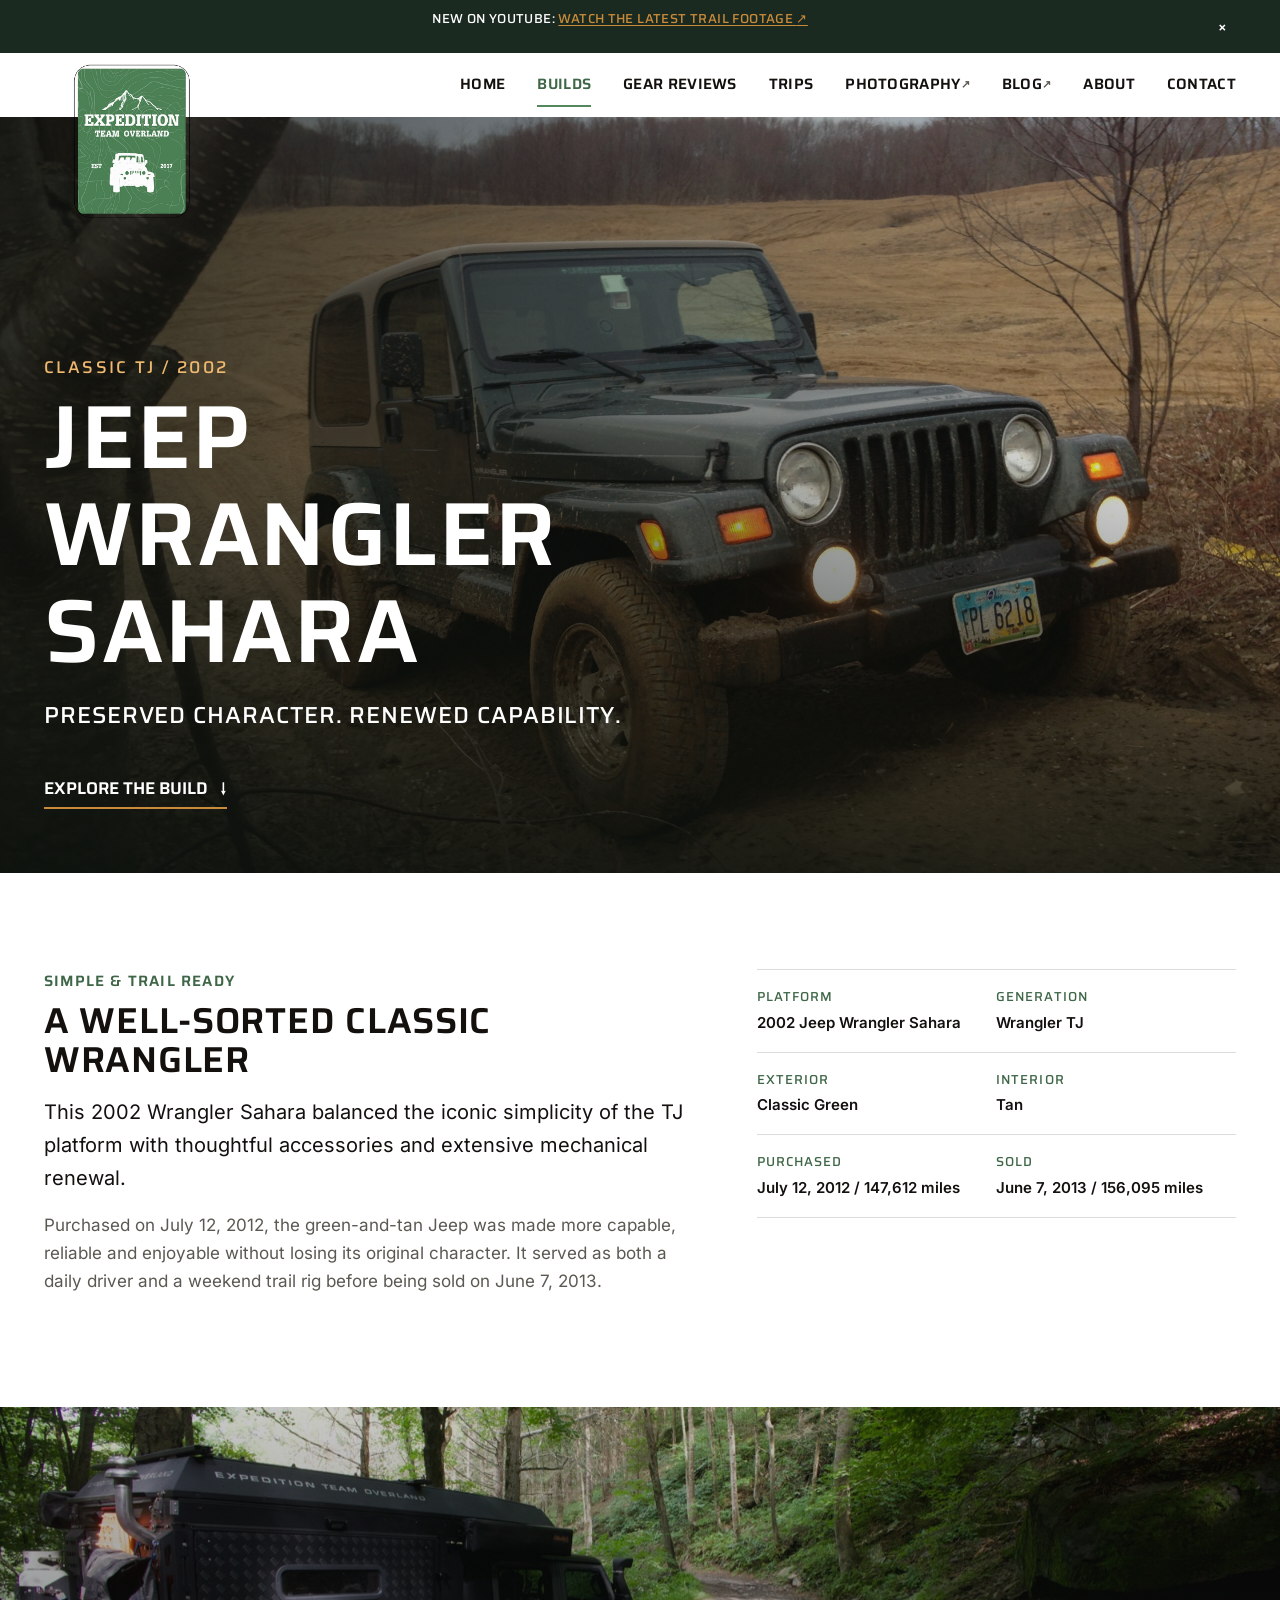
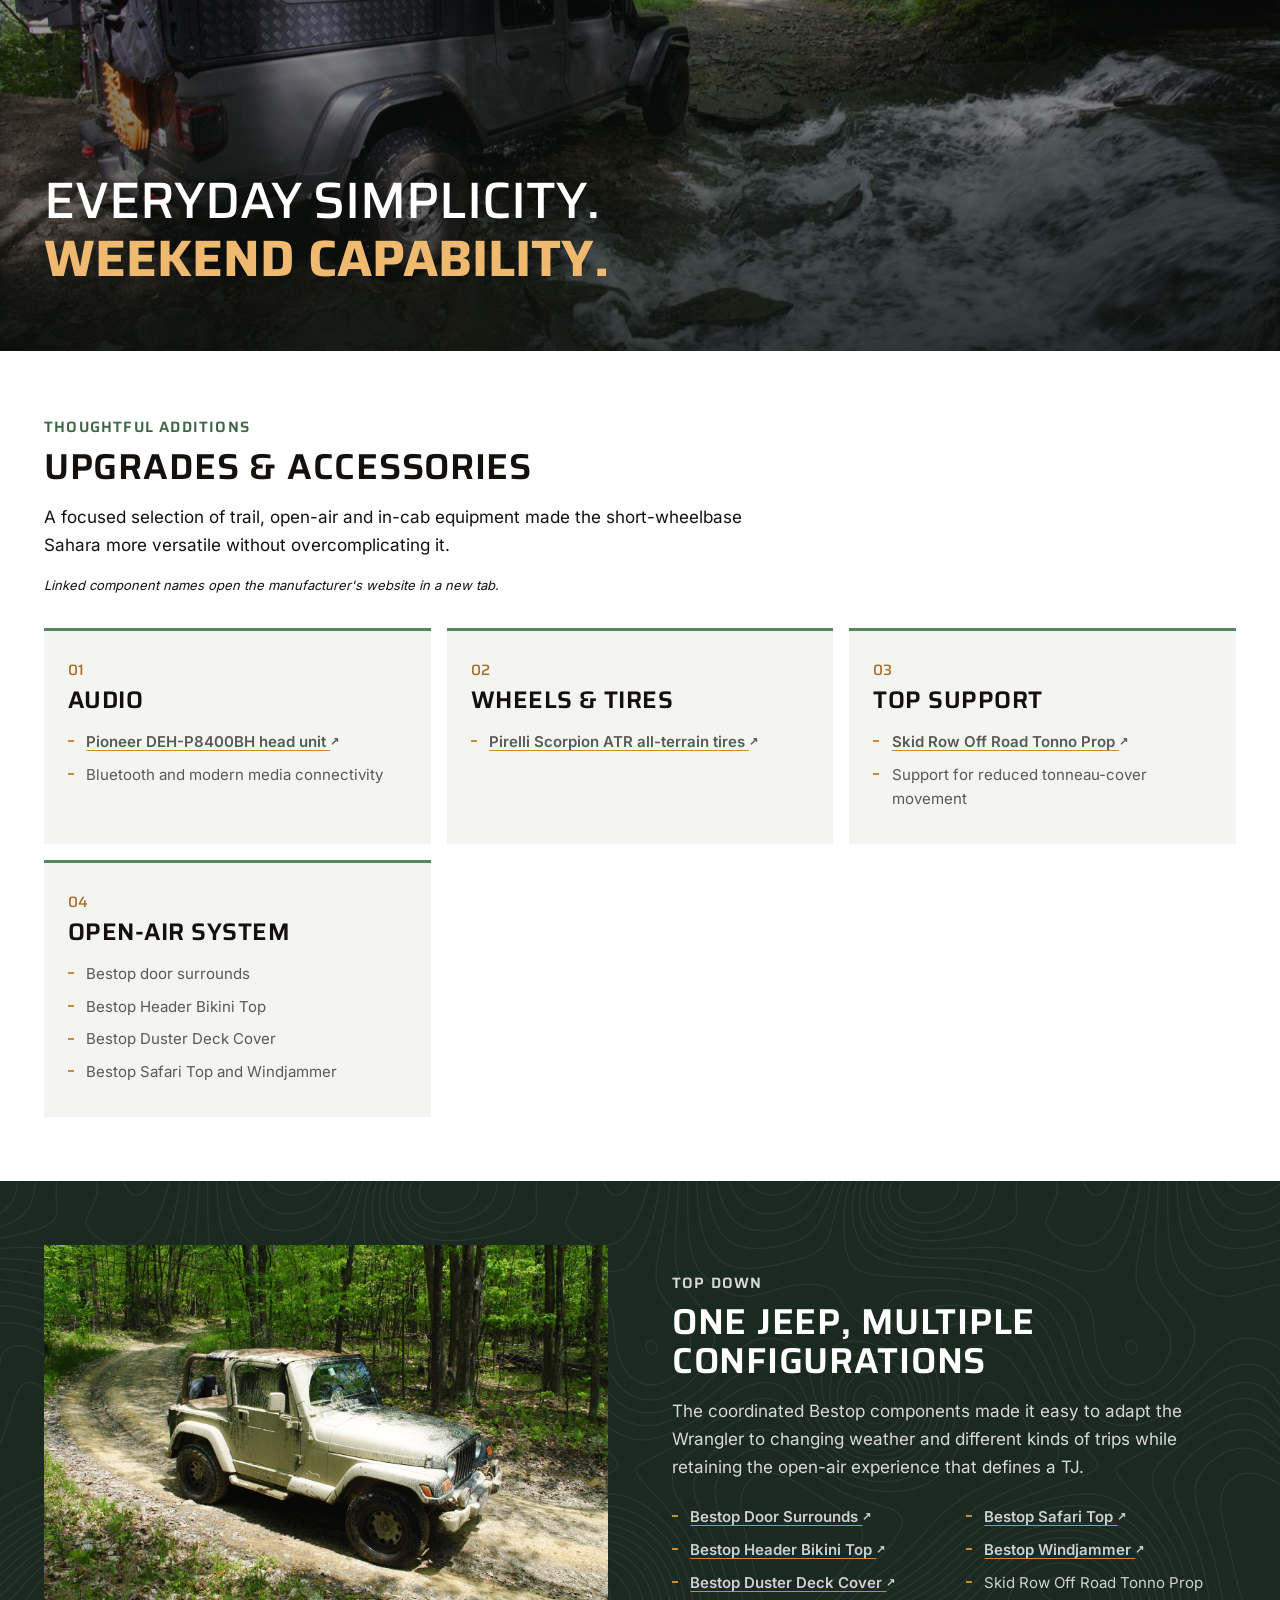
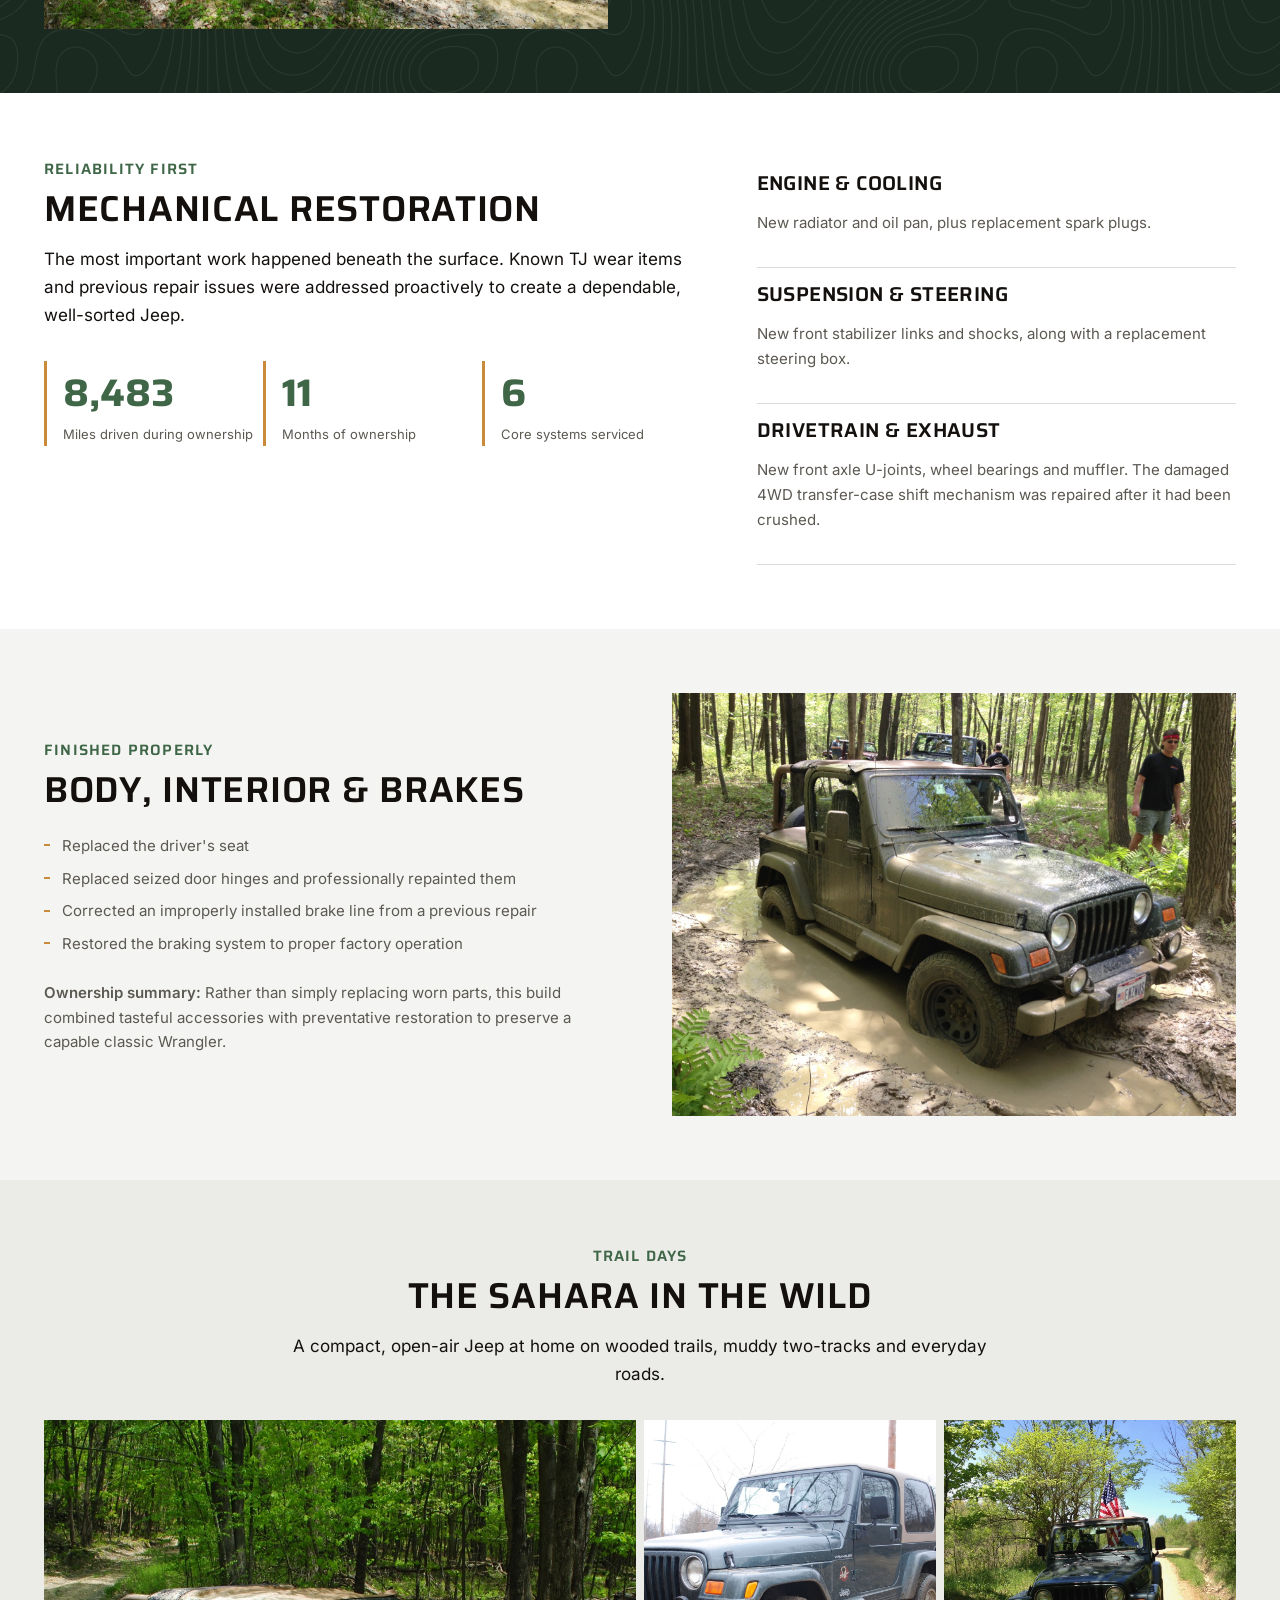
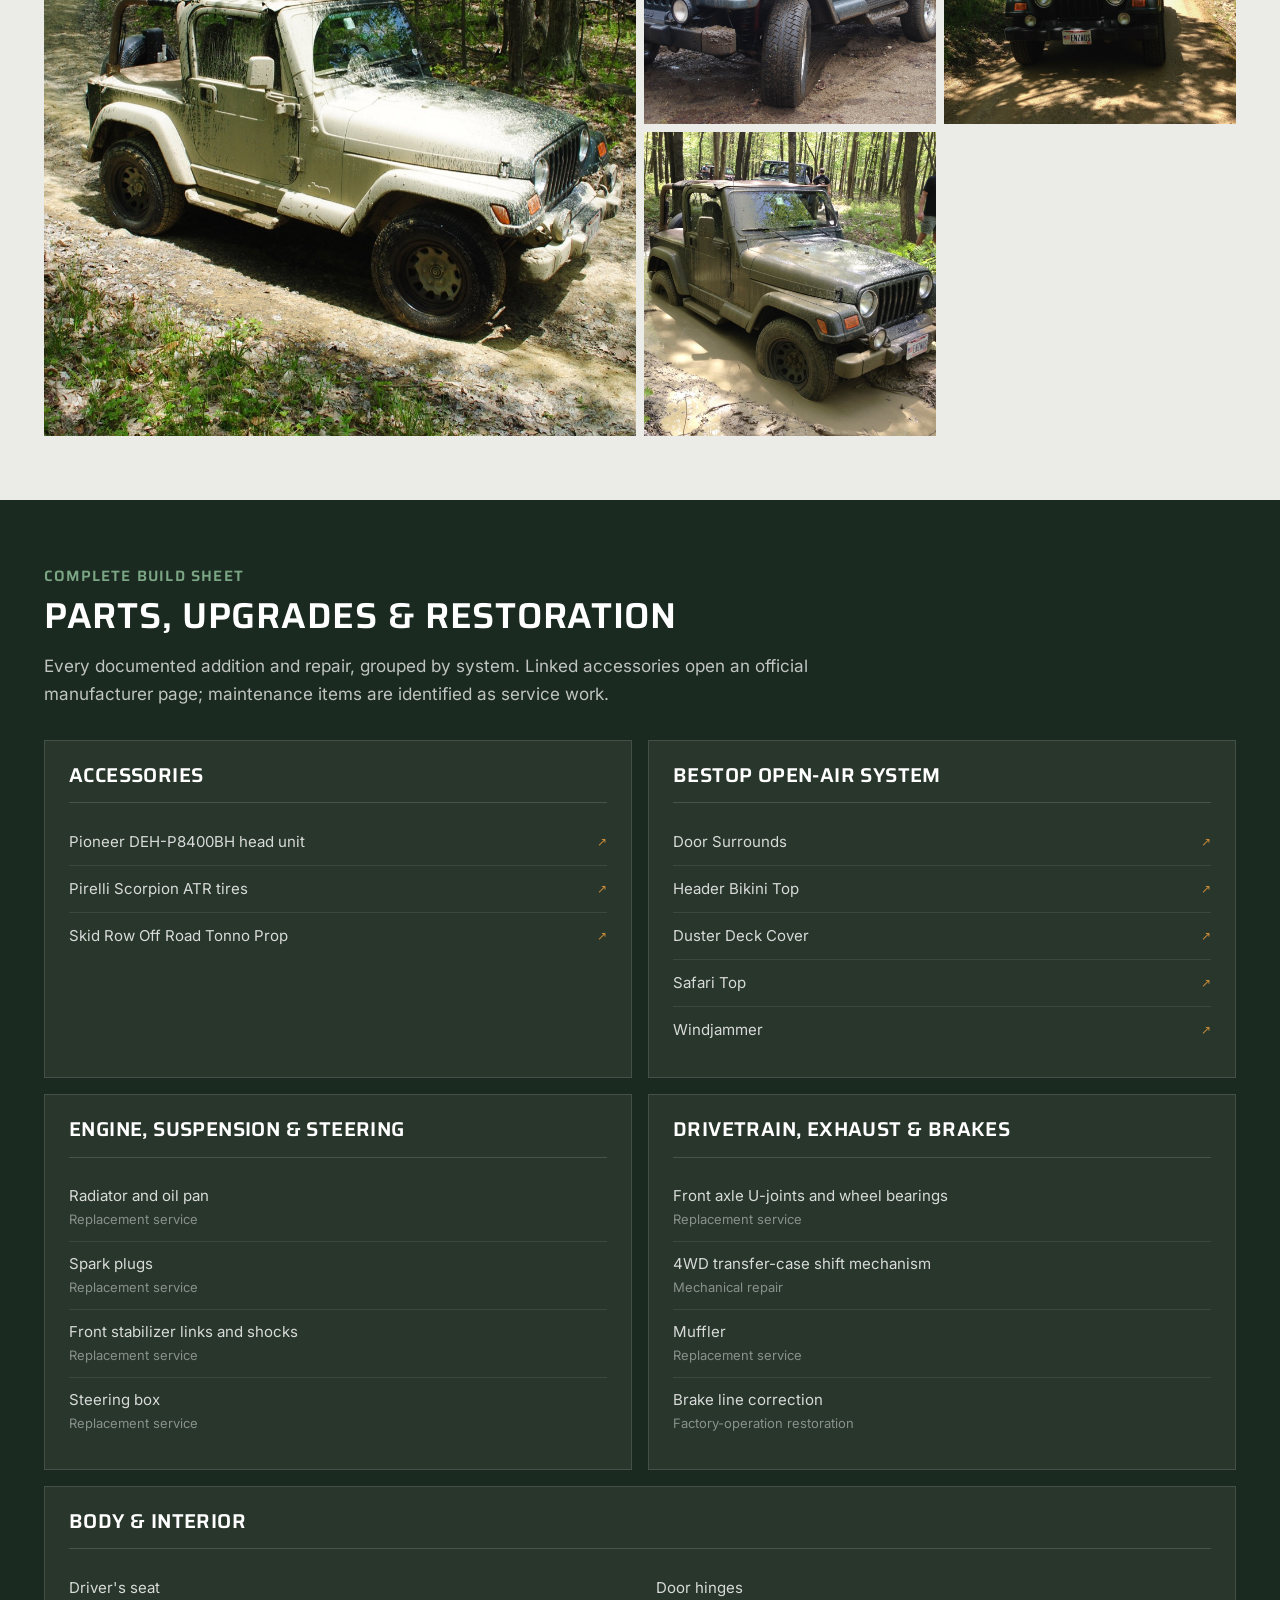
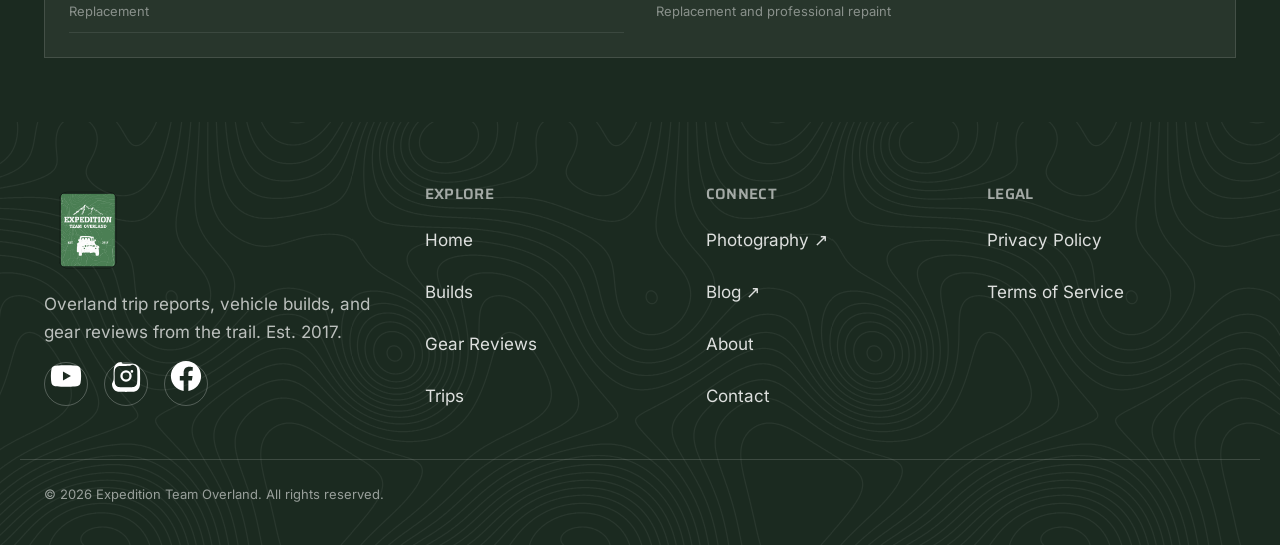
==== 2002-jeep-wrangler.html @ 58d1e0bc "Build 2002 Jeep Wrangler Sahara profile" ====
<!DOCTYPE html>
<html lang="en">
<head>
  <meta charset="UTF-8">
  <meta name="viewport" content="width=device-width, initial-scale=1">
  <title>2002 Jeep Wrangler Sahara Build | Expedition Team Overland</title>
  <meta name="description" content="Explore Expedition Team Overland's 2002 Jeep Wrangler Sahara: a classic TJ made more capable and dependable with open-air accessories and extensive mechanical restoration.">
  <link rel="canonical" href="https://www.expeditionteamoverland.com/2002-jeep-wrangler.html">
  <meta property="og:type" content="article">
  <meta property="og:title" content="2002 Jeep Wrangler Sahara Build">
  <meta property="og:description" content="A classic Wrangler TJ prepared for everyday driving, open-air exploring and weekend trail use.">
  <meta property="og:image" content="https://www.expeditionteamoverland.com/images/wrangler-2002-hero.jpg">
  <meta property="og:url" content="https://www.expeditionteamoverland.com/2002-jeep-wrangler.html">
  <meta name="twitter:card" content="summary_large_image">
  <meta name="twitter:title" content="2002 Jeep Wrangler Sahara Build">
  <meta name="twitter:description" content="A classic Wrangler TJ prepared for everyday driving, open-air exploring and weekend trail use.">
  <meta name="twitter:image" content="https://www.expeditionteamoverland.com/images/wrangler-2002-hero.jpg">
  <link rel="icon" href="favicon.ico" sizes="any">
  <link rel="preload" href="fonts/saira-600.woff2" as="font" type="font/woff2" crossorigin>
  <link rel="preload" href="fonts/inter-400.woff2" as="font" type="font/woff2" crossorigin>
  <link rel="preload" href="images/wrangler-2002-hero.jpg" as="image">
  <link rel="stylesheet" href="css/style.css">
</head>
<body>
  <a class="skip-link" href="#main">Skip to content</a>

  <div class="announcement" id="announcement">
    <div class="announcement__row container">
      <p>New on YouTube: <a href="https://www.youtube.com/channel/UC2dayC73qo0GwZpo7LAaWFg" target="_blank" rel="noopener noreferrer">watch the latest trail footage <span aria-hidden="true">&#8599;</span><span class="sr-only">(opens in new tab)</span></a></p>
      <button type="button" class="announcement__close" aria-label="Dismiss this announcement">&times;</button>
    </div>
  </div>

  <header class="site-header">
    <div class="container site-header__row">
      <a href="index.html" class="site-header__logo" aria-label="Expedition Team Overland home">
        <img src="images/logo-badge.png" srcset="images/logo-badge.png 320w, images/logo-badge@2x.png 640w" sizes="176px" width="320" height="320" alt="Expedition Team Overland badge logo" loading="eager">
        <span class="site-header__logo-text">Expedition Team<span>Overland</span></span>
      </a>
      <button type="button" class="nav-toggle" aria-expanded="false" aria-controls="primary-nav" aria-label="Toggle menu"><span class="nav-toggle__bars"></span></button>
      <nav class="primary-nav" id="primary-nav" aria-label="Primary">
        <ul class="primary-nav__list">
          <li><a href="index.html">Home</a></li>
          <li><a href="builds.html" aria-current="page">Builds</a></li>
          <li><a href="gear.html">Gear Reviews</a></li>
          <li><a href="trips.html">Trips</a></li>
          <li><a href="https://www.expeditionteamoverland.com/browse/" target="_blank" rel="noopener noreferrer">Photography <span class="primary-nav__external" aria-hidden="true">&#8599;</span><span class="sr-only">(opens in new tab)</span></a></li>
          <li><a href="https://expeditionteamoverland.wordpress.com/" target="_blank" rel="noopener noreferrer">Blog <span class="primary-nav__external" aria-hidden="true">&#8599;</span><span class="sr-only">(opens in new tab)</span></a></li>
          <li><a href="about.html">About</a></li>
          <li><a href="contact.html">Contact</a></li>
        </ul>
      </nav>
    </div>
  </header>

  <main id="main">
    <section class="build-hero" aria-labelledby="build-title">
      <img class="build-hero__image" src="images/wrangler-2002-hero.jpg" width="2560" height="1920" alt="Green 2002 Jeep Wrangler Sahara driving a muddy wooded trail" loading="eager" fetchpriority="high">
      <div class="build-hero__shade" aria-hidden="true"></div>
      <div class="container build-hero__content">
        <span class="build-hero__kicker">Classic TJ / 2002</span>
        <h1 id="build-title">Jeep Wrangler Sahara</h1>
        <p>Preserved character. Renewed capability.</p>
        <a class="build-hero__jump" href="#build-overview">Explore the build <span aria-hidden="true">&#8595;</span></a>
      </div>
    </section>

    <section class="build-intro" id="build-overview" aria-labelledby="overview-heading">
      <div class="container build-intro__grid">
        <div class="build-intro__copy">
          <span class="eyebrow">Simple &amp; Trail Ready</span>
          <h2 id="overview-heading">A Well-Sorted Classic Wrangler</h2>
          <p class="build-intro__lead">This 2002 Wrangler Sahara balanced the iconic simplicity of the TJ platform with thoughtful accessories and extensive mechanical renewal.</p>
          <p>Purchased on July 12, 2012, the green-and-tan Jeep was made more capable, reliable and enjoyable without losing its original character. It served as both a daily driver and a weekend trail rig before being sold on June 7, 2013.</p>
        </div>
        <dl class="build-facts" aria-label="Vehicle overview">
          <div><dt>Platform</dt><dd>2002 Jeep Wrangler Sahara</dd></div>
          <div><dt>Generation</dt><dd>Wrangler TJ</dd></div>
          <div><dt>Exterior</dt><dd>Classic Green</dd></div>
          <div><dt>Interior</dt><dd>Tan</dd></div>
          <div><dt>Purchased</dt><dd>July 12, 2012 / 147,612 miles</dd></div>
          <div><dt>Sold</dt><dd>June 7, 2013 / 156,095 miles</dd></div>
        </dl>
      </div>
    </section>

    <section class="build-break build-break--one" aria-label="Wrangler on the trail">
      <div class="container"><p>Everyday simplicity.<br><strong>Weekend capability.</strong></p></div>
    </section>

    <section class="section build-systems" aria-labelledby="systems-heading">
      <div class="container">
        <div class="section-heading section-heading--left">
          <span class="eyebrow">Thoughtful Additions</span>
          <h2 id="systems-heading">Upgrades &amp; Accessories</h2>
          <p>A focused selection of trail, open-air and in-cab equipment made the short-wheelbase Sahara more versatile without overcomplicating it.</p>
          <p class="parts-link-note">Linked component names open the manufacturer's website in a new tab.</p>
        </div>
        <div class="build-system-grid">
          <article class="build-system-card"><span class="build-system-card__number">01</span><h3>Audio</h3><ul><li><a class="part-link" href="https://global.pioneer/en/car/" target="_blank" rel="noopener noreferrer">Pioneer DEH-P8400BH head unit <span aria-hidden="true">&#8599;</span><span class="sr-only"> (opens in new tab)</span></a></li><li>Bluetooth and modern media connectivity</li></ul></article>
          <article class="build-system-card"><span class="build-system-card__number">02</span><h3>Wheels &amp; Tires</h3><ul><li><a class="part-link" href="https://www.pirelli.com/tires/en-us/car/catalog/product/scorpion-atr/225_65" target="_blank" rel="noopener noreferrer">Pirelli Scorpion ATR all-terrain tires <span aria-hidden="true">&#8599;</span><span class="sr-only"> (opens in new tab)</span></a></li></ul></article>
          <article class="build-system-card"><span class="build-system-card__number">03</span><h3>Top Support</h3><ul><li><a class="part-link" href="https://skidrowoffroad.com/collections/top-and-tonno-props" target="_blank" rel="noopener noreferrer">Skid Row Off Road Tonno Prop <span aria-hidden="true">&#8599;</span><span class="sr-only"> (opens in new tab)</span></a></li><li>Support for reduced tonneau-cover movement</li></ul></article>
          <article class="build-system-card"><span class="build-system-card__number">04</span><h3>Open-Air System</h3><ul><li>Bestop door surrounds</li><li>Bestop Header Bikini Top</li><li>Bestop Duster Deck Cover</li><li>Bestop Safari Top and Windjammer</li></ul></article>
        </div>
      </div>
    </section>

    <section class="section section--deep build-camper" aria-labelledby="open-air-heading">
      <div class="contour-texture" aria-hidden="true"></div>
      <div class="container build-camper__grid">
        <div class="build-camper__image"><img src="images/wrangler-2002-gallery-2.jpg" width="1600" height="1071" alt="2002 Jeep Wrangler Sahara running open-air on a wooded trail" loading="lazy"></div>
        <div>
          <span class="eyebrow">Top Down</span>
          <h2 id="open-air-heading">One Jeep, Multiple Configurations</h2>
          <p>The coordinated Bestop components made it easy to adapt the Wrangler to changing weather and different kinds of trips while retaining the open-air experience that defines a TJ.</p>
          <div class="equipment-columns">
            <ul><li><a class="part-link" href="https://www.bestop.com/" target="_blank" rel="noopener noreferrer">Bestop Door Surrounds <span aria-hidden="true">&#8599;</span><span class="sr-only"> (opens in new tab)</span></a></li><li><a class="part-link" href="https://www.bestop.com/" target="_blank" rel="noopener noreferrer">Bestop Header Bikini Top <span aria-hidden="true">&#8599;</span><span class="sr-only"> (opens in new tab)</span></a></li><li><a class="part-link" href="https://www.bestop.com/" target="_blank" rel="noopener noreferrer">Bestop Duster Deck Cover <span aria-hidden="true">&#8599;</span><span class="sr-only"> (opens in new tab)</span></a></li></ul>
            <ul><li><a class="part-link" href="https://www.bestop.com/" target="_blank" rel="noopener noreferrer">Bestop Safari Top <span aria-hidden="true">&#8599;</span><span class="sr-only"> (opens in new tab)</span></a></li><li><a class="part-link" href="https://www.bestop.com/" target="_blank" rel="noopener noreferrer">Bestop Windjammer <span aria-hidden="true">&#8599;</span><span class="sr-only"> (opens in new tab)</span></a></li><li>Skid Row Off Road Tonno Prop</li></ul>
          </div>
        </div>
      </div>
    </section>

    <section class="section power-section" aria-labelledby="maintenance-heading">
      <div class="container power-section__grid">
        <div>
          <span class="eyebrow">Reliability First</span>
          <h2 id="maintenance-heading">Mechanical Restoration</h2>
          <p>The most important work happened beneath the surface. Known TJ wear items and previous repair issues were addressed proactively to create a dependable, well-sorted Jeep.</p>
          <dl class="power-stats">
            <div><dt>8,483</dt><dd>Miles driven during ownership</dd></div>
            <div><dt>11</dt><dd>Months of ownership</dd></div>
            <div><dt>6</dt><dd>Core systems serviced</dd></div>
          </dl>
        </div>
        <div class="build-detail-list">
          <article><h3>Engine &amp; Cooling</h3><p>New radiator and oil pan, plus replacement spark plugs.</p></article>
          <article><h3>Suspension &amp; Steering</h3><p>New front stabilizer links and shocks, along with a replacement steering box.</p></article>
          <article><h3>Drivetrain &amp; Exhaust</h3><p>New front axle U-joints, wheel bearings and muffler. The damaged 4WD transfer-case shift mechanism was repaired after it had been crushed.</p></article>
        </div>
      </div>
    </section>

    <section class="section section--alt" aria-labelledby="detail-heading">
      <div class="container build-camper__grid build-camper__grid--reverse">
        <div class="build-camper__image"><img src="images/wrangler-2002-gallery-4.jpg" width="1600" height="1200" alt="Mud-covered 2002 Jeep Wrangler Sahara negotiating a forest trail" loading="lazy"></div>
        <div>
          <span class="eyebrow">Finished Properly</span>
          <h2 id="detail-heading">Body, Interior &amp; Brakes</h2>
          <ul class="check-list">
            <li>Replaced the driver's seat</li>
            <li>Replaced seized door hinges and professionally repainted them</li>
            <li>Corrected an improperly installed brake line from a previous repair</li>
            <li>Restored the braking system to proper factory operation</li>
          </ul>
          <p class="factory-note"><strong>Ownership summary:</strong> Rather than simply replacing worn parts, this build combined tasteful accessories with preventative restoration to preserve a capable classic Wrangler.</p>
        </div>
      </div>
    </section>

    <section class="section gallery-section" aria-labelledby="gallery-heading">
      <div class="container">
        <div class="section-heading"><span class="eyebrow">Trail Days</span><h2 id="gallery-heading">The Sahara in the Wild</h2><p>A compact, open-air Jeep at home on wooded trails, muddy two-tracks and everyday roads.</p></div>
        <div class="build-gallery">
          <figure class="build-gallery__wide"><img src="images/wrangler-2002-gallery-2.jpg" width="1600" height="1071" alt="Open-air Jeep Wrangler Sahara on a green woodland trail" loading="lazy"></figure>
          <figure><img src="images/wrangler-2002-gallery-1.jpg" width="1600" height="1071" alt="Green and tan Jeep Wrangler Sahara after a muddy trail drive" loading="lazy"></figure>
          <figure><img src="images/wrangler-2002-gallery-3.jpg" width="1600" height="1200" alt="2002 Jeep Wrangler Sahara stopped on a sunny forest road" loading="lazy"></figure>
          <figure><img src="images/wrangler-2002-gallery-4.jpg" width="1600" height="1200" alt="Jeep Wrangler Sahara driving through a muddy forest section" loading="lazy"></figure>
        </div>
      </div>
    </section>

    <section class="section modifications" aria-labelledby="modifications-heading">
      <div class="container">
        <div class="section-heading section-heading--left modifications__intro">
          <span class="eyebrow">Complete Build Sheet</span>
          <h2 id="modifications-heading">Parts, Upgrades &amp; Restoration</h2>
          <p>Every documented addition and repair, grouped by system. Linked accessories open an official manufacturer page; maintenance items are identified as service work.</p>
        </div>
        <div class="modifications__grid">
          <article class="mod-group"><h3>Accessories</h3><ul>
            <li><a href="https://global.pioneer/en/car/" target="_blank" rel="noopener noreferrer"><span>Pioneer DEH-P8400BH head unit</span><span aria-hidden="true">&#8599;</span></a></li>
            <li><a href="https://www.pirelli.com/tires/en-us/car/catalog/product/scorpion-atr/225_65" target="_blank" rel="noopener noreferrer"><span>Pirelli Scorpion ATR tires</span><span aria-hidden="true">&#8599;</span></a></li>
            <li><a href="https://skidrowoffroad.com/collections/top-and-tonno-props" target="_blank" rel="noopener noreferrer"><span>Skid Row Off Road Tonno Prop</span><span aria-hidden="true">&#8599;</span></a></li>
          </ul></article>
          <article class="mod-group"><h3>Bestop Open-Air System</h3><ul>
            <li><a href="https://www.bestop.com/" target="_blank" rel="noopener noreferrer"><span>Door Surrounds</span><span aria-hidden="true">&#8599;</span></a></li>
            <li><a href="https://www.bestop.com/" target="_blank" rel="noopener noreferrer"><span>Header Bikini Top</span><span aria-hidden="true">&#8599;</span></a></li>
            <li><a href="https://www.bestop.com/" target="_blank" rel="noopener noreferrer"><span>Duster Deck Cover</span><span aria-hidden="true">&#8599;</span></a></li>
            <li><a href="https://www.bestop.com/" target="_blank" rel="noopener noreferrer"><span>Safari Top</span><span aria-hidden="true">&#8599;</span></a></li>
            <li><a href="https://www.bestop.com/" target="_blank" rel="noopener noreferrer"><span>Windjammer</span><span aria-hidden="true">&#8599;</span></a></li>
          </ul></article>
          <article class="mod-group"><h3>Engine, Suspension &amp; Steering</h3><ul>
            <li class="mod-group__custom"><span>Radiator and oil pan</span><small>Replacement service</small></li>
            <li class="mod-group__custom"><span>Spark plugs</span><small>Replacement service</small></li>
            <li class="mod-group__custom"><span>Front stabilizer links and shocks</span><small>Replacement service</small></li>
            <li class="mod-group__custom"><span>Steering box</span><small>Replacement service</small></li>
          </ul></article>
          <article class="mod-group"><h3>Drivetrain, Exhaust &amp; Brakes</h3><ul>
            <li class="mod-group__custom"><span>Front axle U-joints and wheel bearings</span><small>Replacement service</small></li>
            <li class="mod-group__custom"><span>4WD transfer-case shift mechanism</span><small>Mechanical repair</small></li>
            <li class="mod-group__custom"><span>Muffler</span><small>Replacement service</small></li>
            <li class="mod-group__custom"><span>Brake line correction</span><small>Factory-operation restoration</small></li>
          </ul></article>
          <article class="mod-group mod-group--wide"><h3>Body &amp; Interior</h3><ul>
            <li class="mod-group__custom"><span>Driver's seat</span><small>Replacement</small></li>
            <li class="mod-group__custom"><span>Door hinges</span><small>Replacement and professional repaint</small></li>
          </ul></article>
        </div>
      </div>
    </section>
  </main>

  <footer class="site-footer">
    <div class="contour-texture" aria-hidden="true"></div>
    <div class="container site-footer__top">
      <div class="site-footer__brand"><img src="images/logo-badge.png" width="320" height="320" alt="Expedition Team Overland badge logo" loading="lazy"><p>Overland trip reports, vehicle builds, and gear reviews from the trail. Est. 2017.</p><ul class="site-footer__social"><li><a href="https://www.youtube.com/channel/UC2dayC73qo0GwZpo7LAaWFg" target="_blank" rel="noopener noreferrer" aria-label="YouTube"><img src="images/social/youtube-white.svg" width="20" height="20" alt=""></a></li><li><a href="https://www.instagram.com/expeditionteamoverland" target="_blank" rel="noopener noreferrer" aria-label="Instagram"><img src="images/social/instagram-white.svg" width="20" height="20" alt=""></a></li><li><a href="https://www.facebook.com/ExpeditionTeamOverland" target="_blank" rel="noopener noreferrer" aria-label="Facebook"><img src="images/social/facebook-white.svg" width="20" height="20" alt=""></a></li></ul></div>
      <nav aria-label="Explore"><h2>Explore</h2><ul class="site-footer__list"><li><a href="index.html">Home</a></li><li><a href="builds.html">Builds</a></li><li><a href="gear.html">Gear Reviews</a></li><li><a href="trips.html">Trips</a></li></ul></nav>
      <nav aria-label="Connect"><h2>Connect</h2><ul class="site-footer__list"><li><a href="https://photos.expeditionteamoverland.com" target="_blank" rel="noopener noreferrer">Photography &#8599;</a></li><li><a href="https://blog.expeditionteamoverland.com" target="_blank" rel="noopener noreferrer">Blog &#8599;</a></li><li><a href="about.html">About</a></li><li><a href="contact.html">Contact</a></li></ul></nav>
      <nav aria-label="Legal"><h2>Legal</h2><ul class="site-footer__list"><li><a href="privacy.html">Privacy Policy</a></li><li><a href="terms.html">Terms of Service</a></li></ul></nav>
    </div>
    <div class="container site-footer__bottom"><p>&copy; 2026 Expedition Team Overland. All rights reserved.</p></div>
  </footer>
  <script src="js/main.js" defer></script>
</body>
</html>
---- css/style.css ----
/* /css/style.css */

/* ==========================================================================
   Fonts — self-hosted, font-display: swap
   ========================================================================== */
@font-face {
  font-family: 'Saira';
  src: url('../fonts/saira-500.woff2') format('woff2');
  font-weight: 500;
  font-style: normal;
  font-display: swap;
}
@font-face {
  font-family: 'Saira';
  src: url('../fonts/saira-600.woff2') format('woff2');
  font-weight: 600;
  font-style: normal;
  font-display: swap;
}
@font-face {
  font-family: 'Saira';
  src: url('../fonts/saira-700.woff2') format('woff2');
  font-weight: 700;
  font-style: normal;
  font-display: swap;
}
@font-face {
  font-family: 'Inter';
  src: url('../fonts/inter-400.woff2') format('woff2');
  font-weight: 400;
  font-style: normal;
  font-display: swap;
}
@font-face {
  font-family: 'Inter';
  src: url('../fonts/inter-500.woff2') format('woff2');
  font-weight: 500;
  font-style: normal;
  font-display: swap;
}
@font-face {
  font-family: 'Inter';
  src: url('../fonts/inter-600.woff2') format('woff2');
  font-weight: 600;
  font-style: normal;
  font-display: swap;
}

/* ==========================================================================
   Design tokens
   ========================================================================== */
:root {
  /* Brand — green sampled from the ETO logo. */
  --color-brand:        #55875E;
  --color-brand-dark:   #3E6647;
  --color-brand-light:  #7BA684;
  --color-brand-pale:   #EDF2EE;

  /* Accent — warm brass. CTAs and nothing else. */
  --color-accent:       #C98B3A;
  --color-accent-dark:  #A66F26;

  /* Neutrals */
  --color-ink:          #14100E;
  --color-ink-muted:    #5C5852;
  --color-surface:      #FFFFFF;
  --color-surface-alt:  #F4F5F2;
  --color-deep:         #1B2A20;
  --color-border:       #DCDDD8;
  --color-overlay:      rgba(20, 16, 14, 0.5);

  /* Type */
  --font-display: 'Saira', 'Arial Narrow', sans-serif;
  --font-body:    'Inter', -apple-system, BlinkMacSystemFont, sans-serif;

  --text-xs:   0.8125rem;
  --text-sm:   0.9375rem;
  --text-base: 1.0625rem;
  --text-lg:   1.25rem;
  --text-xl:   1.5rem;
  --text-2xl:  2.25rem;
  --text-3xl:  3rem;
  --text-4xl:  4.25rem;

  --leading-tight: 1.08;
  --leading-body:  1.65;
  --tracking-display: 0.02em;

  /* Spacing — 8px scale */
  --space-1: 0.5rem;
  --space-2: 1rem;
  --space-3: 1.5rem;
  --space-4: 2rem;
  --space-6: 3rem;
  --space-8: 4rem;
  --space-12: 6rem;
  --space-16: 8rem;

  /* Layout */
  --width-content: 1240px;
  --width-prose:   68ch;
  --radius:        2px;
  --shadow:        0 2px 8px rgba(0,0,0,0.08);
  --shadow-lifted: 0 8px 24px rgba(0,0,0,0.14);
  --transition:    180ms ease;
}

/* ==========================================================================
   Reset / base
   ========================================================================== */
*, *::before, *::after { box-sizing: border-box; }

html {
  -webkit-text-size-adjust: 100%;
  scroll-behavior: smooth;
}

@media (prefers-reduced-motion: reduce) {
  html { scroll-behavior: auto; }
  *, *::before, *::after {
    animation-duration: 0.01ms !important;
    animation-iteration-count: 1 !important;
    transition-duration: 0.01ms !important;
    scroll-behavior: auto !important;
  }
}

body {
  margin: 0;
  font-family: var(--font-body);
  font-size: var(--text-base);
  line-height: var(--leading-body);
  color: var(--color-ink);
  background: var(--color-surface);
  overflow-x: hidden;
}

img {
  max-width: 100%;
  height: auto;
  display: block;
}

a {
  color: inherit;
  text-decoration-color: var(--color-brand);
}

h1, h2, h3, h4 {
  font-family: var(--font-display);
  text-transform: uppercase;
  font-weight: 600;
  line-height: var(--leading-tight);
  letter-spacing: var(--tracking-display);
  margin: 0 0 var(--space-2);
}

h1 { font-size: var(--text-3xl); }
h2 { font-size: var(--text-2xl); }
h3 { font-size: var(--text-xl); }
h4 { font-size: var(--text-lg); }

p { margin: 0 0 var(--space-2); }

ul { margin: 0; padding: 0; list-style: none; }

button { font-family: inherit; }

/* Visible keyboard focus everywhere */
a:focus-visible,
button:focus-visible,
input:focus-visible,
[tabindex]:focus-visible {
  outline: 3px solid var(--color-accent);
  outline-offset: 2px;
  border-radius: var(--radius);
}

/* Skip link */
.sr-only {
  position: absolute;
  width: 1px;
  height: 1px;
  padding: 0;
  margin: -1px;
  overflow: hidden;
  clip: rect(0, 0, 0, 0);
  white-space: nowrap;
  border: 0;
}

.placeholder {
  display: flex;
  align-items: center;
  justify-content: center;
  text-align: center;
  background: var(--color-brand-pale);
  color: var(--color-brand-dark);
  border: 1px dashed var(--color-brand-light);
  font-family: var(--font-display);
  text-transform: uppercase;
  font-size: var(--text-xs);
  letter-spacing: 0.04em;
  border-radius: var(--radius);
  padding: var(--space-2);
  width: 100%;
  aspect-ratio: 4 / 3;
}

.placeholder--logo {
  aspect-ratio: 2 / 1;
  background: var(--color-surface-alt);
}

.skip-link {
  position: absolute;
  left: var(--space-2);
  top: -100px;
  background: var(--color-surface);
  color: var(--color-ink);
  padding: var(--space-1) var(--space-2);
  z-index: 200;
  border-radius: var(--radius);
  box-shadow: var(--shadow-lifted);
  transition: top var(--transition);
}
.skip-link:focus {
  top: var(--space-2);
}

.container {
  width: 100%;
  max-width: var(--width-content);
  margin-inline: auto;
  padding-inline: var(--space-3);
}

.section {
  padding-block: var(--space-8);
}

.section--alt { background: var(--color-surface-alt); }

.section--deep {
  background: var(--color-deep);
  color: var(--color-surface);
  position: relative;
  isolation: isolate;
  overflow: hidden;
}

/* Continue the hero's black fade a little further down so the green
   background and topo texture don't reappear until past the route
   graphic hanging over the boundary. */
#featured-video {
  background-image: linear-gradient(to bottom, var(--color-ink) 0%, var(--color-deep) 15%);
}

/* The texture div is inset -10%/120% sized, so its own fade needs a
   later stop than the section background's to land at the same visual
   height (roughly section-15% once the inset offset is accounted for). */
#featured-video .contour-texture {
  mask-image: linear-gradient(to bottom, transparent 0%, black 22%);
  -webkit-mask-image: linear-gradient(to bottom, transparent 0%, black 22%);
}

.section--deep .eyebrow,
.section--deep p { color: rgba(255,255,255,0.82); }

/* Contour texture — 4-8% opacity on dark sections */
.contour-texture {
  position: absolute;
  inset: -10%;
  width: 120%;
  height: 120%;
  background-image: url('../images/texture-contours.svg');
  background-repeat: repeat;
  background-size: 480px 480px;
  opacity: 0.06;
  z-index: -1;
  pointer-events: none;
}

.eyebrow {
  font-family: var(--font-display);
  text-transform: uppercase;
  letter-spacing: 0.08em;
  font-size: var(--text-sm);
  font-weight: 600;
  color: var(--color-brand-dark);
  display: block;
  margin-bottom: var(--space-1);
}

/* ==========================================================================
   Buttons
   ========================================================================== */
.btn {
  display: inline-flex;
  align-items: center;
  justify-content: center;
  gap: var(--space-1);
  min-height: 44px;
  padding: 0.85em 1.6em;
  font-family: var(--font-display);
  font-weight: 600;
  text-transform: uppercase;
  letter-spacing: var(--tracking-display);
  font-size: var(--text-sm);
  border-radius: var(--radius);
  border: 2px solid transparent;
  cursor: pointer;
  text-decoration: none;
  transition: background-color var(--transition), color var(--transition), border-color var(--transition), transform var(--transition);
}

.btn--accent {
  background: var(--color-accent);
  color: var(--color-ink);
}
.btn--accent:hover { background: var(--color-accent-dark); }

.btn--outline {
  background: transparent;
  border-color: currentColor;
  color: inherit;
}
.btn--outline:hover {
  background: rgba(255,255,255,0.12);
}

.btn--outline-dark {
  background: transparent;
  border-color: var(--color-brand);
  color: var(--color-brand-dark);
}
.btn--outline-dark:hover {
  background: var(--color-brand-pale);
}

/* ==========================================================================
   Announcement bar
   ========================================================================== */
.announcement {
  background: var(--color-deep);
  color: var(--color-surface);
  font-family: var(--font-display);
  font-size: var(--text-xs);
  letter-spacing: 0.03em;
  text-transform: uppercase;
}

.announcement__row {
  display: flex;
  align-items: center;
  justify-content: center;
  gap: var(--space-2);
  padding-block: var(--space-1);
  padding-right: var(--space-8);
  min-height: 44px;
  text-align: center;
  position: relative;
}

.announcement__row a {
  color: var(--color-accent);
  text-decoration: underline;
  text-underline-offset: 2px;
}

.announcement__close {
  position: absolute;
  right: var(--space-2);
  top: 50%;
  transform: translateY(-50%);
  background: transparent;
  border: none;
  color: var(--color-surface);
  width: 44px;
  height: 44px;
  min-height: 44px;
  display: flex;
  align-items: center;
  justify-content: center;
  cursor: pointer;
  font-size: 1.1rem;
  line-height: 1;
  border-radius: 50%;
}
.announcement__close:hover { background: rgba(255,255,255,0.15); }

.announcement[hidden] { display: none; }

/* ==========================================================================
   Header
   ========================================================================== */
.site-header {
  background: var(--color-surface);
  position: sticky;
  top: 0;
  z-index: 100;
  transition: box-shadow var(--transition);
}

.site-header.is-scrolled {
  box-shadow: var(--shadow);
}

.site-header__row {
  position: relative;
  display: flex;
  align-items: center;
  justify-content: flex-end;
  gap: var(--space-2);
  padding-block: var(--space-1);
  padding-left: clamp(144px, 23vw, 200px);
  min-height: 64px;
}

/* Badge overlaps the header's bottom edge and hangs into the hero below,
   like xoverland.com's logo treatment. It scales down fluidly on narrow
   viewports instead of staying fixed size. */
.site-header__logo {
  position: absolute;
  left: var(--space-3);
  top: 0;
  z-index: 2;
  display: flex;
  align-items: center;
  gap: var(--space-1);
}

.site-header__logo img {
  display: block;
  width: clamp(120px, 20vw, 176px);
  aspect-ratio: 1 / 1;
  height: auto;
}

.site-header__logo-text {
  /* The badge already carries the wordmark at this size. */
  display: none;
}

.site-header__logo-text span {
  display: block;
  font-size: 0.7em;
  color: var(--color-brand-dark);
  font-weight: 500;
}

.nav-toggle {
  display: flex;
  align-items: center;
  justify-content: center;
  width: 44px;
  height: 44px;
  min-height: 44px;
  background: transparent;
  border: 1px solid var(--color-border);
  border-radius: var(--radius);
  cursor: pointer;
}

.nav-toggle__bars,
.nav-toggle__bars::before,
.nav-toggle__bars::after {
  content: '';
  display: block;
  width: 20px;
  height: 2px;
  background: var(--color-ink);
  position: relative;
  transition: transform var(--transition), opacity var(--transition);
}
.nav-toggle__bars::before { position: absolute; top: -6px; }
.nav-toggle__bars::after { position: absolute; top: 6px; }

.nav-toggle[aria-expanded="true"] .nav-toggle__bars {
  background: transparent;
}
.nav-toggle[aria-expanded="true"] .nav-toggle__bars::before {
  transform: translateY(6px) rotate(45deg);
}
.nav-toggle[aria-expanded="true"] .nav-toggle__bars::after {
  transform: translateY(-6px) rotate(-45deg);
}

.primary-nav {
  position: fixed;
  inset: 0;
  top: 0;
  background: var(--color-surface);
  padding: var(--space-16) var(--space-3) var(--space-3);
  transform: translateX(100%);
  transition: transform var(--transition);
  overflow-y: auto;
  z-index: 90;
}

.primary-nav.is-open {
  transform: translateX(0);
}

.primary-nav__list {
  display: flex;
  flex-direction: column;
  gap: var(--space-1);
}

.primary-nav__list a {
  display: flex;
  align-items: center;
  min-height: 44px;
  font-family: var(--font-display);
  text-transform: uppercase;
  font-weight: 600;
  letter-spacing: var(--tracking-display);
  font-size: var(--text-lg);
  text-decoration: none;
  color: var(--color-ink);
  border-bottom: 1px solid var(--color-border);
}

.primary-nav__list a[aria-current="page"] {
  color: var(--color-brand-dark);
}

.primary-nav__external {
  display: inline-flex;
  align-items: center;
  gap: 0.35em;
  font-size: 0.7em;
  text-transform: none;
  color: var(--color-ink-muted);
}

/* Builds dropdown */
.has-dropdown {
  position: relative;
}

.nav-item-row {
  display: flex;
  align-items: center;
}

.nav-dropdown-toggle {
  display: flex;
  align-items: center;
  justify-content: center;
  width: 44px;
  height: 44px;
  min-height: 44px;
  flex-shrink: 0;
  background: transparent;
  border: none;
  cursor: pointer;
}

.nav-dropdown-toggle__arrow {
  width: 8px;
  height: 8px;
  border-right: 2px solid var(--color-ink);
  border-bottom: 2px solid var(--color-ink);
  transform: rotate(45deg);
  transition: transform var(--transition);
}

.nav-dropdown-toggle[aria-expanded="true"] .nav-dropdown-toggle__arrow {
  transform: rotate(225deg);
}

.nav-dropdown {
  display: none;
  flex-direction: column;
  gap: var(--space-1);
  padding-left: var(--space-3);
}

.nav-dropdown.is-open {
  display: flex;
}

.nav-dropdown a {
  font-size: var(--text-base);
  font-weight: 500;
  text-transform: none;
  letter-spacing: normal;
}

@media (min-width: 900px) {
  .nav-toggle { display: none; }

  .primary-nav {
    position: static;
    transform: none;
    padding: 0;
    background: transparent;
    z-index: auto;
    overflow: visible;
  }

  .primary-nav__list {
    flex-direction: row;
    align-items: center;
    gap: var(--space-4);
  }

  .primary-nav__list a {
    min-height: auto;
    font-size: var(--text-sm);
    border-bottom: none;
    padding-block: var(--space-1);
    border-bottom: 2px solid transparent;
  }

  .primary-nav__list a:hover,
  .primary-nav__list a[aria-current="page"] {
    border-bottom-color: var(--color-brand);
  }

  .nav-dropdown-toggle { width: 24px; height: 24px; min-height: auto; }

  .nav-dropdown {
    position: absolute;
    top: 100%;
    left: 0;
    min-width: 220px;
    margin-top: var(--space-1);
    background: var(--color-surface);
    border: 1px solid var(--color-border);
    border-radius: var(--radius);
    box-shadow: var(--shadow-lifted);
    padding: var(--space-1);
    z-index: 10;
  }

  .nav-dropdown a {
    min-height: 40px;
    padding-inline: var(--space-2);
    border-bottom: none;
    color: var(--color-ink);
    border-radius: var(--radius);
  }

  .nav-dropdown a:hover { background: var(--color-surface-alt); }

  .has-dropdown:hover .nav-dropdown,
  .has-dropdown:focus-within .nav-dropdown {
    display: flex;
  }
}

/* ==========================================================================
   Hero
   ========================================================================== */
.hero {
  position: relative;
  min-height: 72vh;
  display: flex;
  align-items: center;
  color: var(--color-surface);
  overflow: visible;
}

.hero__media {
  position: absolute;
  inset: 0;
  z-index: -2;
}

.hero__media img {
  width: 100%;
  height: 100%;
  object-fit: cover;
  object-position: center 60%;
}

.hero__media::after {
  content: '';
  position: absolute;
  inset: 0;
  /* Fades to a fully opaque near-black at the very bottom so the hero
     photo meets the next section with no visible seam and no green
     bleeding through before the route graphic gets there. */
  background: linear-gradient(
    to bottom,
    var(--color-overlay) 0%,
    var(--color-overlay) 65%,
    var(--color-ink) 100%
  );
  z-index: 1;
}

.hero__expedition-overlay {
  position: absolute;
  left: 0;
  bottom: 0;
  z-index: 1;
  width: 100vw;
  max-width: none;
  height: auto;
  opacity: 0.9;
  pointer-events: none;
  /* Most of the graphic (mountains + route) sits inside the hero itself;
     only its lowest reach hangs past the boundary into the section below. */
  transform: translateY(42%);
}

.hero__content {
  position: relative;
  z-index: 2;
  padding-block: var(--space-8) var(--space-6);
  max-width: 46rem;
  transform: translateY(-40px);
}

.hero__content h1 {
  font-size: clamp(2.25rem, 6vw, var(--text-4xl));
  margin-bottom: var(--space-2);
}

.hero__content p {
  font-size: var(--text-lg);
  max-width: 40ch;
  margin-bottom: var(--space-3);
}

.hero__actions {
  display: flex;
  flex-wrap: wrap;
  gap: var(--space-2);
  margin-bottom: var(--space-3);
}

.hero__social {
  display: flex;
  gap: var(--space-2);
}

.hero__social a {
  display: flex;
  align-items: center;
  justify-content: center;
  width: 52px;
  height: 52px;
  border: 1px solid rgba(255,255,255,0.4);
  border-radius: 50%;
  color: var(--color-surface);
}
.hero__social a:hover { background: rgba(255,255,255,0.15); }

@media (min-width: 768px) {
  .hero { min-height: 88vh; }
}

/* ==========================================================================
   Featured video
   ========================================================================== */
.featured-video__frame {
  position: relative;
  width: 100%;
  max-width: 900px;
  margin-inline: auto;
  aspect-ratio: 16 / 9;
  background: #000;
  box-shadow: var(--shadow-lifted);
}

#featured-video {
  padding-top: clamp(9rem, 14vw, 13rem);
}

.featured-video__frame iframe {
  position: absolute;
  inset: 0;
  width: 100%;
  height: 100%;
  border: 0;
}

.section-heading {
  text-align: center;
  max-width: 46rem;
  margin-inline: auto;
  margin-bottom: var(--space-4);
}

/* ==========================================================================
   Content grid (cards)
   ========================================================================== */
.card-grid {
  display: grid;
  grid-template-columns: 1fr;
  gap: var(--space-3);
}

@media (min-width: 768px) {
  .card-grid { grid-template-columns: repeat(3, 1fr); gap: var(--space-4); }
}

.card {
  display: flex;
  flex-direction: column;
  background: var(--color-surface);
  border: 1px solid var(--color-border);
  border-radius: var(--radius);
  overflow: hidden;
  transition: box-shadow var(--transition), transform var(--transition);
}

.card:hover {
  box-shadow: var(--shadow-lifted);
  transform: translateY(-2px);
}

.card__media {
  aspect-ratio: 16 / 10;
  overflow: hidden;
}

.card__media img {
  width: 100%;
  height: 100%;
  object-fit: cover;
}

.card__body {
  padding: var(--space-2) var(--space-2) var(--space-3);
  display: flex;
  flex-direction: column;
  flex-grow: 1;
}

.card__body h3 {
  font-size: var(--text-base);
  margin-bottom: var(--space-1);
}

.card__body p {
  color: var(--color-ink-muted);
  font-size: var(--text-sm);
  flex-grow: 1;
}

.card__link {
  margin-top: var(--space-1);
  font-family: var(--font-display);
  font-weight: 600;
  text-transform: uppercase;
  font-size: var(--text-xs);
  letter-spacing: var(--tracking-display);
  color: var(--color-brand-dark);
  text-decoration: none;
  display: inline-flex;
  align-items: center;
  min-height: 44px;
}

/* ==========================================================================
   Who is ETO — split section
   ========================================================================== */
.split {
  display: grid;
  gap: var(--space-4);
  align-items: center;
}

@media (min-width: 768px) {
  .split {
    grid-template-columns: 1fr 1fr;
    gap: var(--space-8);
  }
  .split--reverse .split__media { order: 2; }
}

.split__media {
  position: relative;
  overflow: hidden;
  border-radius: var(--radius);
}

.split__media img {
  display: block;
  width: 100%;
  aspect-ratio: 4 / 3;
  object-fit: cover;
}

.split__media::after {
  content: '';
  position: absolute;
  inset: 0;
  background: rgba(20, 16, 14, 0.28);
  pointer-events: none;
}

.split__text p { color: var(--color-ink-muted); }

/* ==========================================================================
   Builds feature — dark band
   ========================================================================== */
.builds-feature {
  display: grid;
  gap: var(--space-4);
  align-items: center;
  position: relative;
  z-index: 1;
}

@media (min-width: 768px) {
  .builds-feature { grid-template-columns: 1fr 1fr; gap: var(--space-8); }
}

.builds-feature__media img {
  width: 100%;
  aspect-ratio: 4 / 3;
  object-fit: cover;
  border-radius: var(--radius);
}

.spec-list {
  display: grid;
  grid-template-columns: repeat(2, 1fr);
  gap: var(--space-2) var(--space-4);
  margin-block: var(--space-3);
  padding-top: var(--space-2);
  border-top: 1px solid rgba(255,255,255,0.2);
}

.spec-list dt {
  font-family: var(--font-display);
  text-transform: uppercase;
  font-size: var(--text-xs);
  letter-spacing: 0.06em;
  color: var(--color-brand-light);
  margin: 0;
}

.spec-list dd {
  margin: 0;
  font-size: var(--text-sm);
}

/* ==========================================================================
   Trips strip — full-bleed photo band
   ========================================================================== */
.trips-strip {
  position: relative;
  min-height: clamp(38rem, 72vh, 52rem);
  display: flex;
  flex-direction: column;
  align-items: center;
  justify-content: center;
  text-align: center;
  color: var(--color-surface);
  overflow: hidden;
}

.trips-strip__media {
  position: absolute;
  inset: 0;
  z-index: -2;
}

.trips-strip__media img,
.trips-strip__media video {
  width: 100%;
  height: 100%;
  object-fit: cover;
}

.trips-strip__media::after {
  content: '';
  position: absolute;
  inset: 0;
  background: rgba(20,16,14,0.74);
  z-index: 1;
}

.trips-strip__content {
  position: relative;
  z-index: 3;
  padding: var(--space-6) var(--space-3);
  max-width: 40rem;
}

.trips-strip__content p {
  font-size: var(--text-lg);
  margin-bottom: var(--space-3);
}

/* ==========================================================================
   Partners
   ========================================================================== */
.partners-grid {
  display: grid;
  grid-template-columns: repeat(2, 1fr);
  gap: var(--space-4);
  align-items: center;
  justify-items: center;
}

@media (min-width: 768px) {
  .partners-grid { grid-template-columns: repeat(4, 1fr); }
}

.partners-grid__item {
  filter: grayscale(1);
  opacity: 0.7;
  transition: filter var(--transition), opacity var(--transition);
  max-width: 140px;
}

.partners-grid__item:hover,
.partners-grid__item:focus-within {
  filter: grayscale(0);
  opacity: 1;
}

/* ==========================================================================
   Footer
   ========================================================================== */
.site-footer {
  background: var(--color-deep);
  color: rgba(255,255,255,0.85);
  position: relative;
  isolation: isolate;
  overflow: hidden;
}

.site-footer__top {
  display: grid;
  gap: var(--space-4);
  padding-block: var(--space-8) var(--space-4);
}

@media (min-width: 768px) {
  .site-footer__top {
    grid-template-columns: 1.4fr 1fr 1fr 1fr;
    gap: var(--space-4);
  }
}

.site-footer__brand img {
  width: 88px;
  height: 88px;
  margin-bottom: var(--space-2);
}

.site-footer__brand p {
  color: rgba(255,255,255,0.7);
  max-width: 32ch;
}

.site-footer h2 {
  font-size: var(--text-sm);
  color: rgba(255,255,255,0.6);
  margin-bottom: var(--space-2);
}

.site-footer__list li {
  margin-bottom: var(--space-1);
}

.site-footer__list a {
  text-decoration: none;
  min-height: 44px;
  display: inline-flex;
  align-items: center;
}

.site-footer__list a:hover { color: var(--color-brand-light); }

.site-footer__social {
  display: flex;
  gap: var(--space-2);
  margin-top: var(--space-2);
}

.site-footer__social a {
  display: flex;
  align-items: center;
  justify-content: center;
  width: 44px;
  height: 44px;
  border: 1px solid rgba(255,255,255,0.25);
  border-radius: 50%;
}
.site-footer__social a:hover { background: rgba(255,255,255,0.1); }

.site-footer__bottom {
  border-top: 1px solid rgba(255,255,255,0.15);
  padding-block: var(--space-3);
  display: flex;
  flex-direction: column;
  gap: var(--space-1);
  font-size: var(--text-xs);
  color: rgba(255,255,255,0.55);
}

@media (min-width: 768px) {
  .site-footer__bottom {
    flex-direction: row;
    justify-content: space-between;
    align-items: center;
  }
}

.site-footer__legal {
  display: flex;
  flex-wrap: wrap;
  gap: var(--space-2);
}

.site-footer__legal a { text-decoration: none; }
.site-footer__legal a:hover { color: rgba(255,255,255,0.85); }

/* ==========================================================================
   Gladiator build profile
   ========================================================================== */
.build-hero {
  min-height: clamp(38rem, 84vh, 58rem);
  position: relative;
  display: flex;
  align-items: flex-end;
  color: var(--color-surface);
  overflow: hidden;
}

.build-hero__image,
.build-hero__shade { position: absolute; inset: 0; width: 100%; height: 100%; }
.build-hero__image { object-fit: cover; object-position: 58% 74%; }
.build-hero__shade {
  background: linear-gradient(90deg, rgba(12,17,13,.78) 0%, rgba(12,17,13,.36) 54%, rgba(12,17,13,.08) 100%), linear-gradient(0deg, rgba(12,17,13,.8) 0%, transparent 55%);
}
.build-hero__content { position: relative; z-index: 1; padding-block: var(--space-16) var(--space-8); }
.build-hero__kicker { display: block; font-family: var(--font-display); text-transform: uppercase; letter-spacing: .14em; color: #efb96f; margin-bottom: var(--space-1); }
.build-hero h1 { font-size: clamp(2.8rem, 7vw, 6.7rem); max-width: 9ch; margin-bottom: var(--space-2); }
.build-hero p { font-family: var(--font-display); text-transform: uppercase; font-size: clamp(1rem, 2vw, 1.45rem); letter-spacing: .04em; }
.build-hero__jump { display: inline-flex; gap: .75rem; align-items: center; margin-top: var(--space-3); font-family: var(--font-display); font-weight: 600; text-transform: uppercase; text-decoration: none; border-bottom: 2px solid var(--color-accent); padding-bottom: .35rem; }

.build-intro { padding-block: var(--space-12); }
.build-intro__grid { display: grid; gap: var(--space-6); }
.build-intro__copy { max-width: 44rem; }
.build-intro__lead { font-size: var(--text-lg); color: var(--color-ink); }
.build-intro__copy > p:last-child { color: var(--color-ink-muted); }
.build-facts { display: grid; grid-template-columns: repeat(2, minmax(0,1fr)); gap: 0; margin: 0; border-top: 1px solid var(--color-border); }
.build-facts div { padding: var(--space-2) 0; border-bottom: 1px solid var(--color-border); }
.build-facts dt { font-family: var(--font-display); text-transform: uppercase; font-size: var(--text-xs); letter-spacing: .08em; color: var(--color-brand-dark); }
.build-facts dd { margin: .2rem 0 0; font-weight: 600; font-size: var(--text-sm); }

.build-break { min-height: 34rem; display: flex; align-items: flex-end; color: white; background: linear-gradient(rgba(15,20,16,.2),rgba(15,20,16,.75)), url('../images/gladiator-gallery-2.jpg') center 57%/cover; }
.build-break .container { padding-block: var(--space-6); }
.build-break p { font-family: var(--font-display); text-transform: uppercase; font-size: clamp(1.8rem,4vw,3.5rem); line-height: 1.12; }
.build-break strong { color: #efb96f; }

.section-heading--left { text-align: left; margin-inline: 0; }
.parts-link-note { font-size: var(--text-xs); font-style: italic; }
.part-link {
  color: inherit;
  font-weight: 600;
  text-decoration-color: var(--color-accent);
  text-decoration-thickness: 1px;
  text-underline-offset: .2em;
}
.part-link:hover { color: var(--color-brand-dark); text-decoration-thickness: 2px; }
.part-link span[aria-hidden="true"] { display: inline-block; font-size: .72em; transform: translateY(-.15em); }
.part-link--heading { text-decoration: none; }
.section--deep .part-link:hover { color: var(--color-brand-light); }
.build-system-grid { display: grid; gap: var(--space-2); }
.build-system-card { position: relative; padding: var(--space-3); background: var(--color-surface-alt); border-top: 3px solid var(--color-brand); }
.build-system-card__number { font-family: var(--font-display); color: var(--color-accent-dark); font-size: var(--text-sm); }
.build-system-card h3 { margin-top: .3rem; }
.build-system-card li, .equipment-columns li, .check-list li { position: relative; padding-left: 1.15rem; margin-bottom: .5rem; color: var(--color-ink-muted); font-size: var(--text-sm); }
.build-system-card li::before, .equipment-columns li::before, .check-list li::before { content: ''; position: absolute; left: 0; top: .68em; width: 6px; height: 2px; background: var(--color-accent); }

.build-camper__grid { display: grid; gap: var(--space-4); align-items: center; position: relative; z-index: 1; }
.build-camper__image { overflow: hidden; min-height: 24rem; }
.build-camper__image img { width: 100%; height: 100%; min-height: 24rem; object-fit: cover; }
.build-camper .build-camper__image img { object-position: center; }
.equipment-columns { display: grid; grid-template-columns: repeat(2,minmax(0,1fr)); gap: var(--space-3); margin-top: var(--space-3); }
.section--deep .equipment-columns li { color: rgba(255,255,255,.78); }

.power-section__grid { display: grid; gap: var(--space-6); }
.power-stats { display: grid; grid-template-columns: repeat(3,1fr); gap: var(--space-1); margin: var(--space-4) 0 0; }
.power-stats div { border-left: 3px solid var(--color-accent); padding-left: var(--space-2); }
.power-stats dt { font-family: var(--font-display); font-size: clamp(1.55rem,3vw,2.4rem); font-weight: 700; color: var(--color-brand-dark); }
.power-stats dd { margin: 0; color: var(--color-ink-muted); font-size: var(--text-xs); }
.build-detail-list article { padding: var(--space-2) 0; border-bottom: 1px solid var(--color-border); }
.build-detail-list h3 { font-size: var(--text-lg); }
.build-detail-list p, .factory-note { color: var(--color-ink-muted); font-size: var(--text-sm); }
.check-list { margin-block: var(--space-3); }

.gallery-section { background: #ebece8; }
.build-gallery { display: grid; gap: var(--space-1); grid-template-columns: repeat(2,1fr); }
.build-gallery figure { margin: 0; min-height: 13rem; overflow: hidden; }
.build-gallery__wide { grid-column: 1 / -1; }
.build-gallery img { width: 100%; height: 100%; object-fit: cover; transition: transform .45s ease; }
.build-gallery figure:hover img { transform: scale(1.025); }

.modifications { background: var(--color-deep); color: var(--color-surface); }
.modifications__intro { max-width: 52rem; }
.modifications__intro .eyebrow { color: var(--color-brand-light); }
.modifications__intro p { color: rgba(255,255,255,.72); }
.modifications__grid { display: grid; gap: var(--space-2); }
.mod-group { background: rgba(255,255,255,.055); border: 1px solid rgba(255,255,255,.13); padding: var(--space-3); }
.mod-group h3 { font-size: var(--text-lg); color: var(--color-surface); padding-bottom: var(--space-2); border-bottom: 1px solid rgba(255,255,255,.15); }
.mod-group li { border-bottom: 1px solid rgba(255,255,255,.09); }
.mod-group li:last-child { border-bottom: 0; }
.mod-group a, .mod-group__custom { min-height: 46px; display: flex; align-items: center; justify-content: space-between; gap: var(--space-2); padding-block: .65rem; color: rgba(255,255,255,.82); font-size: var(--text-sm); text-decoration: none; }
.mod-group a:hover { color: var(--color-brand-light); }
.mod-group a > span:last-child { flex: 0 0 auto; color: var(--color-accent); font-size: .8em; }
.mod-group__custom { align-items: flex-start; flex-direction: column; justify-content: center; gap: 0; }
.mod-group__custom small { color: rgba(255,255,255,.45); font-size: var(--text-xs); }

@media (min-width: 768px) {
  .build-intro__grid, .power-section__grid { grid-template-columns: 1.15fr .85fr; gap: var(--space-8); align-items: start; }
  .build-system-grid { grid-template-columns: repeat(3,1fr); }
  .build-camper__grid { grid-template-columns: 1fr 1fr; gap: var(--space-8); }
  .build-camper__grid--reverse .build-camper__image { order: 2; }
  .build-gallery { grid-template-columns: repeat(4,1fr); grid-template-rows: repeat(2,19rem); }
  .build-gallery__wide { grid-column: span 2; grid-row: span 2; }
  .modifications__grid { grid-template-columns: repeat(2,minmax(0,1fr)); }
  .mod-group--wide { grid-column: 1 / -1; }
  .mod-group--wide ul { columns: 2; column-gap: var(--space-4); }
  .mod-group--wide li { break-inside: avoid; }
}

@media (max-width: 520px) {
  .build-facts, .equipment-columns { grid-template-columns: 1fr; }
  .power-stats { grid-template-columns: 1fr; gap: var(--space-2); }
  .build-hero__content { padding-bottom: var(--space-6); }
}

/* ==========================================================================
   External link indicator
   ========================================================================== */
.external-indicator {
  display: inline-block;
  font-size: 0.75em;
  transform: translateY(-0.1em);
}

/* ==========================================================================
   Large desktop refinement
   ========================================================================== */
@media (min-width: 1440px) {
  .container { padding-inline: var(--space-4); }
}
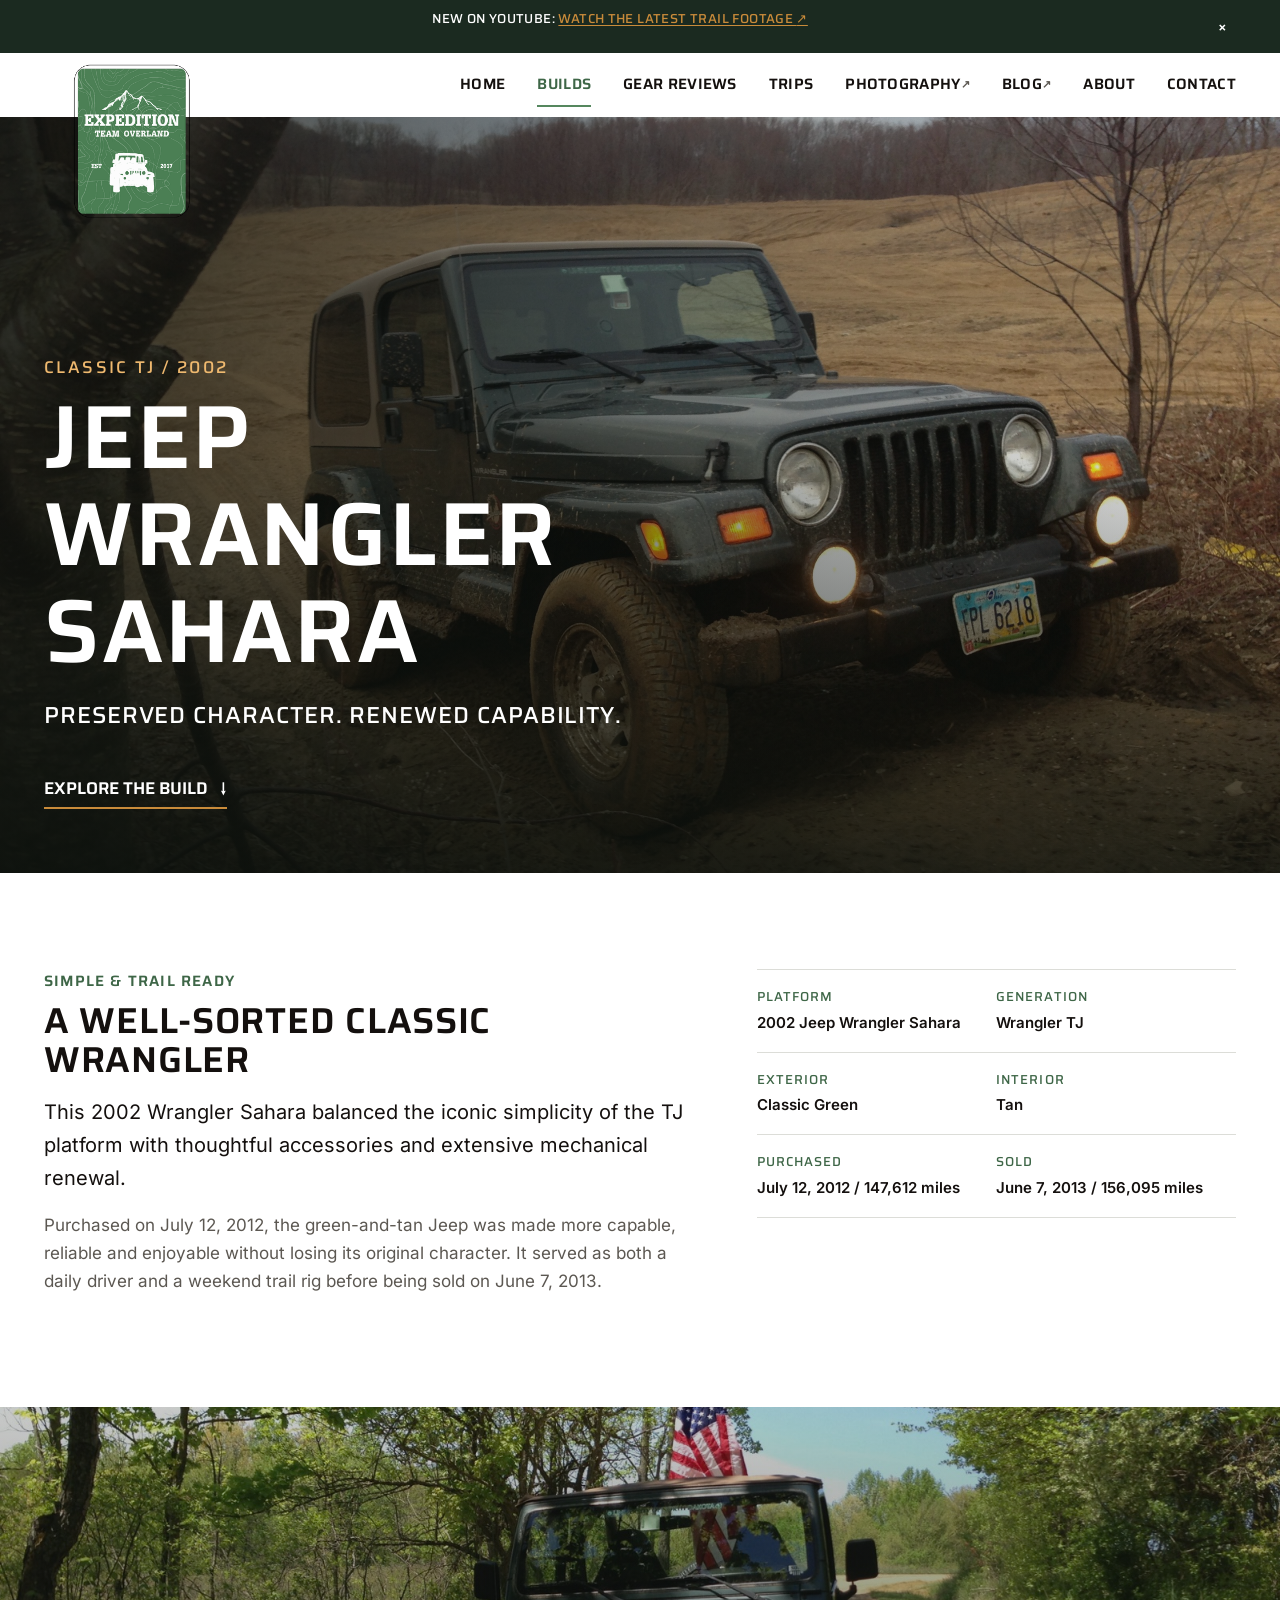
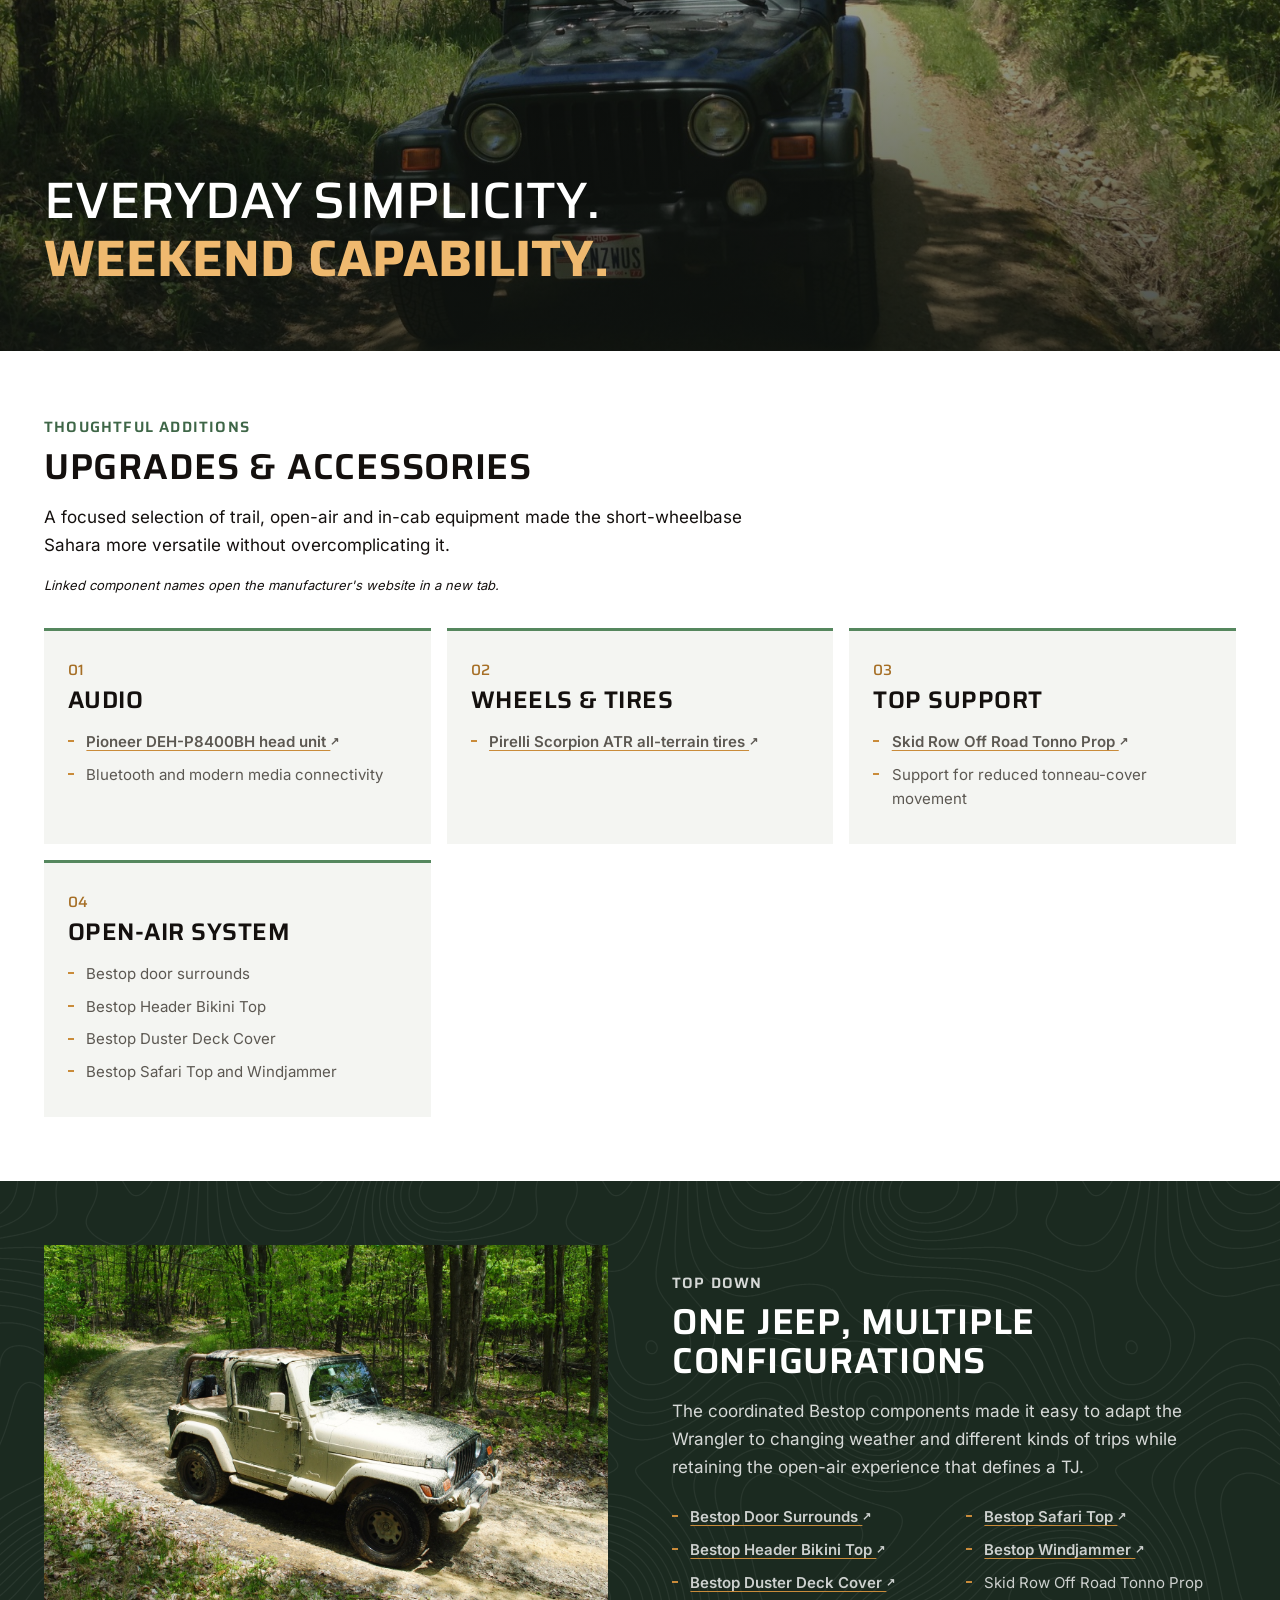
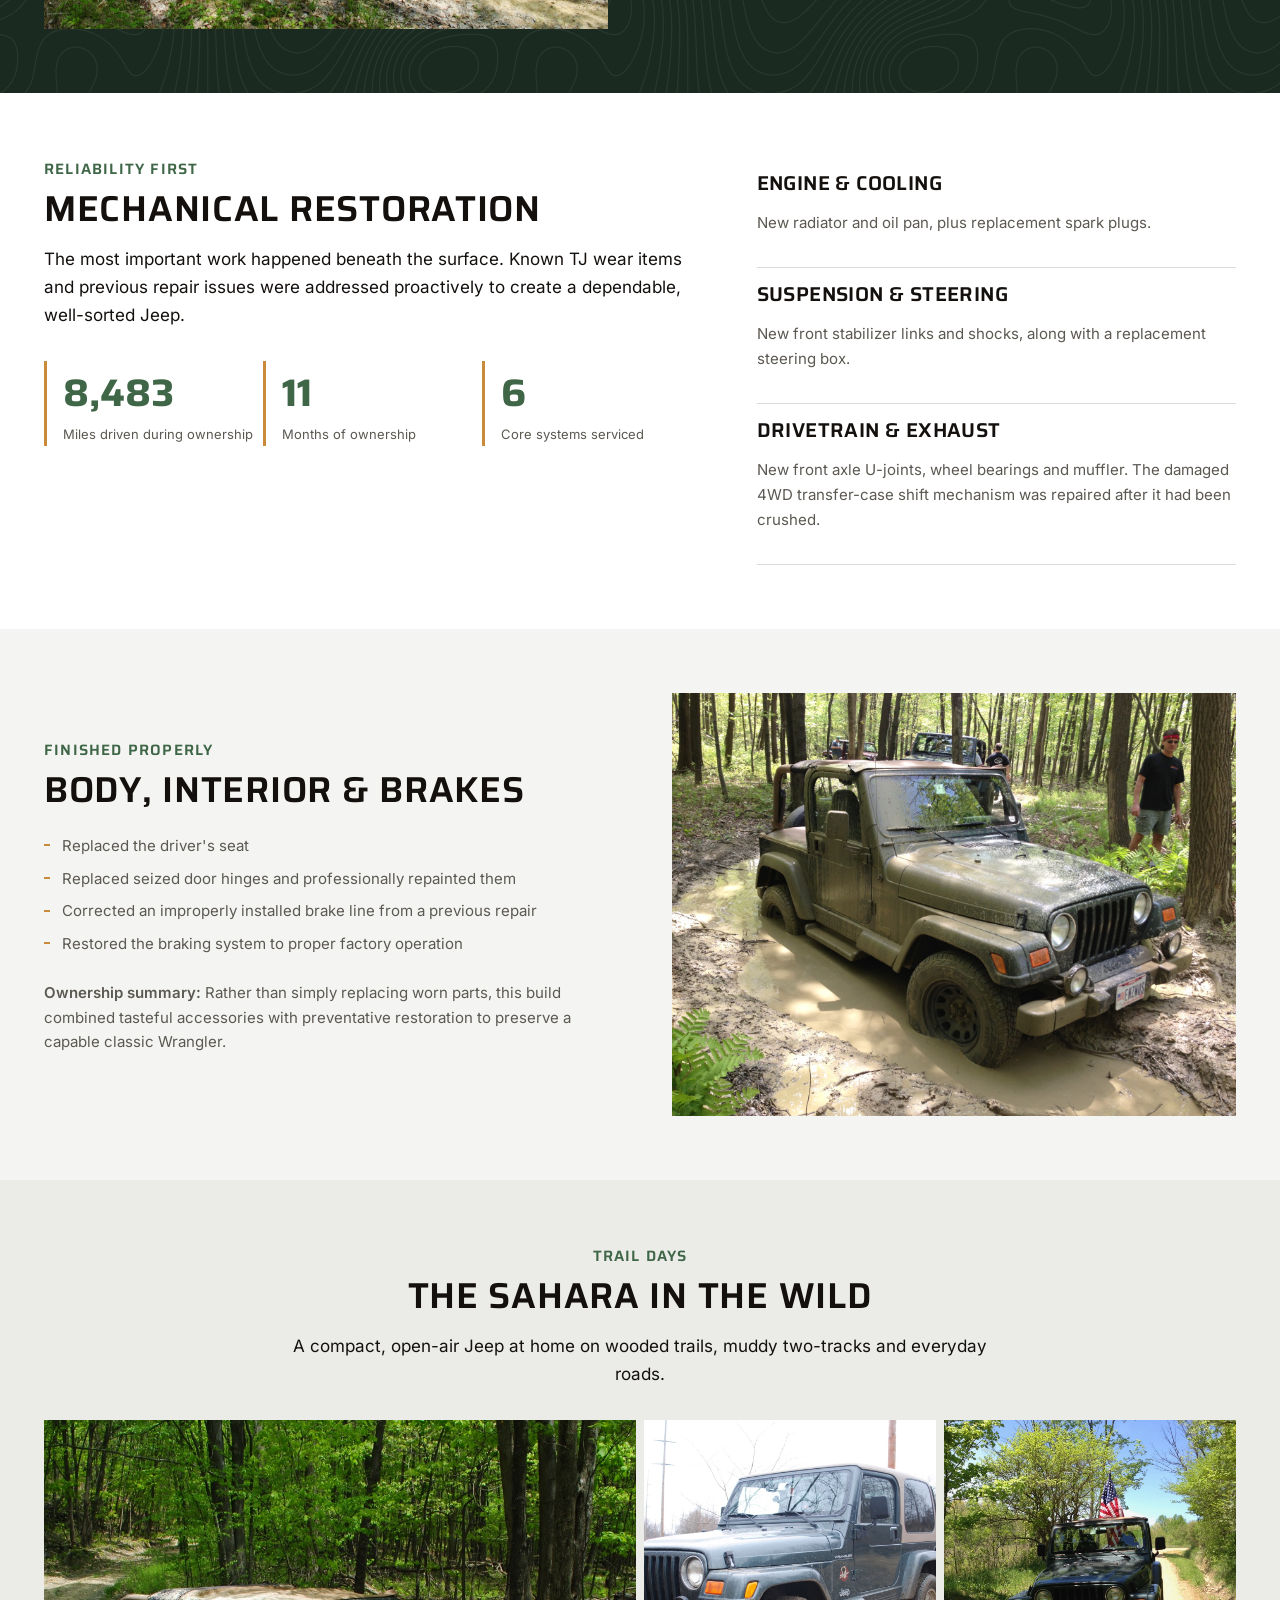
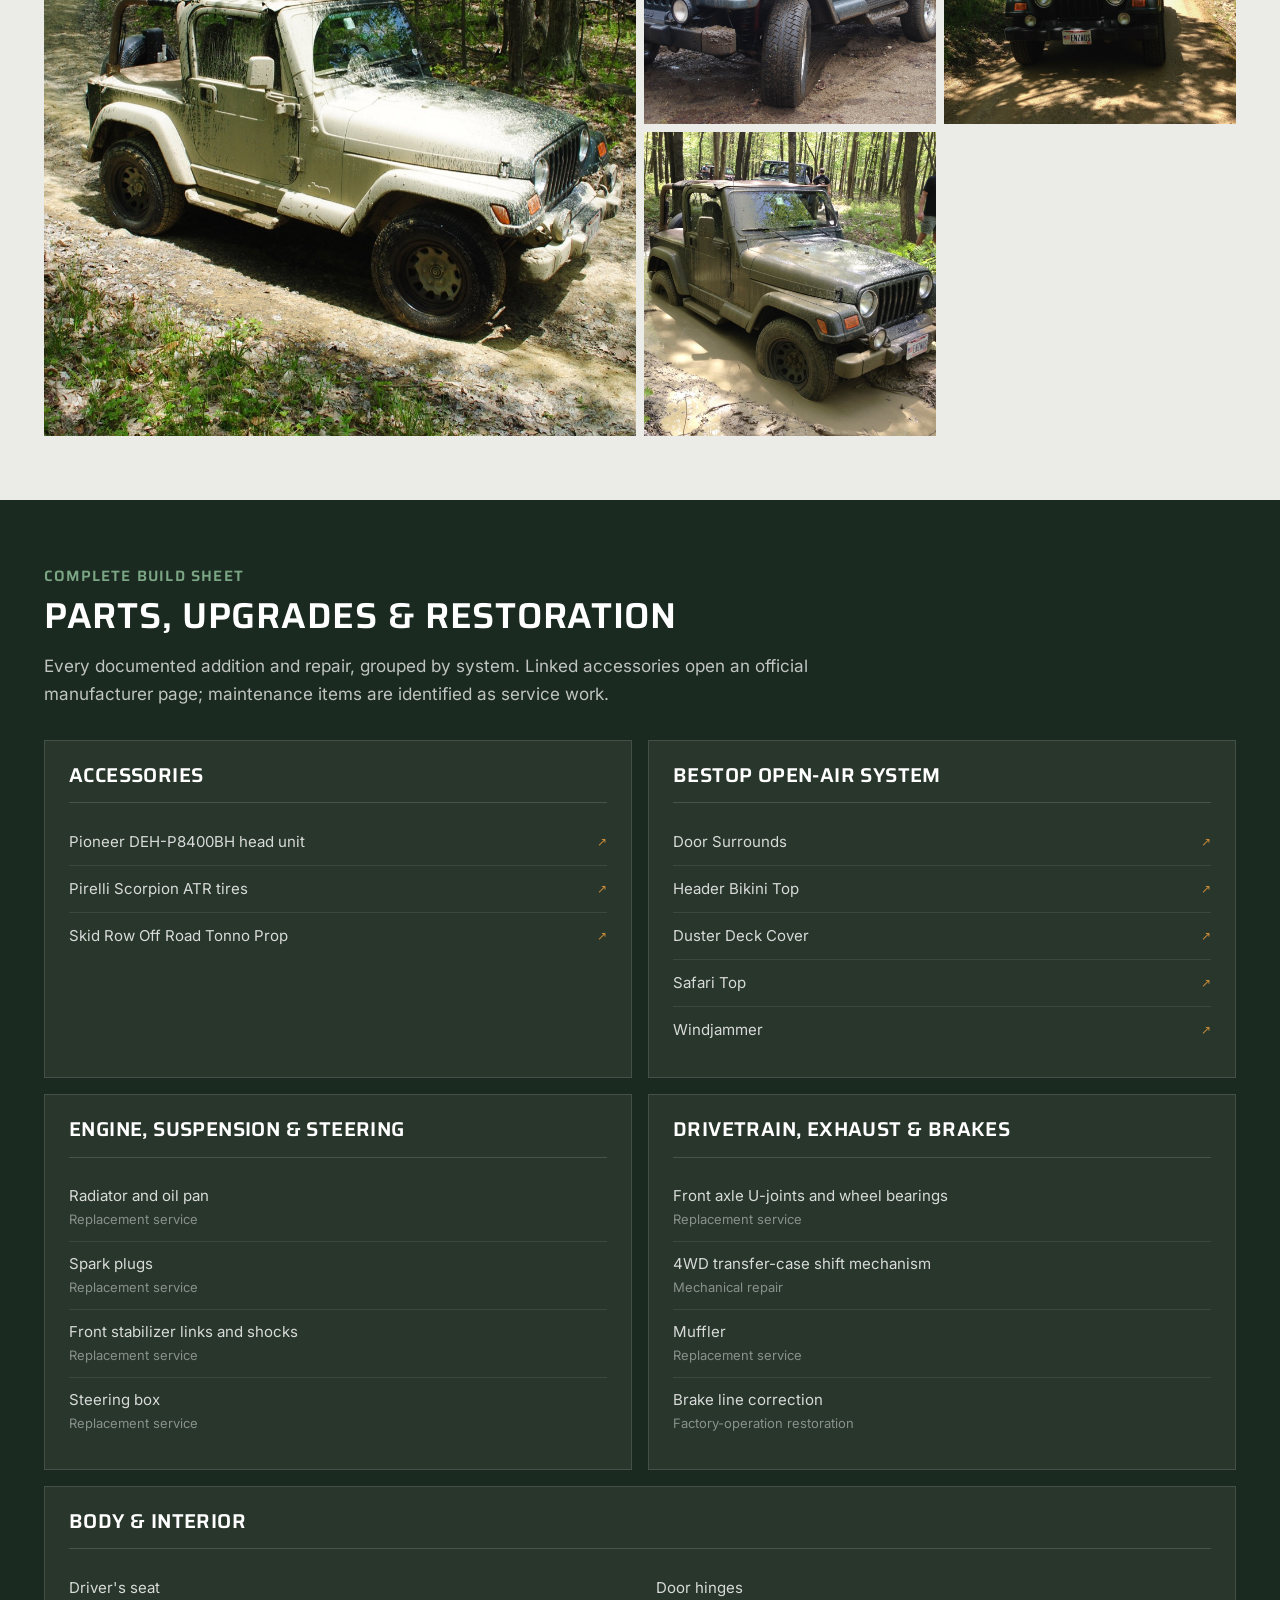
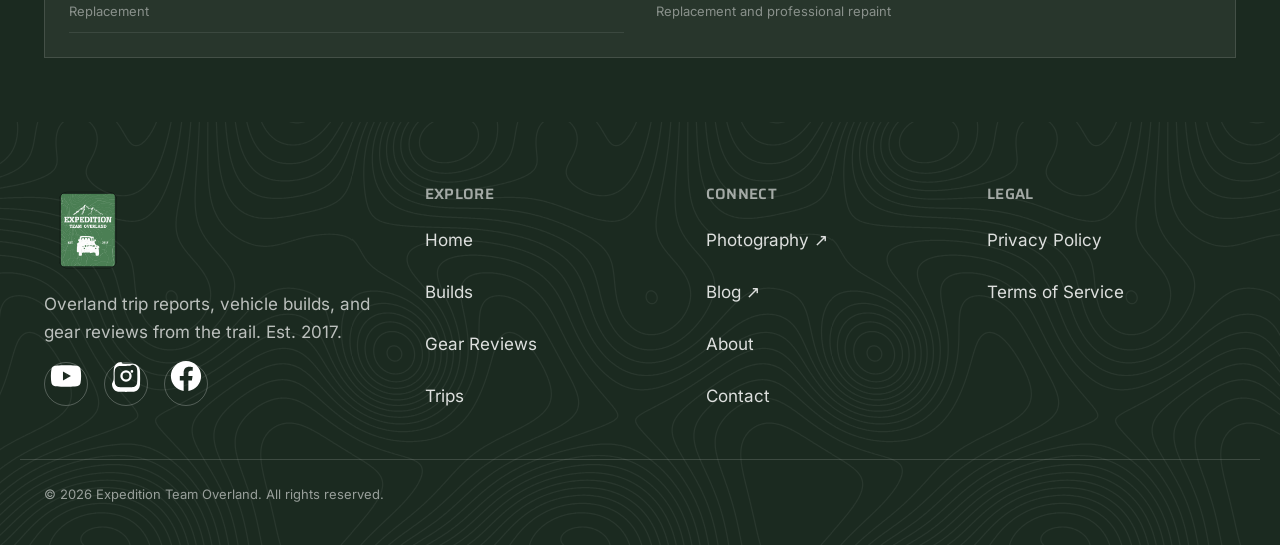
==== commit ff951505: "Update 2002 Wrangler banner image" ====
--- a/2002-jeep-wrangler.html
+++ b/2002-jeep-wrangler.html
@@ -84,7 +84,7 @@
       </div>
     </section>
 
-    <section class="build-break build-break--one" aria-label="Wrangler on the trail">
+    <section class="build-break build-break--wrangler-2002" aria-label="Wrangler on the trail">
       <div class="container"><p>Everyday simplicity.<br><strong>Weekend capability.</strong></p></div>
     </section>
 
--- a/css/style.css
+++ b/css/style.css
@@ -1152,6 +1152,7 @@
 .build-facts dd { margin: .2rem 0 0; font-weight: 600; font-size: var(--text-sm); }
 
 .build-break { min-height: 34rem; display: flex; align-items: flex-end; color: white; background: linear-gradient(rgba(15,20,16,.2),rgba(15,20,16,.75)), url('../images/gladiator-gallery-2.jpg') center 57%/cover; }
+.build-break--wrangler-2002 { background-image: linear-gradient(rgba(15,20,16,.2),rgba(15,20,16,.75)), url('../images/wrangler-2002-gallery-3.jpg'); }
 .build-break .container { padding-block: var(--space-6); }
 .build-break p { font-family: var(--font-display); text-transform: uppercase; font-size: clamp(1.8rem,4vw,3.5rem); line-height: 1.12; }
 .build-break strong { color: #efb96f; }
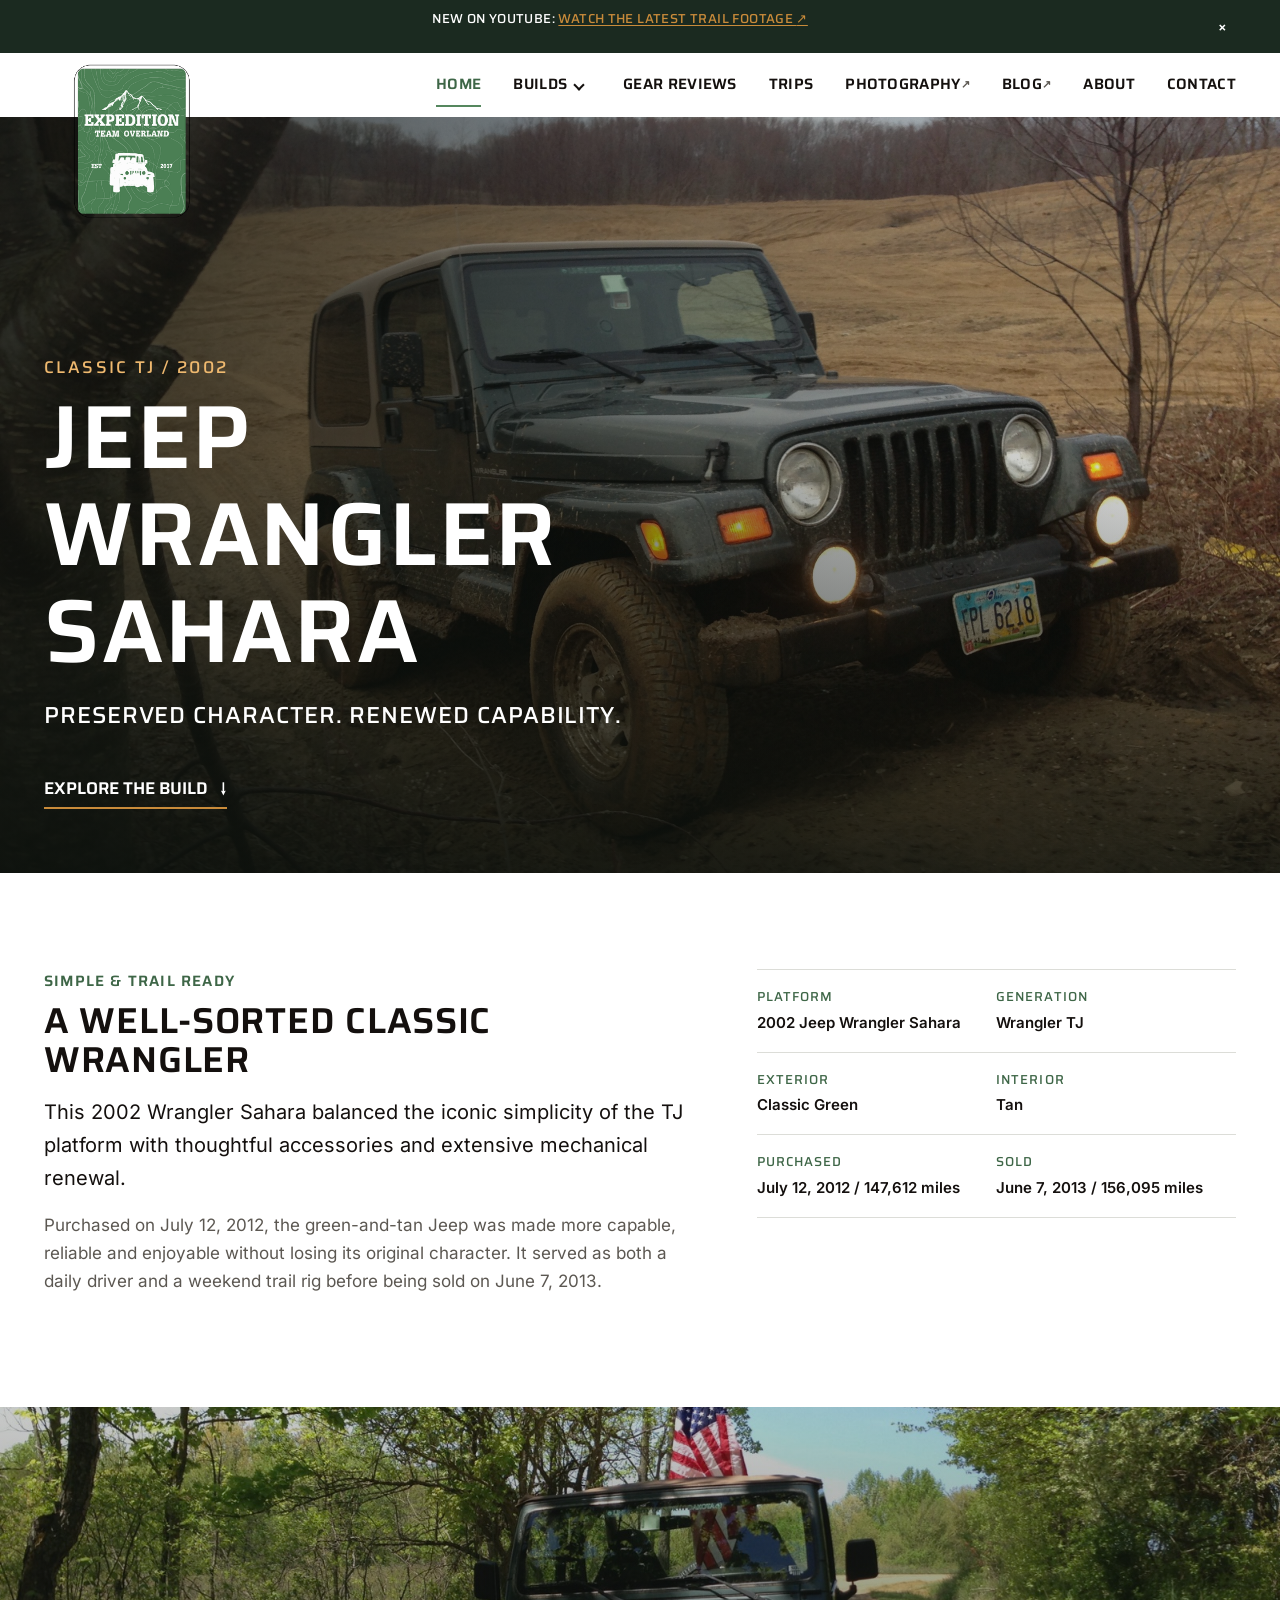
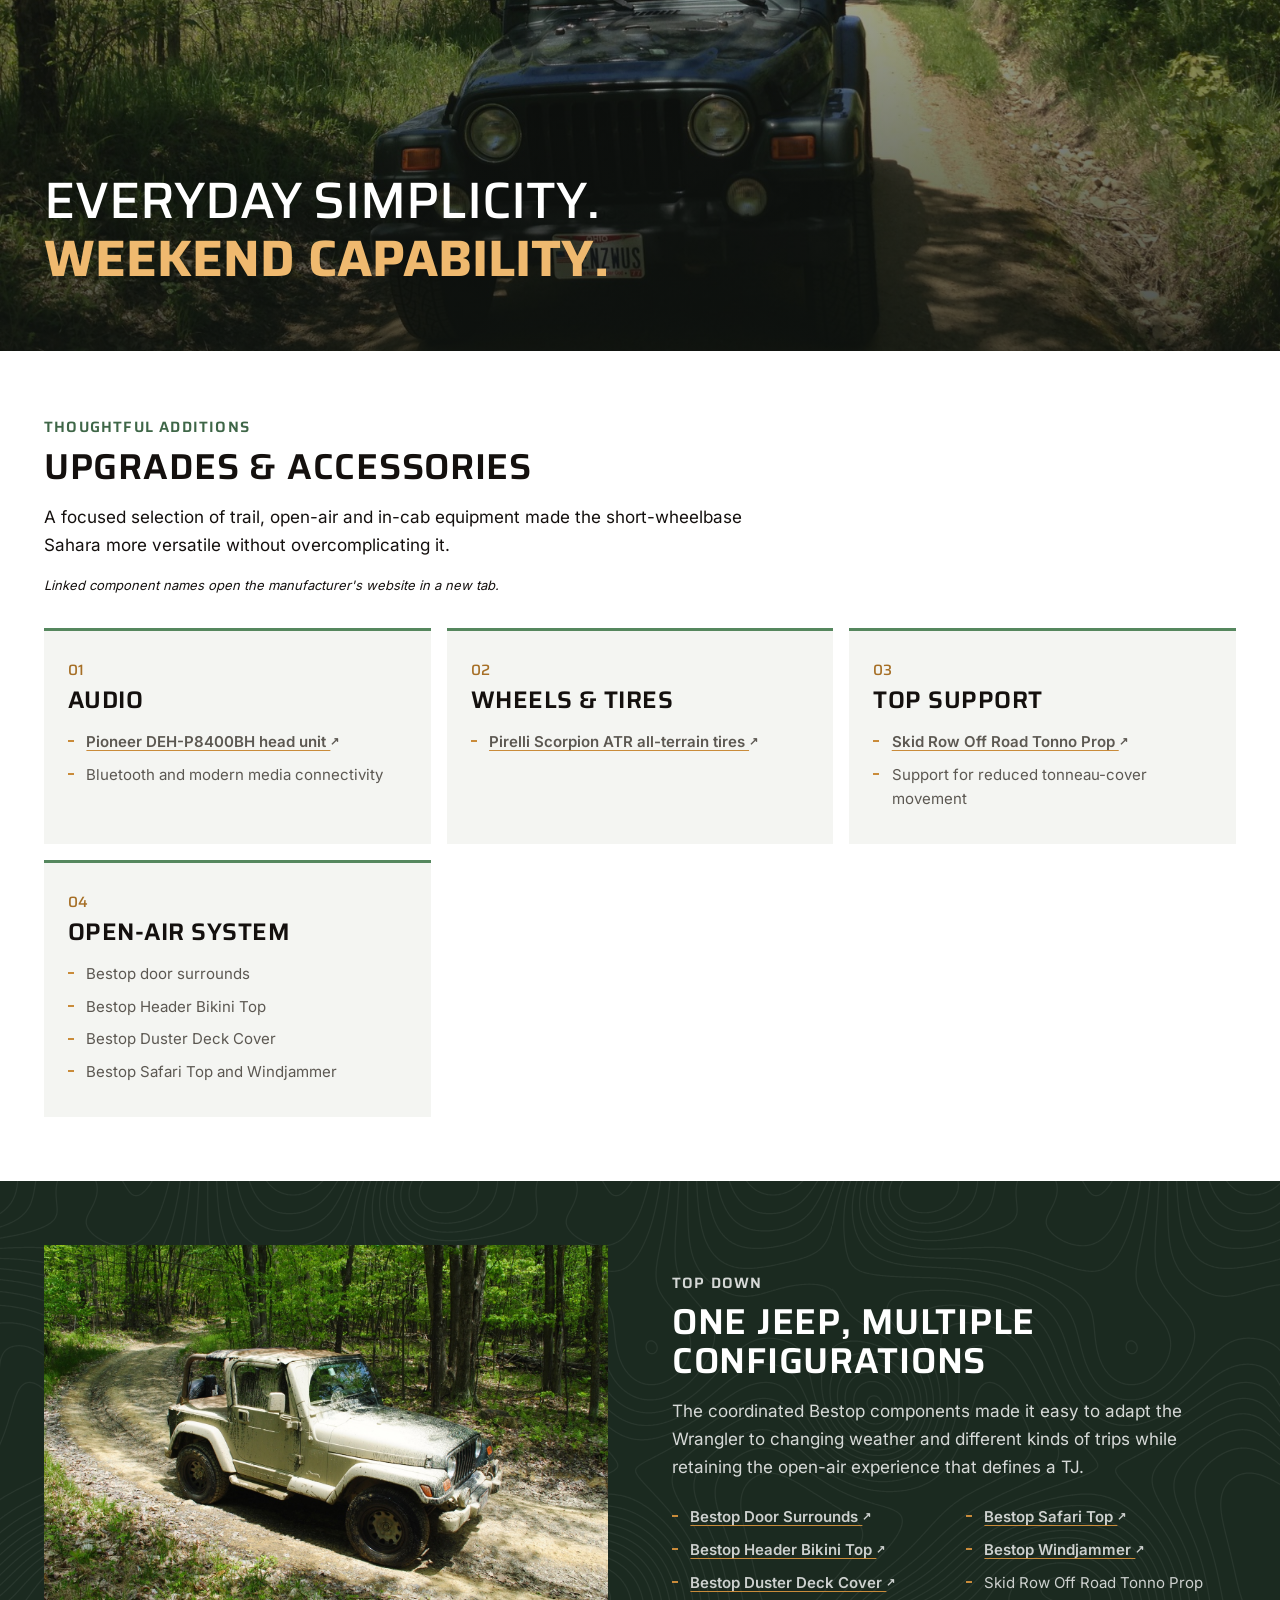
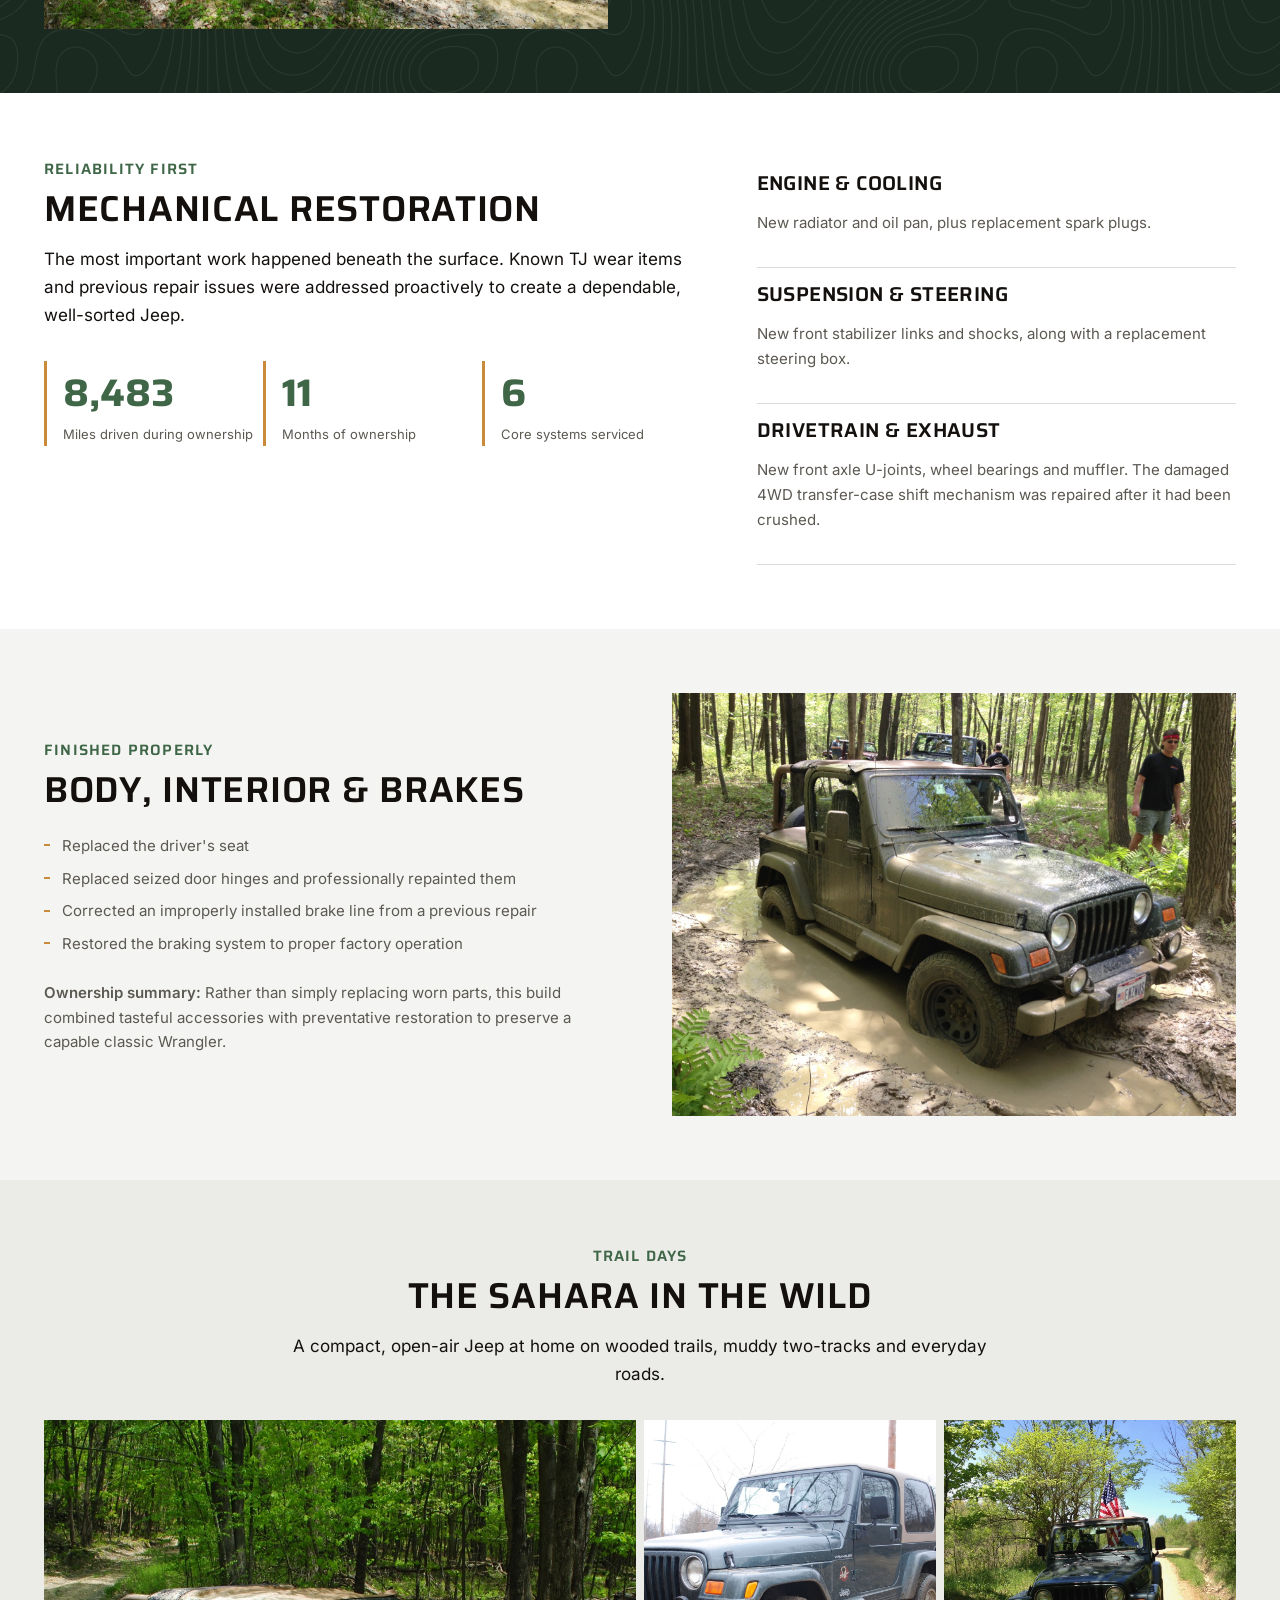
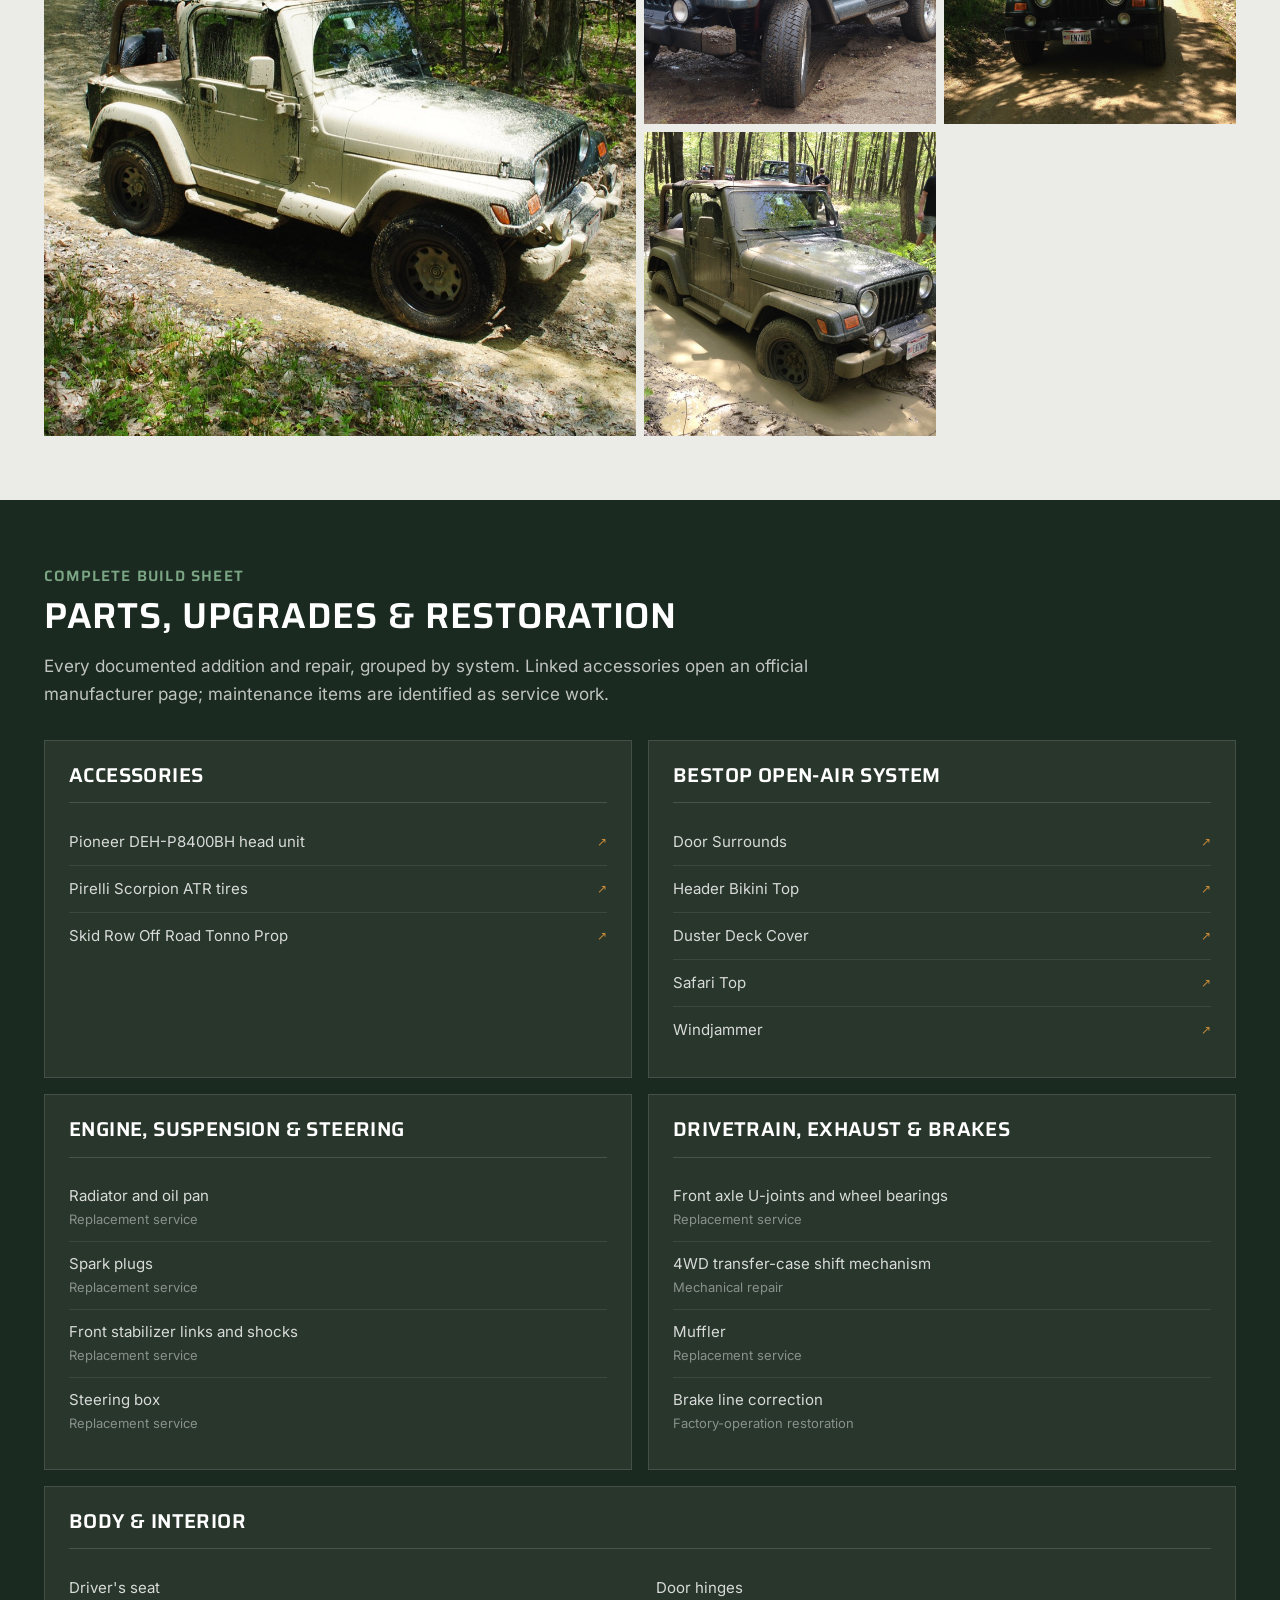
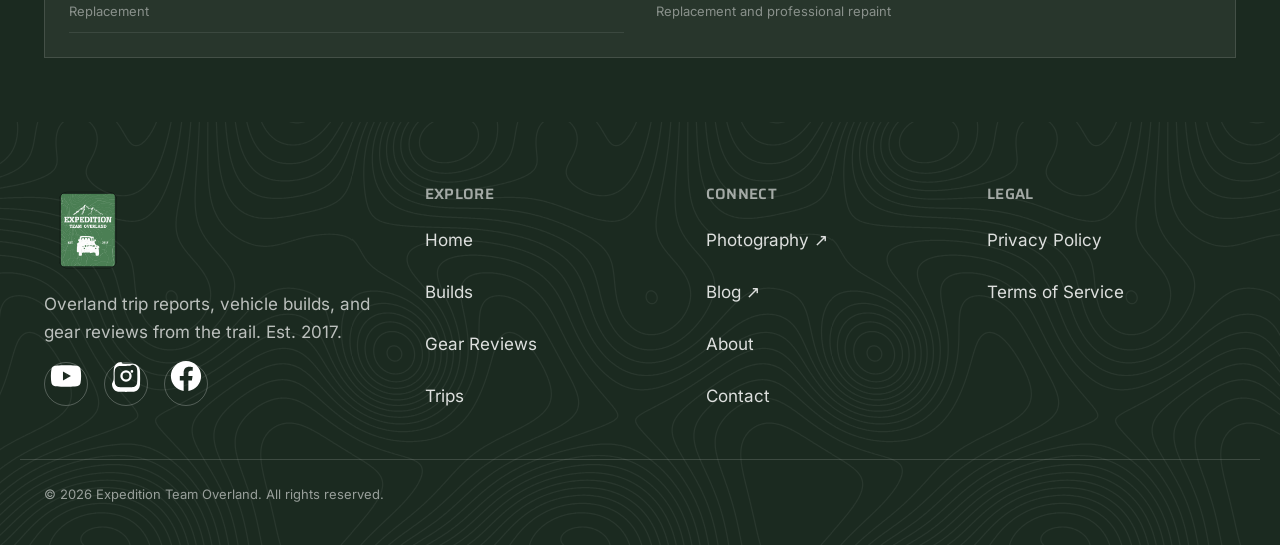
==== commit 2ee7ade8: "Sync build pages with homepage header" ====
--- a/2002-jeep-wrangler.html
+++ b/2002-jeep-wrangler.html
@@ -34,18 +34,48 @@
   <header class="site-header">
     <div class="container site-header__row">
       <a href="index.html" class="site-header__logo" aria-label="Expedition Team Overland home">
-        <img src="images/logo-badge.png" srcset="images/logo-badge.png 320w, images/logo-badge@2x.png 640w" sizes="176px" width="320" height="320" alt="Expedition Team Overland badge logo" loading="eager">
+        <img
+          src="images/logo-badge.png"
+          srcset="images/logo-badge.png 320w, images/logo-badge@2x.png 640w"
+          sizes="176px"
+          width="320" height="320"
+          alt="Expedition Team Overland badge logo featuring a mountain range and Jeep line art on a green topographic field"
+          loading="eager">
         <span class="site-header__logo-text">Expedition Team<span>Overland</span></span>
       </a>
-      <button type="button" class="nav-toggle" aria-expanded="false" aria-controls="primary-nav" aria-label="Toggle menu"><span class="nav-toggle__bars"></span></button>
+
+      <button type="button" class="nav-toggle" aria-expanded="false" aria-controls="primary-nav" aria-label="Toggle menu">
+        <span class="nav-toggle__bars"></span>
+      </button>
+
       <nav class="primary-nav" id="primary-nav" aria-label="Primary">
         <ul class="primary-nav__list">
-          <li><a href="index.html">Home</a></li>
-          <li><a href="builds.html" aria-current="page">Builds</a></li>
+          <li><a href="index.html" aria-current="page">Home</a></li>
+          <li class="has-dropdown">
+            <div class="nav-item-row">
+              <a href="2020-jeep-gladiator.html">Builds</a>
+              <button type="button" class="nav-dropdown-toggle" aria-expanded="false" aria-controls="builds-dropdown" aria-label="Show build pages">
+                <span class="nav-dropdown-toggle__arrow" aria-hidden="true"></span>
+              </button>
+            </div>
+            <ul class="nav-dropdown" id="builds-dropdown">
+              <li><a href="2020-jeep-gladiator.html">2020 Jeep Gladiator Rubicon</a></li>
+              <li><a href="2018-jeep-wrangler.html">2018 Jeep Wrangler Rubicon Recon</a></li>
+              <li><a href="2002-jeep-wrangler.html">2002 Jeep Wrangler Sahara</a></li>
+            </ul>
+          </li>
           <li><a href="gear.html">Gear Reviews</a></li>
           <li><a href="trips.html">Trips</a></li>
-          <li><a href="https://www.expeditionteamoverland.com/browse/" target="_blank" rel="noopener noreferrer">Photography <span class="primary-nav__external" aria-hidden="true">&#8599;</span><span class="sr-only">(opens in new tab)</span></a></li>
-          <li><a href="https://expeditionteamoverland.wordpress.com/" target="_blank" rel="noopener noreferrer">Blog <span class="primary-nav__external" aria-hidden="true">&#8599;</span><span class="sr-only">(opens in new tab)</span></a></li>
+          <li>
+            <a href="https://www.expeditionteamoverland.com/browse/" target="_blank" rel="noopener noreferrer">
+              Photography <span class="primary-nav__external" aria-hidden="true">&#8599;</span><span class="sr-only">(opens in new tab)</span>
+            </a>
+          </li>
+          <li>
+            <a href="https://expeditionteamoverland.wordpress.com/" target="_blank" rel="noopener noreferrer">
+              Blog <span class="primary-nav__external" aria-hidden="true">&#8599;</span><span class="sr-only">(opens in new tab)</span>
+            </a>
+          </li>
           <li><a href="about.html">About</a></li>
           <li><a href="contact.html">Contact</a></li>
         </ul>
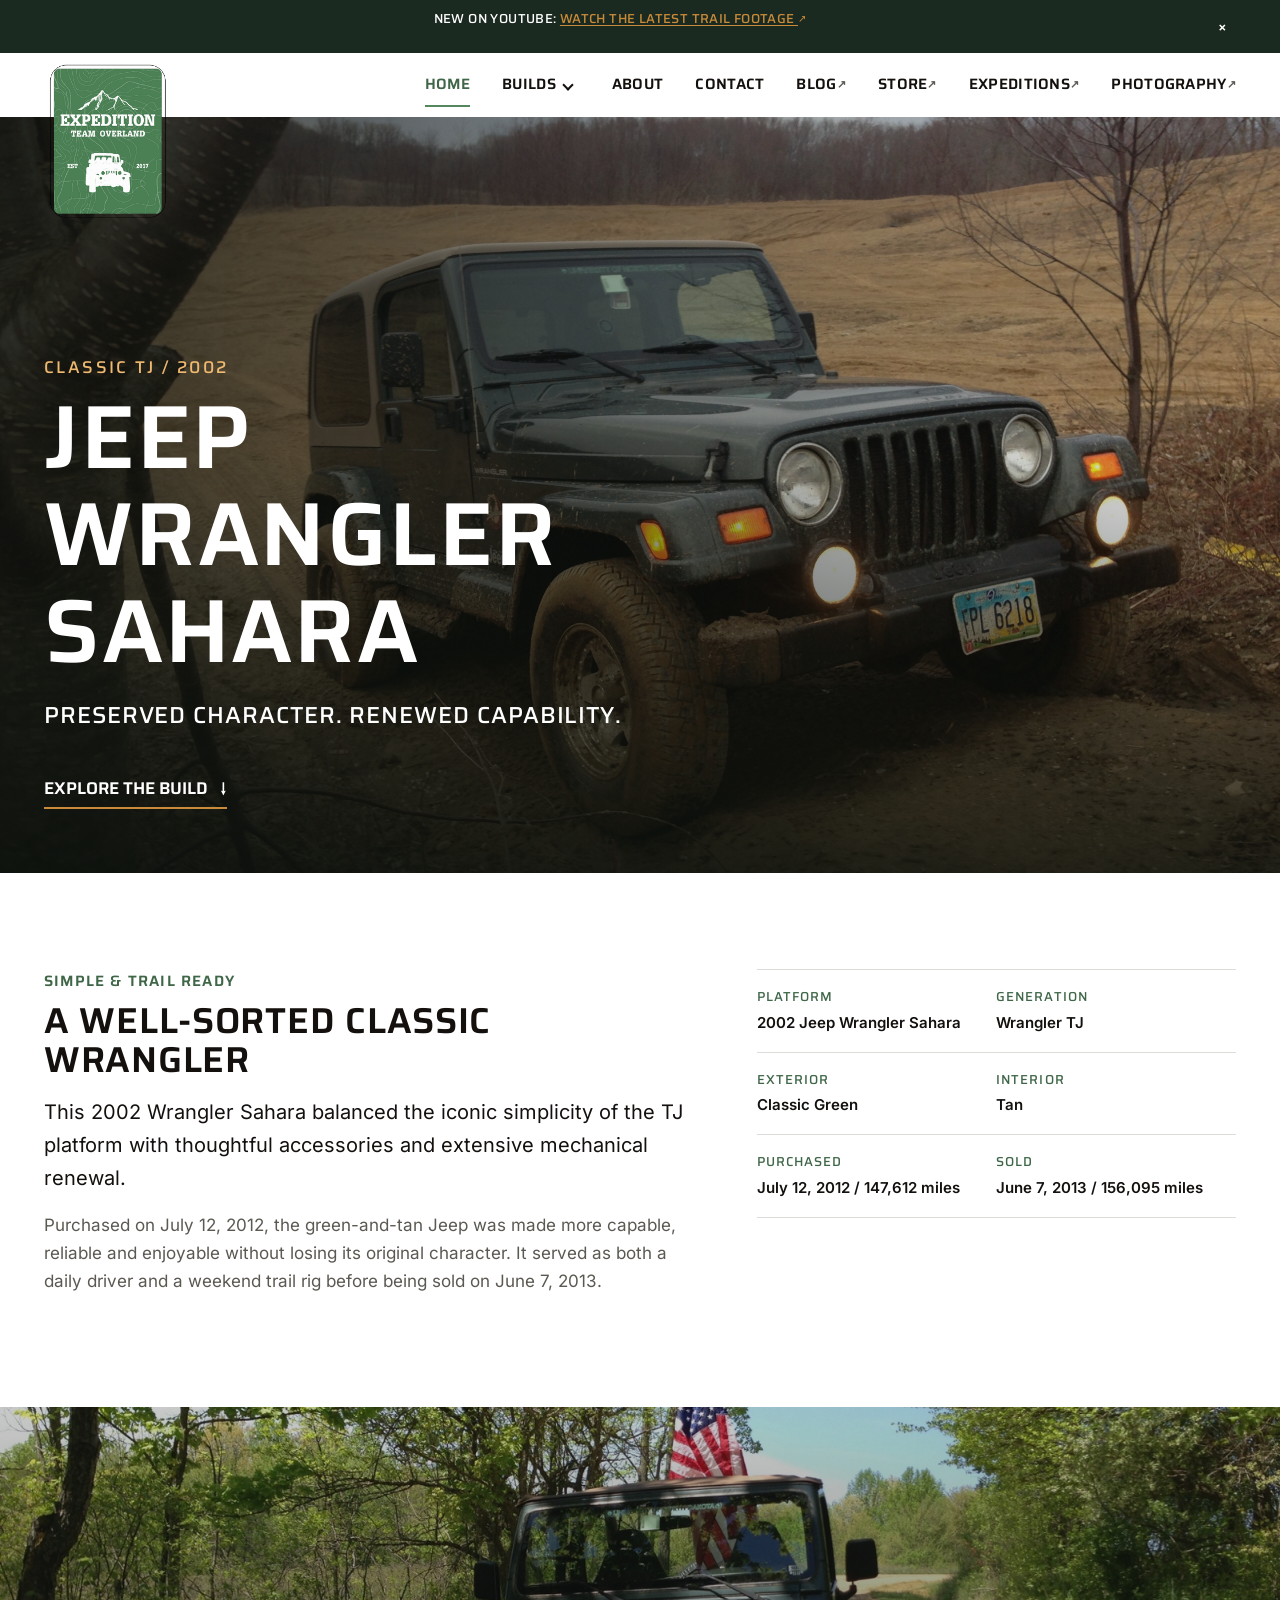
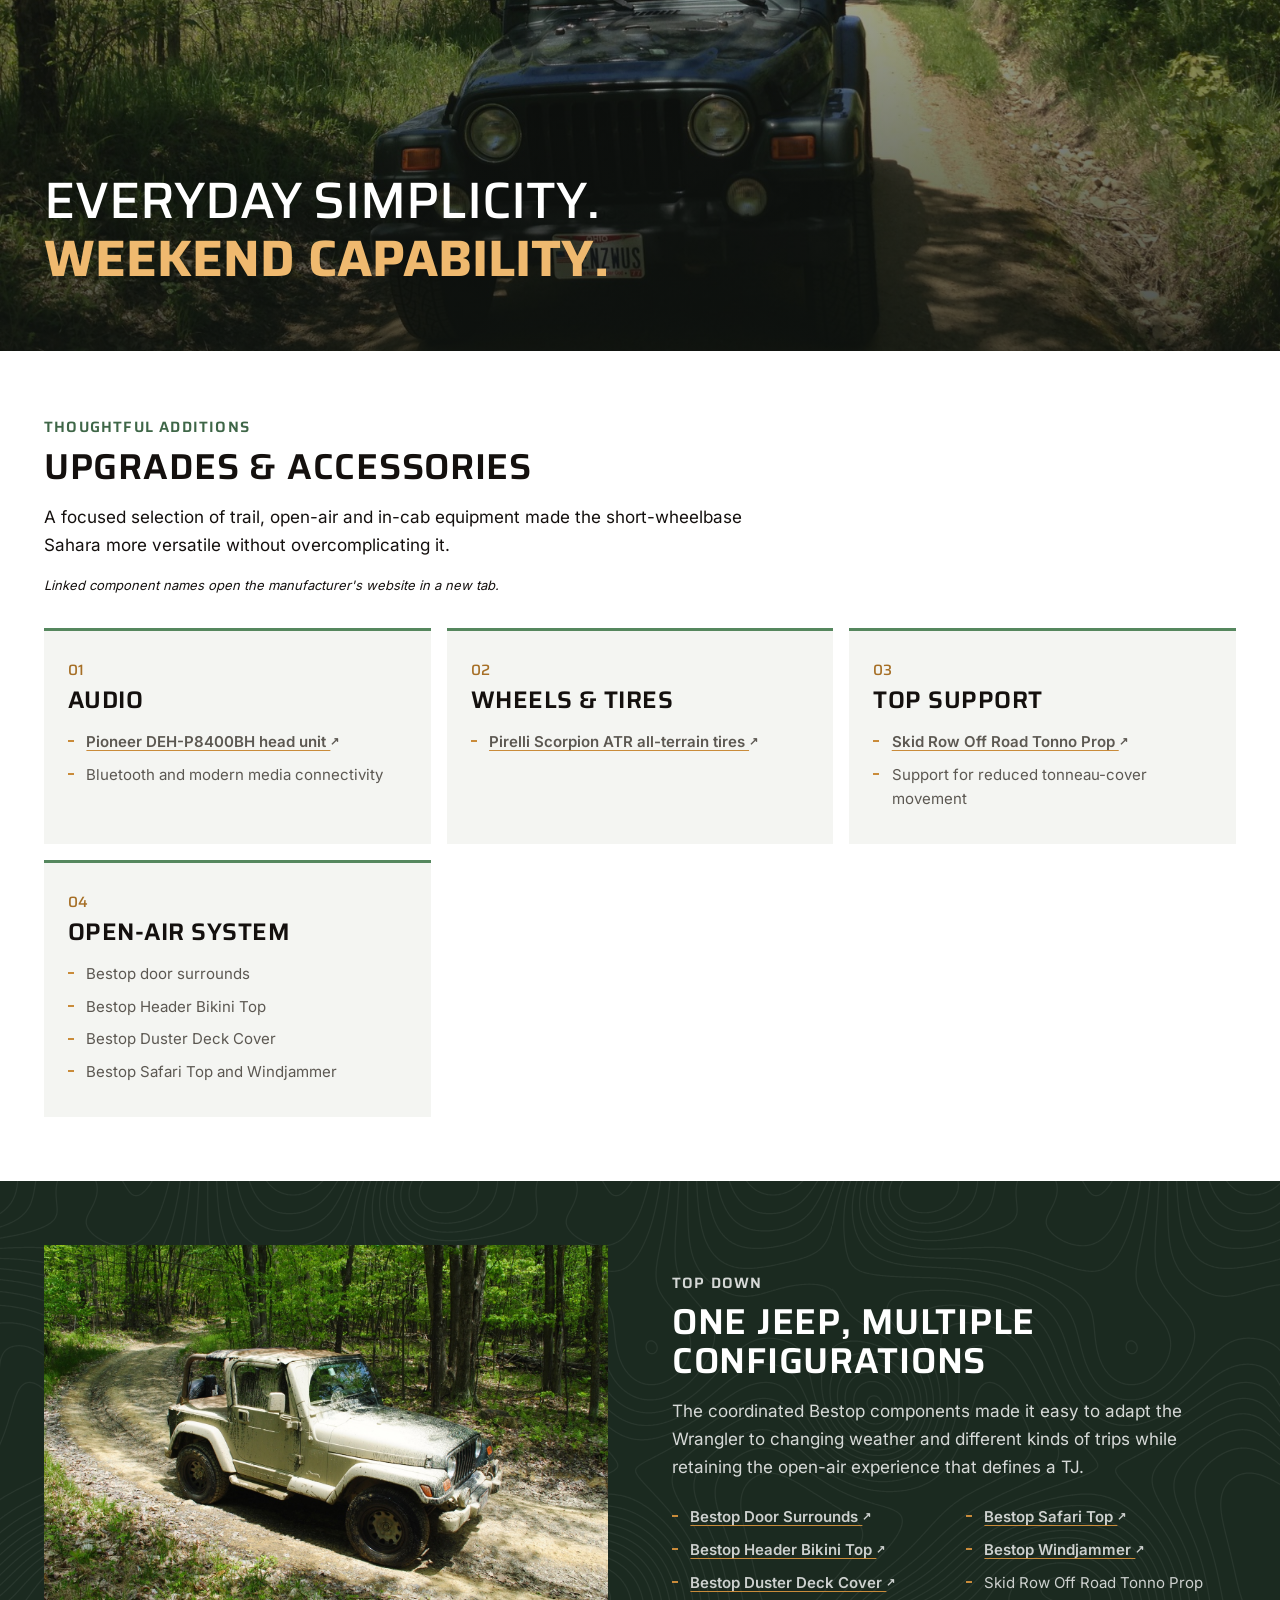
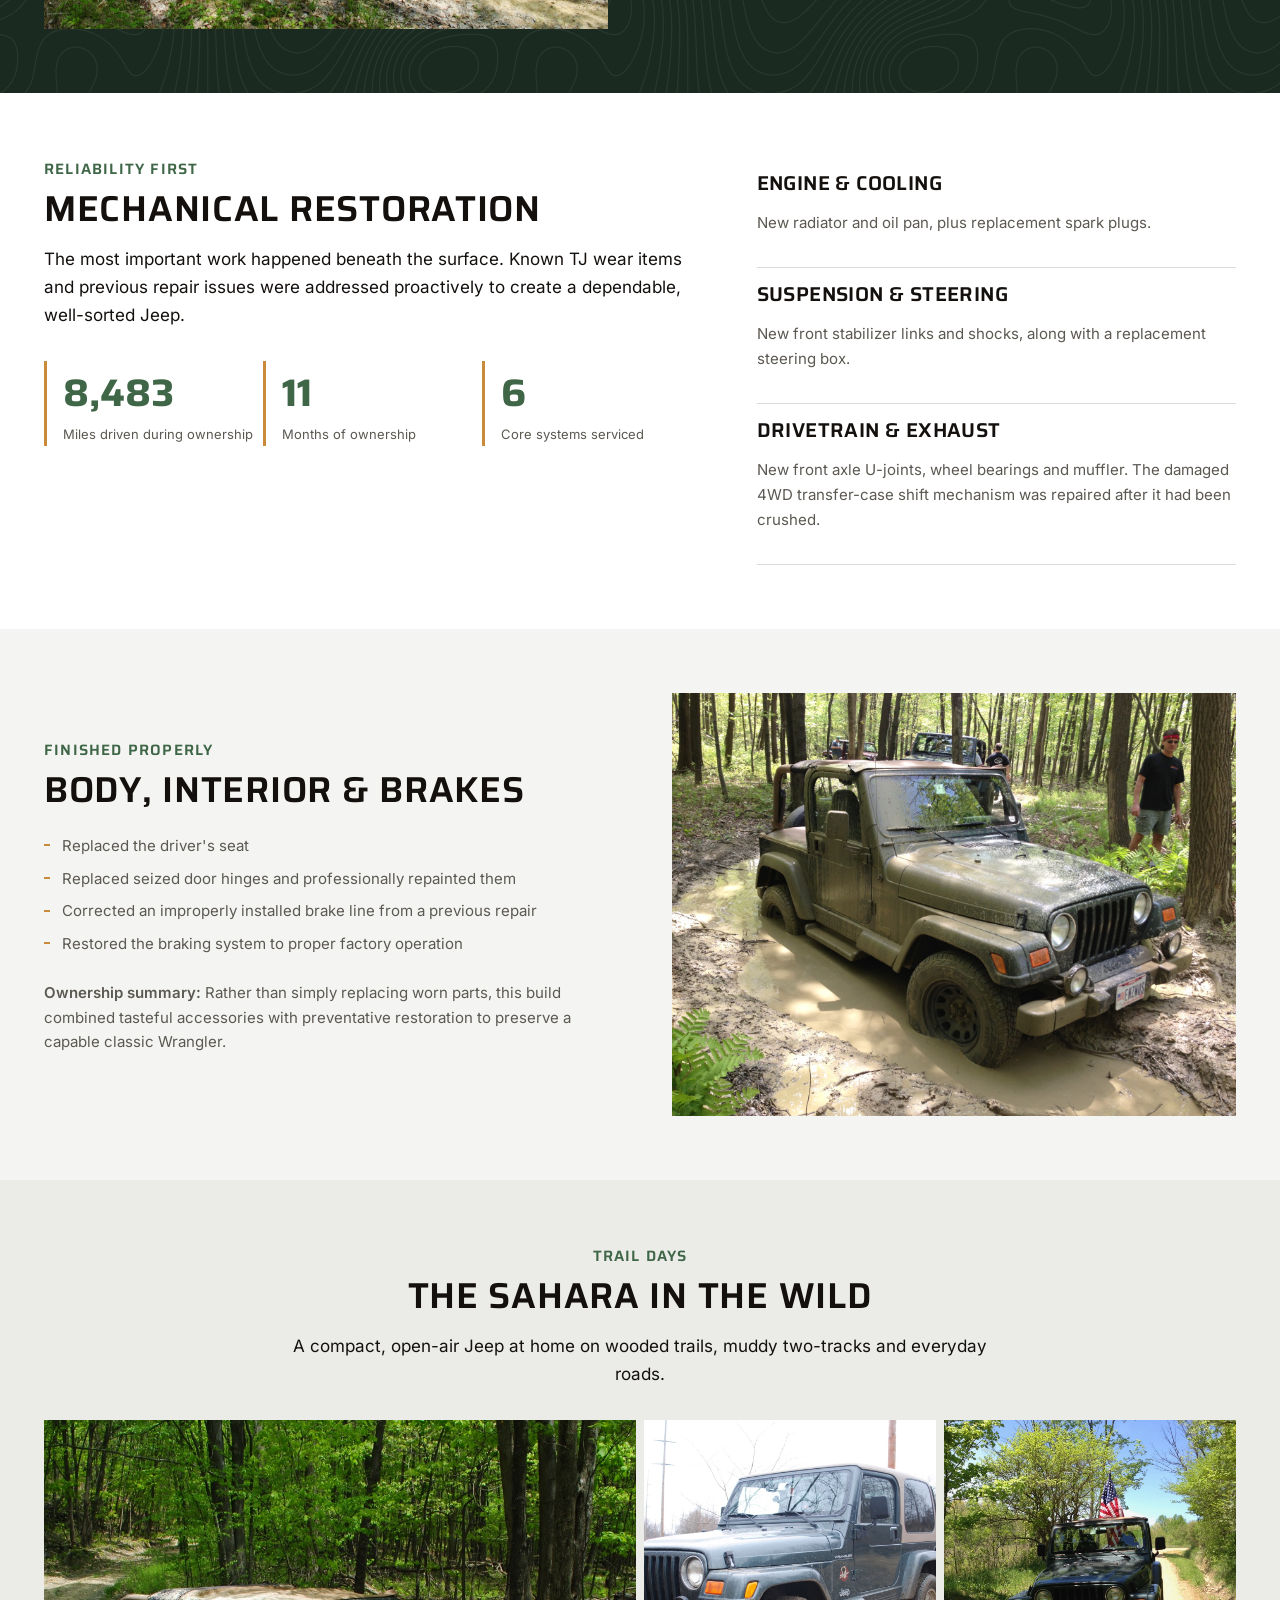
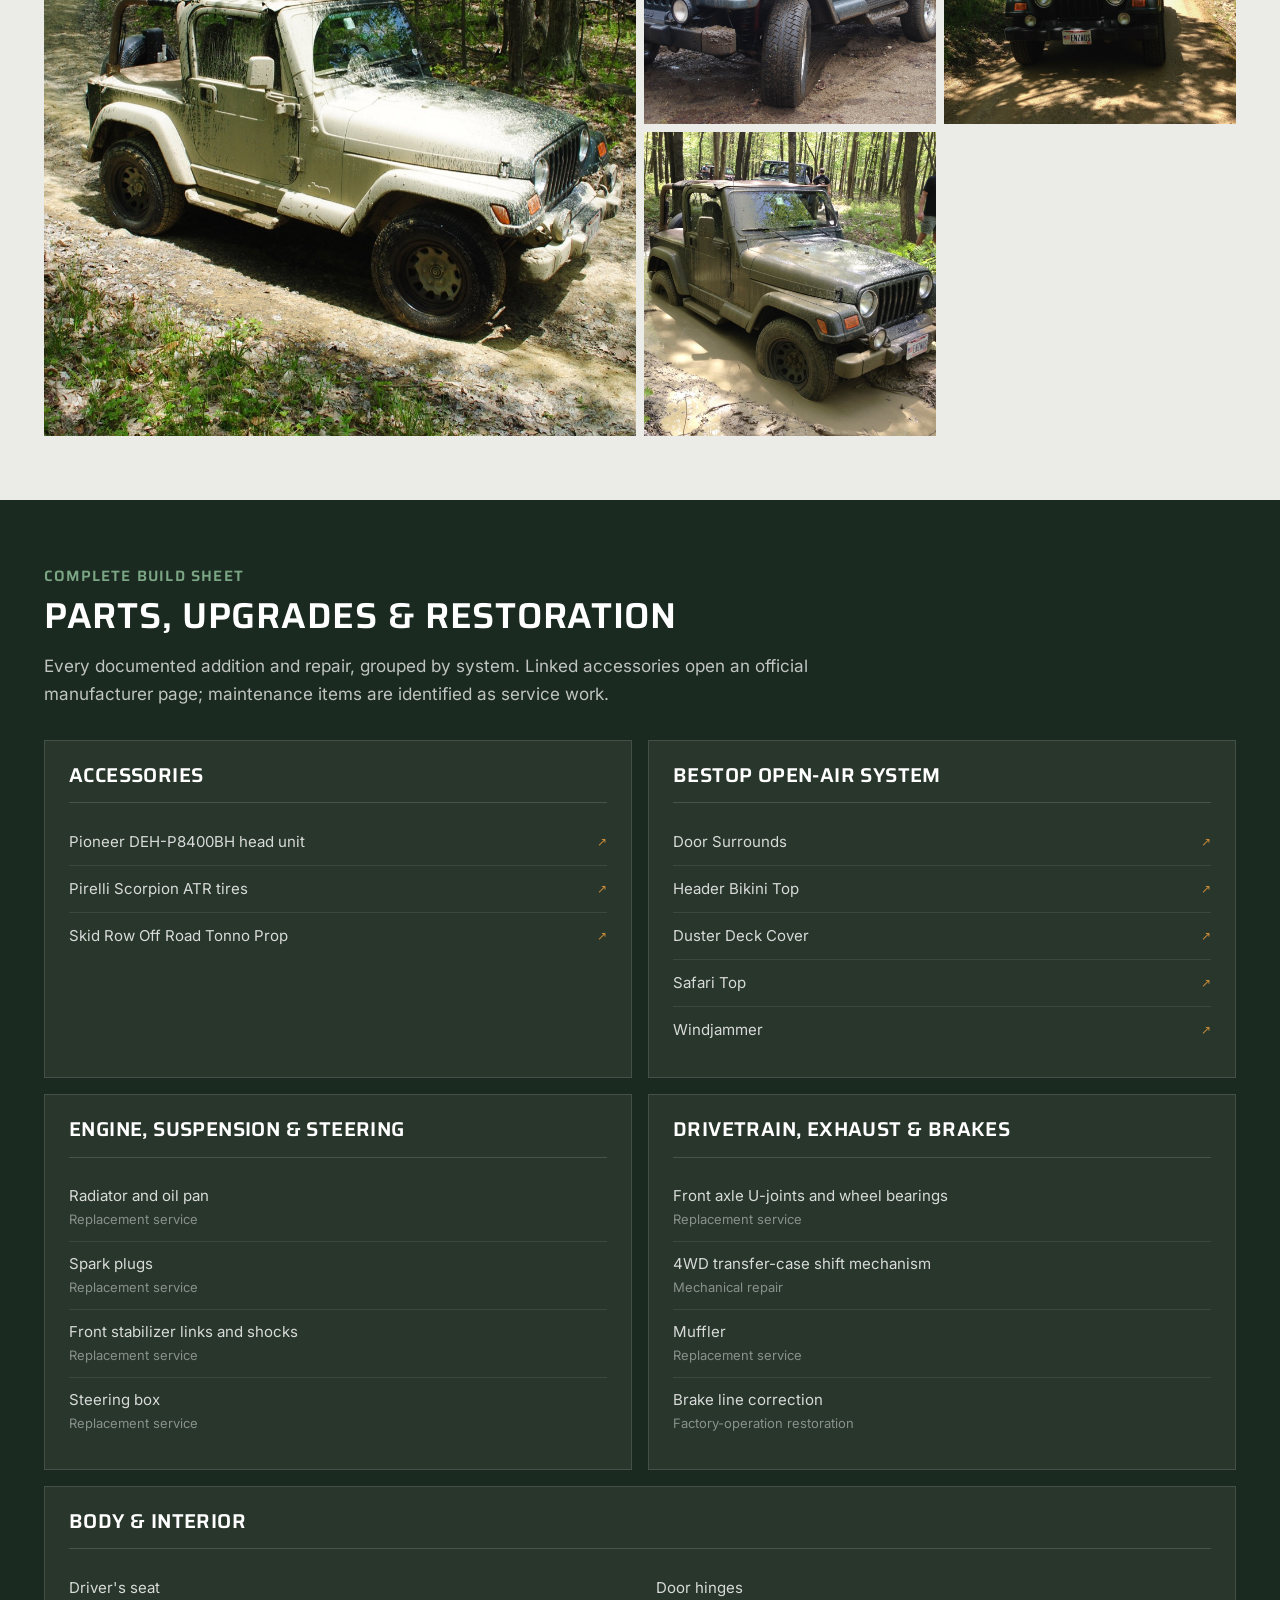
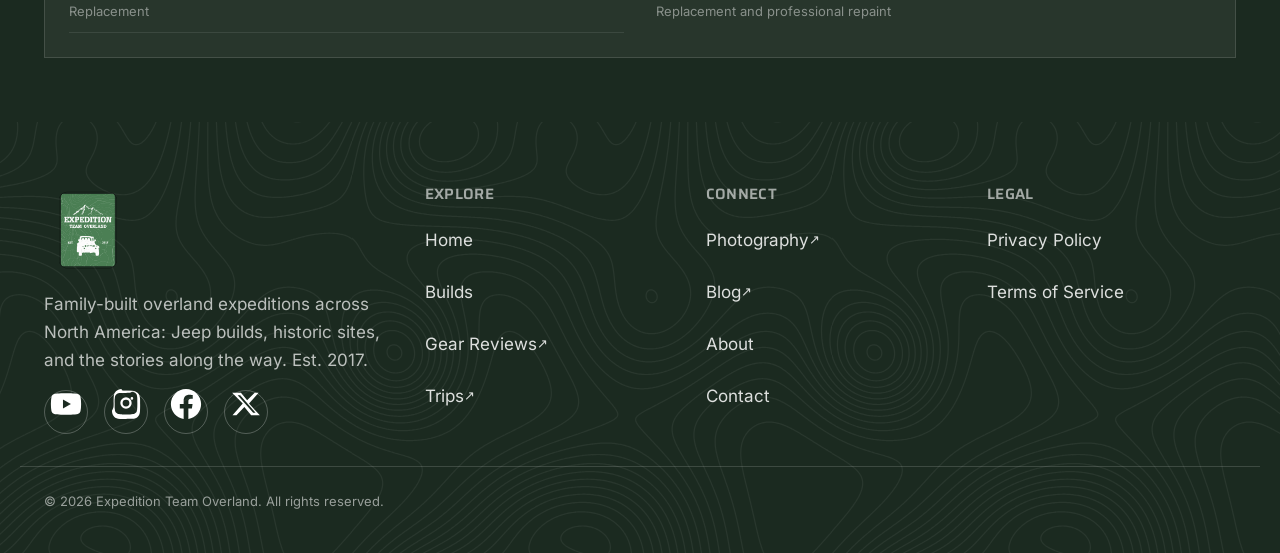
==== commit 3182c0e5: "Build about and contact pages and refresh site content" ====
--- a/2002-jeep-wrangler.html
+++ b/2002-jeep-wrangler.html
@@ -26,7 +26,12 @@
 
   <div class="announcement" id="announcement">
     <div class="announcement__row container">
-      <p>New on YouTube: <a href="https://www.youtube.com/channel/UC2dayC73qo0GwZpo7LAaWFg" target="_blank" rel="noopener noreferrer">watch the latest trail footage <span aria-hidden="true">&#8599;</span><span class="sr-only">(opens in new tab)</span></a></p>
+      <p>
+        New on YouTube:
+        <a href="https://www.youtube.com/channel/UC2dayC73qo0GwZpo7LAaWFg" target="_blank" rel="noopener noreferrer">
+          watch the latest trail footage <span class="external-indicator" aria-hidden="true">&#8599;</span><span class="sr-only">(opens in new tab)</span>
+        </a>
+      </p>
       <button type="button" class="announcement__close" aria-label="Dismiss this announcement">&times;</button>
     </div>
   </div>
@@ -64,20 +69,28 @@
               <li><a href="2002-jeep-wrangler.html">2002 Jeep Wrangler Sahara</a></li>
             </ul>
           </li>
-          <li><a href="gear.html">Gear Reviews</a></li>
-          <li><a href="trips.html">Trips</a></li>
+          <li><a href="about.html">About</a></li>
+          <li><a href="contact.html">Contact</a></li>
+          <li>
+            <a href="https://expeditionteamoverland.wordpress.com/" target="_blank" rel="noopener noreferrer">
+              Blog <span class="primary-nav__external" aria-hidden="true">&#8599;</span><span class="sr-only">(opens in new tab)</span>
+            </a>
+          </li>
+          <li>
+            <a href="https://expeditionteamoverland.creator-spring.com/listing/expedition-trans-new-jery-trai?product=345&variation=6355&size=8020" target="_blank" rel="noopener noreferrer">
+              Store <span class="primary-nav__external" aria-hidden="true">&#8599;</span><span class="sr-only">(opens in new tab)</span>
+            </a>
+          </li>
+          <li>
+            <a href="https://www.youtube.com/playlist?list=PLIjkaGrAhd3Y" target="_blank" rel="noopener noreferrer">
+              Expeditions <span class="primary-nav__external" aria-hidden="true">&#8599;</span><span class="sr-only">(opens in new tab)</span>
+            </a>
+          </li>
           <li>
             <a href="https://www.expeditionteamoverland.com/browse/" target="_blank" rel="noopener noreferrer">
               Photography <span class="primary-nav__external" aria-hidden="true">&#8599;</span><span class="sr-only">(opens in new tab)</span>
             </a>
           </li>
-          <li>
-            <a href="https://expeditionteamoverland.wordpress.com/" target="_blank" rel="noopener noreferrer">
-              Blog <span class="primary-nav__external" aria-hidden="true">&#8599;</span><span class="sr-only">(opens in new tab)</span>
-            </a>
-          </li>
-          <li><a href="about.html">About</a></li>
-          <li><a href="contact.html">Contact</a></li>
         </ul>
       </nav>
     </div>
@@ -244,13 +257,83 @@
   <footer class="site-footer">
     <div class="contour-texture" aria-hidden="true"></div>
     <div class="container site-footer__top">
-      <div class="site-footer__brand"><img src="images/logo-badge.png" width="320" height="320" alt="Expedition Team Overland badge logo" loading="lazy"><p>Overland trip reports, vehicle builds, and gear reviews from the trail. Est. 2017.</p><ul class="site-footer__social"><li><a href="https://www.youtube.com/channel/UC2dayC73qo0GwZpo7LAaWFg" target="_blank" rel="noopener noreferrer" aria-label="YouTube"><img src="images/social/youtube-white.svg" width="20" height="20" alt=""></a></li><li><a href="https://www.instagram.com/expeditionteamoverland" target="_blank" rel="noopener noreferrer" aria-label="Instagram"><img src="images/social/instagram-white.svg" width="20" height="20" alt=""></a></li><li><a href="https://www.facebook.com/ExpeditionTeamOverland" target="_blank" rel="noopener noreferrer" aria-label="Facebook"><img src="images/social/facebook-white.svg" width="20" height="20" alt=""></a></li></ul></div>
-      <nav aria-label="Explore"><h2>Explore</h2><ul class="site-footer__list"><li><a href="index.html">Home</a></li><li><a href="builds.html">Builds</a></li><li><a href="gear.html">Gear Reviews</a></li><li><a href="trips.html">Trips</a></li></ul></nav>
-      <nav aria-label="Connect"><h2>Connect</h2><ul class="site-footer__list"><li><a href="https://photos.expeditionteamoverland.com" target="_blank" rel="noopener noreferrer">Photography &#8599;</a></li><li><a href="https://blog.expeditionteamoverland.com" target="_blank" rel="noopener noreferrer">Blog &#8599;</a></li><li><a href="about.html">About</a></li><li><a href="contact.html">Contact</a></li></ul></nav>
-      <nav aria-label="Legal"><h2>Legal</h2><ul class="site-footer__list"><li><a href="privacy.html">Privacy Policy</a></li><li><a href="terms.html">Terms of Service</a></li></ul></nav>
+      <div class="site-footer__brand">
+        <img src="images/logo-badge.png" width="320" height="320" alt="Expedition Team Overland badge logo" loading="lazy">
+        <p>Family-built overland expeditions across North America: Jeep builds, historic sites, and the stories along the way. Est. 2017.</p>
+        <ul class="site-footer__social">
+          <li>
+            <a href="https://www.youtube.com/channel/UC2dayC73qo0GwZpo7LAaWFg" target="_blank" rel="noopener noreferrer" aria-label="Expedition Team Overland on YouTube (opens in new tab)">
+              <img src="images/social/youtube-white.svg" width="20" height="20" alt="" aria-hidden="true">
+            </a>
+          </li>
+          <li>
+            <a href="https://www.instagram.com/expeditionteamoverland" target="_blank" rel="noopener noreferrer" aria-label="Expedition Team Overland on Instagram (opens in new tab)">
+              <img src="images/social/instagram-white.svg" width="20" height="20" alt="" aria-hidden="true">
+            </a>
+          </li>
+          <li>
+            <a href="https://www.facebook.com/ExpeditionTeamOverland" target="_blank" rel="noopener noreferrer" aria-label="Expedition Team Overland on Facebook (opens in new tab)">
+              <img src="images/social/facebook-white.svg" width="20" height="20" alt="" aria-hidden="true">
+            </a>
+          </li>
+          <li>
+            <a href="https://twitter.com/ExpoTeamOverlnd" target="_blank" rel="noopener noreferrer" aria-label="Expedition Team Overland on X (opens in new tab)">
+              <img src="images/social/x-white.svg" width="20" height="20" alt="" aria-hidden="true">
+            </a>
+          </li>
+        </ul>
+      </div>
+
+      <nav aria-label="Explore">
+        <h2>Explore</h2>
+        <ul class="site-footer__list">
+          <li><a href="index.html">Home</a></li>
+          <li><a href="2020-jeep-gladiator.html">Builds</a></li>
+          <li>
+            <a href="https://www.youtube.com/watch?v=QaDLbdat7cs&amp;list=PLrDfoJMItwEyZWz5cInirH5OCqF7586Q1" target="_blank" rel="noopener noreferrer">
+              Gear Reviews <span class="external-indicator" aria-hidden="true">&#8599;</span><span class="sr-only">(opens in new tab)</span>
+            </a>
+          </li>
+          <li>
+            <a href="https://www.youtube.com/playlist?list=PLIjkaGrAhd3Y" target="_blank" rel="noopener noreferrer">
+              Trips <span class="external-indicator" aria-hidden="true">&#8599;</span><span class="sr-only">(opens in new tab)</span>
+            </a>
+          </li>
+        </ul>
+      </nav>
+
+      <nav aria-label="Connect">
+        <h2>Connect</h2>
+        <ul class="site-footer__list">
+          <li>
+            <a href="https://www.expeditionteamoverland.com/browse/" target="_blank" rel="noopener noreferrer">
+              Photography <span class="external-indicator" aria-hidden="true">&#8599;</span><span class="sr-only">(opens in new tab)</span>
+            </a>
+          </li>
+          <li>
+            <a href="https://expeditionteamoverland.wordpress.com/" target="_blank" rel="noopener noreferrer">
+              Blog <span class="external-indicator" aria-hidden="true">&#8599;</span><span class="sr-only">(opens in new tab)</span>
+            </a>
+          </li>
+          <li><a href="about.html">About</a></li>
+          <li><a href="contact.html">Contact</a></li>
+        </ul>
+      </nav>
+
+      <nav aria-label="Legal">
+        <h2>Legal</h2>
+        <ul class="site-footer__list">
+          <li><a href="privacy.html">Privacy Policy</a></li>
+          <li><a href="terms.html">Terms of Service</a></li>
+        </ul>
+      </nav>
     </div>
-    <div class="container site-footer__bottom"><p>&copy; 2026 Expedition Team Overland. All rights reserved.</p></div>
+
+    <div class="container site-footer__bottom">
+      <p>&copy; 2026 Expedition Team Overland. All rights reserved.</p>
+    </div>
   </footer>
+
   <script src="js/main.js" defer></script>
 </body>
 </html>
--- a/css/style.css
+++ b/css/style.css
@@ -239,6 +239,12 @@
   padding-block: var(--space-8);
 }
 
+/* Extra clearance for the first section on plain (non-hero) pages, so the
+   header logo's intentional overflow doesn't land on top of page content. */
+.section--page-top {
+  padding-top: 12rem;
+}
+
 .section--alt { background: var(--color-surface-alt); }
 
 .section--deep {
@@ -291,6 +297,34 @@
   display: block;
   margin-bottom: var(--space-1);
 }
+
+/* ==========================================================================
+   Prose — long-form legal/policy body copy
+   ========================================================================== */
+.prose {
+  max-width: var(--width-prose);
+  margin-top: var(--space-6);
+}
+
+.prose h2 {
+  font-size: var(--text-xl);
+  margin-top: var(--space-6);
+}
+
+.prose h2:first-child { margin-top: 0; }
+
+.prose p { color: var(--color-ink-muted); }
+
+.prose ul {
+  list-style: disc;
+  padding-left: 1.4em;
+  margin: 0 0 var(--space-2);
+  color: var(--color-ink-muted);
+}
+
+.prose li { margin-bottom: var(--space-1); }
+
+.prose a { text-decoration: underline; text-underline-offset: 2px; }
 
 /* ==========================================================================
    Buttons
@@ -435,6 +469,12 @@
   width: clamp(120px, 20vw, 176px);
   aspect-ratio: 1 / 1;
   height: auto;
+  transition: width var(--transition);
+}
+
+/* Shrinks slightly on scroll down, grows back on scroll up (see main.js) */
+.site-header.is-compact .site-header__logo img {
+  width: clamp(100px, 15vw, 132px);
 }
 
 .site-header__logo-text {
@@ -591,6 +631,8 @@
 
 @media (min-width: 900px) {
   .nav-toggle { display: none; }
+
+  .site-header__logo { left: 0; }
 
   .primary-nav {
     position: static;
@@ -1000,6 +1042,7 @@
   gap: var(--space-4);
   align-items: center;
   justify-items: center;
+  margin-top: var(--space-4);
 }
 
 @media (min-width: 768px) {
@@ -1007,15 +1050,25 @@
 }
 
 .partners-grid__item {
-  filter: grayscale(1);
-  opacity: 0.7;
-  transition: filter var(--transition), opacity var(--transition);
-  max-width: 140px;
+  display: flex;
+  align-items: center;
+  justify-content: center;
+  width: 100%;
+  max-width: 260px;
+  height: 108px;
+  opacity: 0.9;
+  transition: opacity var(--transition);
+}
+
+.partners-grid__item img {
+  max-width: 100%;
+  max-height: 100%;
+  width: auto;
+  height: auto;
 }
 
 .partners-grid__item:hover,
 .partners-grid__item:focus-within {
-  filter: grayscale(0);
   opacity: 1;
 }
 
@@ -1156,6 +1209,207 @@
 .build-break .container { padding-block: var(--space-6); }
 .build-break p { font-family: var(--font-display); text-transform: uppercase; font-size: clamp(1.8rem,4vw,3.5rem); line-height: 1.12; }
 .build-break strong { color: #efb96f; }
+
+/* ==========================================================================
+   Contact page
+   ========================================================================== */
+.contact-hero {
+  min-height: clamp(31rem, 66vh, 46rem);
+  position: relative;
+  display: flex;
+  align-items: flex-end;
+  isolation: isolate;
+  color: var(--color-surface);
+  background: url('../images/wrangler-gallery-3.jpg') center 55% / cover no-repeat;
+}
+
+.contact-hero__shade {
+  position: absolute;
+  inset: 0;
+  z-index: -1;
+  background: linear-gradient(90deg, rgba(8,18,12,.92) 0%, rgba(8,18,12,.68) 48%, rgba(8,18,12,.25) 100%);
+}
+
+.contact-hero__content {
+  padding-block: clamp(5rem, 11vw, 9rem);
+  max-width: 48rem;
+}
+
+.contact-hero h1 {
+  max-width: 12ch;
+  font-size: clamp(3rem, 7vw, 6.5rem);
+  line-height: .92;
+  margin-bottom: var(--space-2);
+}
+
+.contact-hero p {
+  max-width: 42rem;
+  color: rgba(255,255,255,.84);
+  font-size: clamp(1rem, 2vw, 1.25rem);
+  margin-bottom: var(--space-3);
+}
+
+.contact-connect__grid {
+  display: grid;
+  gap: var(--space-5);
+  align-items: end;
+}
+
+@media (min-width: 800px) {
+  .contact-connect__grid { grid-template-columns: minmax(0, 1.6fr) minmax(18rem, .75fr); }
+}
+
+.contact-connect__intro { min-width: 0; }
+.contact-connect__intro > p { max-width: 43rem; color: var(--color-ink-muted); }
+.contact-connect__intro h2 { overflow-wrap: anywhere; }
+
+.contact-email {
+  display: grid;
+  grid-template-columns: minmax(0, 1fr) auto;
+  gap: .35rem var(--space-2);
+  align-items: center;
+  margin-top: var(--space-4);
+  padding: var(--space-3);
+  border: 1px solid var(--color-border);
+  border-left: 4px solid var(--color-accent);
+  background: var(--color-surface-alt);
+  text-decoration: none;
+}
+
+.contact-email__label {
+  grid-column: 1;
+  font-family: var(--font-display);
+  text-transform: uppercase;
+  letter-spacing: var(--tracking-display);
+  font-size: var(--text-xs);
+  color: var(--color-brand-dark);
+}
+
+.contact-email__address { grid-column: 1; min-width: 0; font-weight: 600; overflow-wrap: anywhere; }
+.contact-email__arrow { grid-column: 2; grid-row: 1 / 3; font-size: 1.5rem; color: var(--color-brand-dark); }
+
+.contact-note {
+  position: relative;
+  padding: var(--space-4);
+  background: var(--color-deep);
+  color: var(--color-surface);
+  overflow: hidden;
+}
+
+.contact-note__number {
+  position: absolute;
+  top: -.45rem;
+  right: var(--space-2);
+  font-family: var(--font-display);
+  font-size: 5rem;
+  color: rgba(255,255,255,.08);
+}
+
+.contact-note h3 { margin-bottom: var(--space-1); }
+.contact-note p { color: rgba(255,255,255,.72); font-size: var(--text-sm); }
+.contact-social { position: relative; isolation: isolate; }
+.contact-social .section-heading p { color: rgba(255,255,255,.68); }
+
+.contact-social__grid {
+  display: grid;
+  grid-template-columns: 1fr;
+  gap: var(--space-2);
+}
+
+@media (min-width: 680px) {
+  .contact-social__grid { grid-template-columns: repeat(2, minmax(0,1fr)); }
+}
+
+@media (min-width: 1080px) {
+  .contact-social__grid { grid-template-columns: repeat(3, minmax(0,1fr)); }
+}
+
+.social-card {
+  display: grid;
+  grid-template-columns: 44px 1fr auto;
+  gap: var(--space-2);
+  align-items: center;
+  min-height: 7rem;
+  padding: var(--space-2);
+  border: 1px solid rgba(255,255,255,.16);
+  background: rgba(255,255,255,.055);
+  color: var(--color-surface);
+  text-decoration: none;
+  transition: background-color var(--transition), border-color var(--transition), transform var(--transition);
+}
+
+.social-card:hover {
+  background: rgba(255,255,255,.1);
+  border-color: var(--color-accent);
+  transform: translateY(-2px);
+}
+
+.social-card > img,
+.social-card__mark { margin-inline: auto; }
+.social-card__mark { font-family: var(--font-display); font-weight: 700; color: var(--color-accent); }
+.social-card strong,
+.social-card small { display: block; }
+.social-card > span { min-width: 0; }
+.social-card small { margin-top: .2rem; color: rgba(255,255,255,.6); }
+
+/* ==========================================================================
+   About page
+   ========================================================================== */
+.about-hero { min-height: clamp(38rem, 82vh, 58rem); position: relative; display: flex; align-items: flex-start; color: white; overflow: hidden; }
+.about-hero__image,.about-hero__shade { position: absolute; inset: 0; width: 100%; height: 100%; }
+.about-hero__image { object-fit: cover; object-position: 76% 67%; }
+.about-hero__shade { background: linear-gradient(90deg,rgba(7,15,10,.6),rgba(7,15,10,.3) 52%,rgba(7,15,10,.04)),linear-gradient(0deg,rgba(7,15,10,.38),transparent 55%); }
+.about-hero__content { position: relative; z-index: 1; padding-block: clamp(5rem, 10vh, 7rem) 0; max-width: 48rem; }
+.about-hero h1 { font-size: clamp(3.5rem,8vw,7rem); margin-bottom: var(--space-2); }
+.about-hero p { max-width: 42rem; font-size: clamp(1.05rem,2vw,1.35rem); color: rgba(255,255,255,.86); }
+.about-intro__grid,.about-family__grid { display: grid; gap: var(--space-4); }
+.about-prose { max-width: 48rem; }
+.about-lead { font-size: var(--text-lg); color: var(--color-ink); }
+.about-prose p:not(.about-lead) { color: var(--color-ink-muted); }
+.about-manifesto { position: relative; isolation: isolate; padding-block: var(--space-12); overflow: hidden; }
+.about-manifesto__grid { display: grid; align-items: center; gap: var(--space-4); }
+.about-manifesto__logo { width: min(100%, 24rem); height: auto; margin-inline: auto; filter: drop-shadow(0 .5rem 1.25rem rgba(0,0,0,.28)); }
+.about-manifesto blockquote { margin: var(--space-3) 0 0; font-family: var(--font-display); text-transform: uppercase; font-size: clamp(1.6rem,4vw,3.2rem); line-height: 1.16; }
+.about-manifesto blockquote strong { color: var(--color-accent); }
+.about-split__grid { display: grid; gap: var(--space-5); align-items: center; }
+.about-split__image { margin: 0; min-height: 28rem; overflow: hidden; box-shadow: var(--shadow-lifted); }
+.about-split__image img { width: 100%; height: 100%; object-fit: cover; object-position: 56% center; }
+.about-split__grid p { color: var(--color-ink-muted); }
+.about-callout { border-left: 4px solid var(--color-accent); padding-left: var(--space-2); font-weight: 600; color: var(--color-ink) !important; }
+.about-expeditions__grid { display: grid; gap: var(--space-2); }
+.about-expeditions__grid article { position: relative; min-height: 16rem; padding: var(--space-3); background: var(--color-surface); border: 1px solid var(--color-border); overflow: hidden; }
+.about-expeditions__grid article > span { display: block; font-family: var(--font-display); font-size: 3.5rem; color: rgba(44,102,63,.14); }
+.about-expeditions__grid p { color: var(--color-ink-muted); }
+.about-image-break { min-height: 38rem; position: relative; display: flex; align-items: flex-end; color: white; overflow: hidden; }
+.about-image-break::after { content: ''; position: absolute; inset: 0; background: linear-gradient(0deg,rgba(8,15,10,.88),rgba(8,15,10,.08) 70%); }
+.about-image-break img { position: absolute; inset: 0; width: 100%; height: 100%; object-fit: cover; object-position: center 60%; }
+.about-image-break p { position: relative; z-index: 1; padding-block: var(--space-6); font-family: var(--font-display); text-transform: uppercase; font-size: clamp(1.5rem,4vw,3rem); }
+.about-image-break strong { color: var(--color-accent); }
+.about-history__grid { display: grid; gap: var(--space-5); align-items: center; }
+.about-history__grid p { color: var(--color-ink-muted); }
+.about-history blockquote { margin: 0; padding: var(--space-4); background: var(--color-brand-dark); color: white; font-family: var(--font-display); text-transform: uppercase; font-size: clamp(1.6rem,3vw,2.5rem); line-height: 1.2; }
+.about-family { position: relative; isolation: isolate; padding-block: var(--space-12); }
+.about-family p { color: rgba(255,255,255,.76); font-size: var(--text-lg); }
+.about-family em { color: var(--color-accent); font-style: normal; font-weight: 600; }
+.about-gallery__grid { display: grid; gap: var(--space-2); }
+.about-gallery figure { margin: 0; min-height: 18rem; overflow: hidden; }
+.about-gallery img { width: 100%; height: 100%; object-fit: cover; }
+.about-closing { padding-block: var(--space-12); background: linear-gradient(rgba(7,15,10,.86),rgba(7,15,10,.86)),url('../images/gladiator-gallery-1.jpg') center/cover; color: white; text-align: center; }
+.about-closing h2 { max-width: 18ch; margin-inline: auto; font-size: clamp(2rem,5vw,4.5rem); }
+.about-closing p { color: var(--color-accent); font-family: var(--font-display); text-transform: uppercase; font-size: var(--text-lg); }
+.about-closing__actions { display: flex; flex-wrap: wrap; justify-content: center; gap: var(--space-2); margin-top: var(--space-3); }
+.btn--outline-light { color: white; border-color: rgba(255,255,255,.55); background: transparent; }
+@media (min-width: 800px) {
+  .about-hero__content { margin-left: max(var(--space-3), calc((100vw - var(--width-content)) / 2 + var(--space-3))); margin-right: 0; }
+  .about-intro__grid { grid-template-columns: .75fr 1.35fr; gap: var(--space-8); }
+  .about-manifesto__grid { grid-template-columns: .75fr 1.25fr; }
+  .about-split__grid { grid-template-columns: 1.15fr 1fr; gap: var(--space-8); }
+  .about-expeditions__grid { grid-template-columns: repeat(3,minmax(0,1fr)); }
+  .about-history__grid { grid-template-columns: 1.3fr .8fr; gap: var(--space-8); }
+  .about-family__grid { grid-template-columns: .85fr 1.15fr; gap: var(--space-8); }
+  .about-gallery__grid { grid-template-columns: 1.15fr 1fr; grid-template-rows: repeat(2,18rem); }
+  .about-gallery__tall { grid-row: 1 / 3; }
+}
 
 .section-heading--left { text-align: left; margin-inline: 0; }
 .parts-link-note { font-size: var(--text-xs); font-style: italic; }
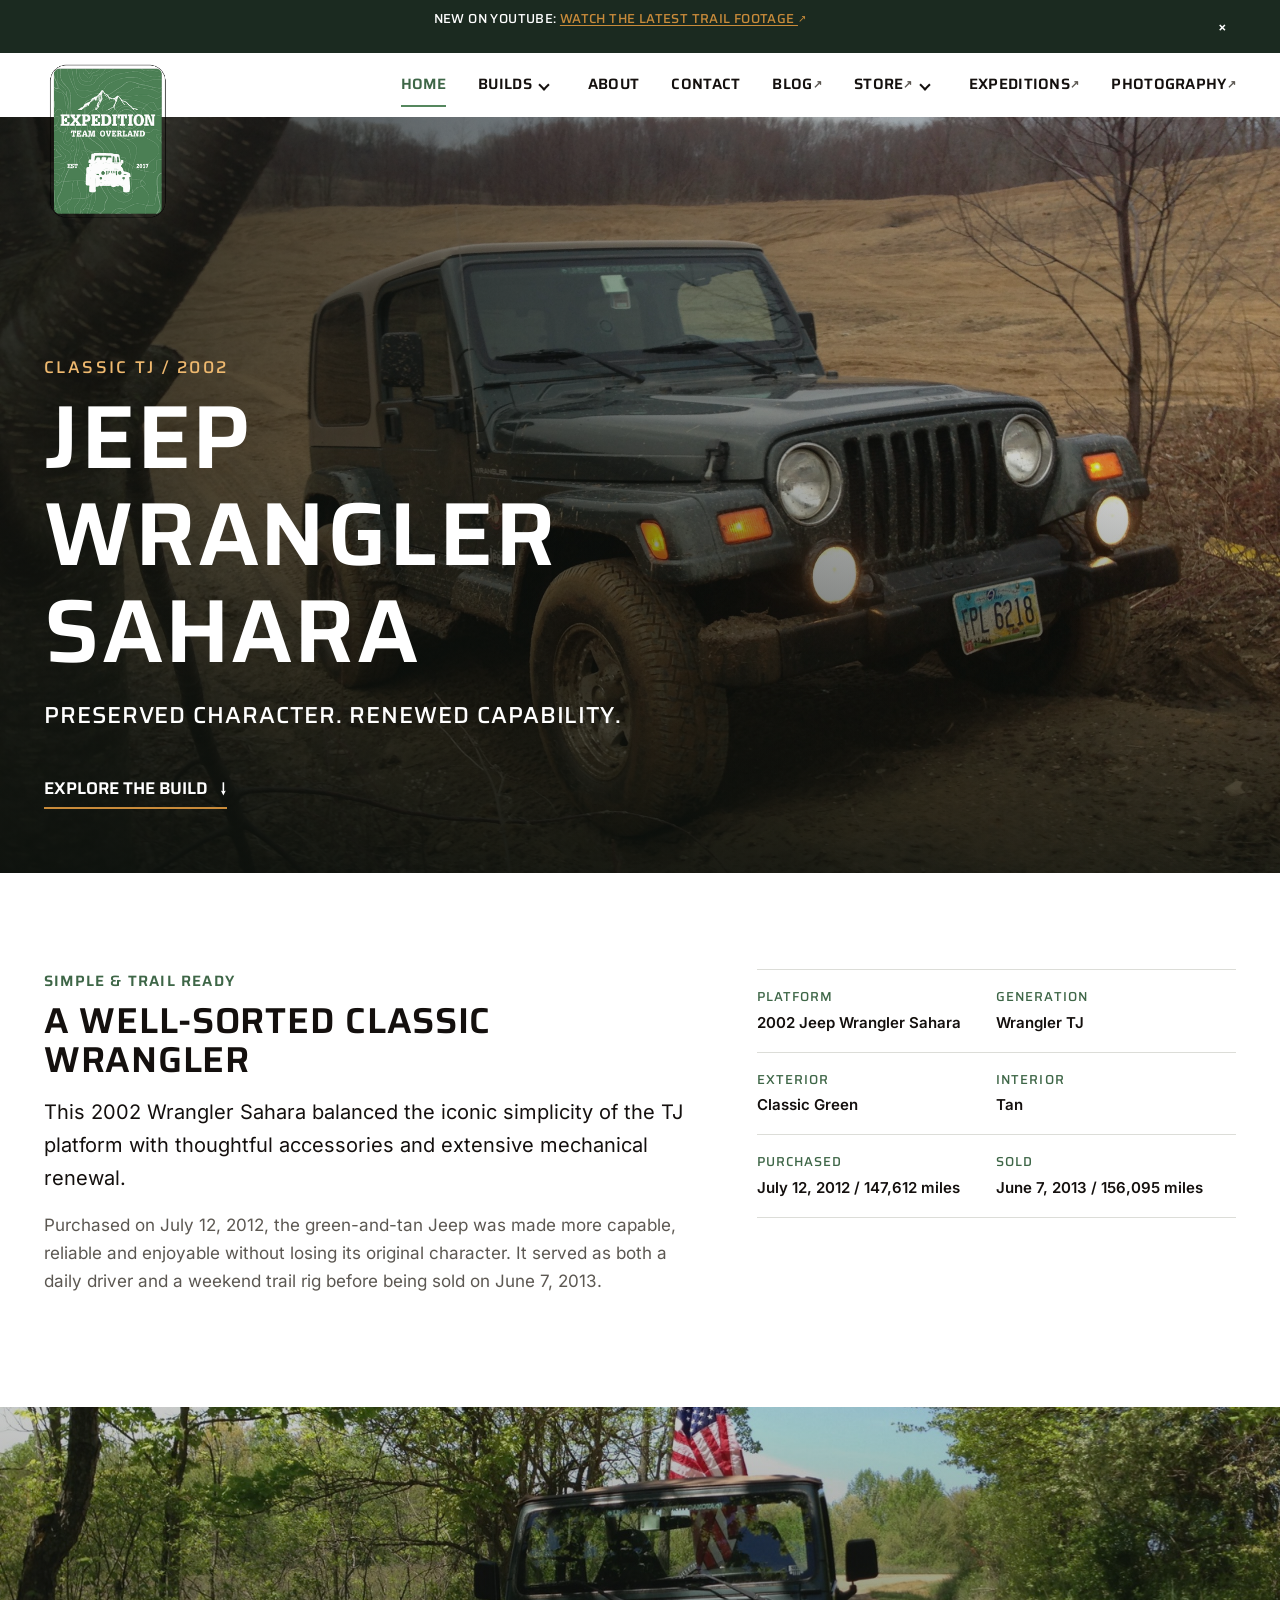
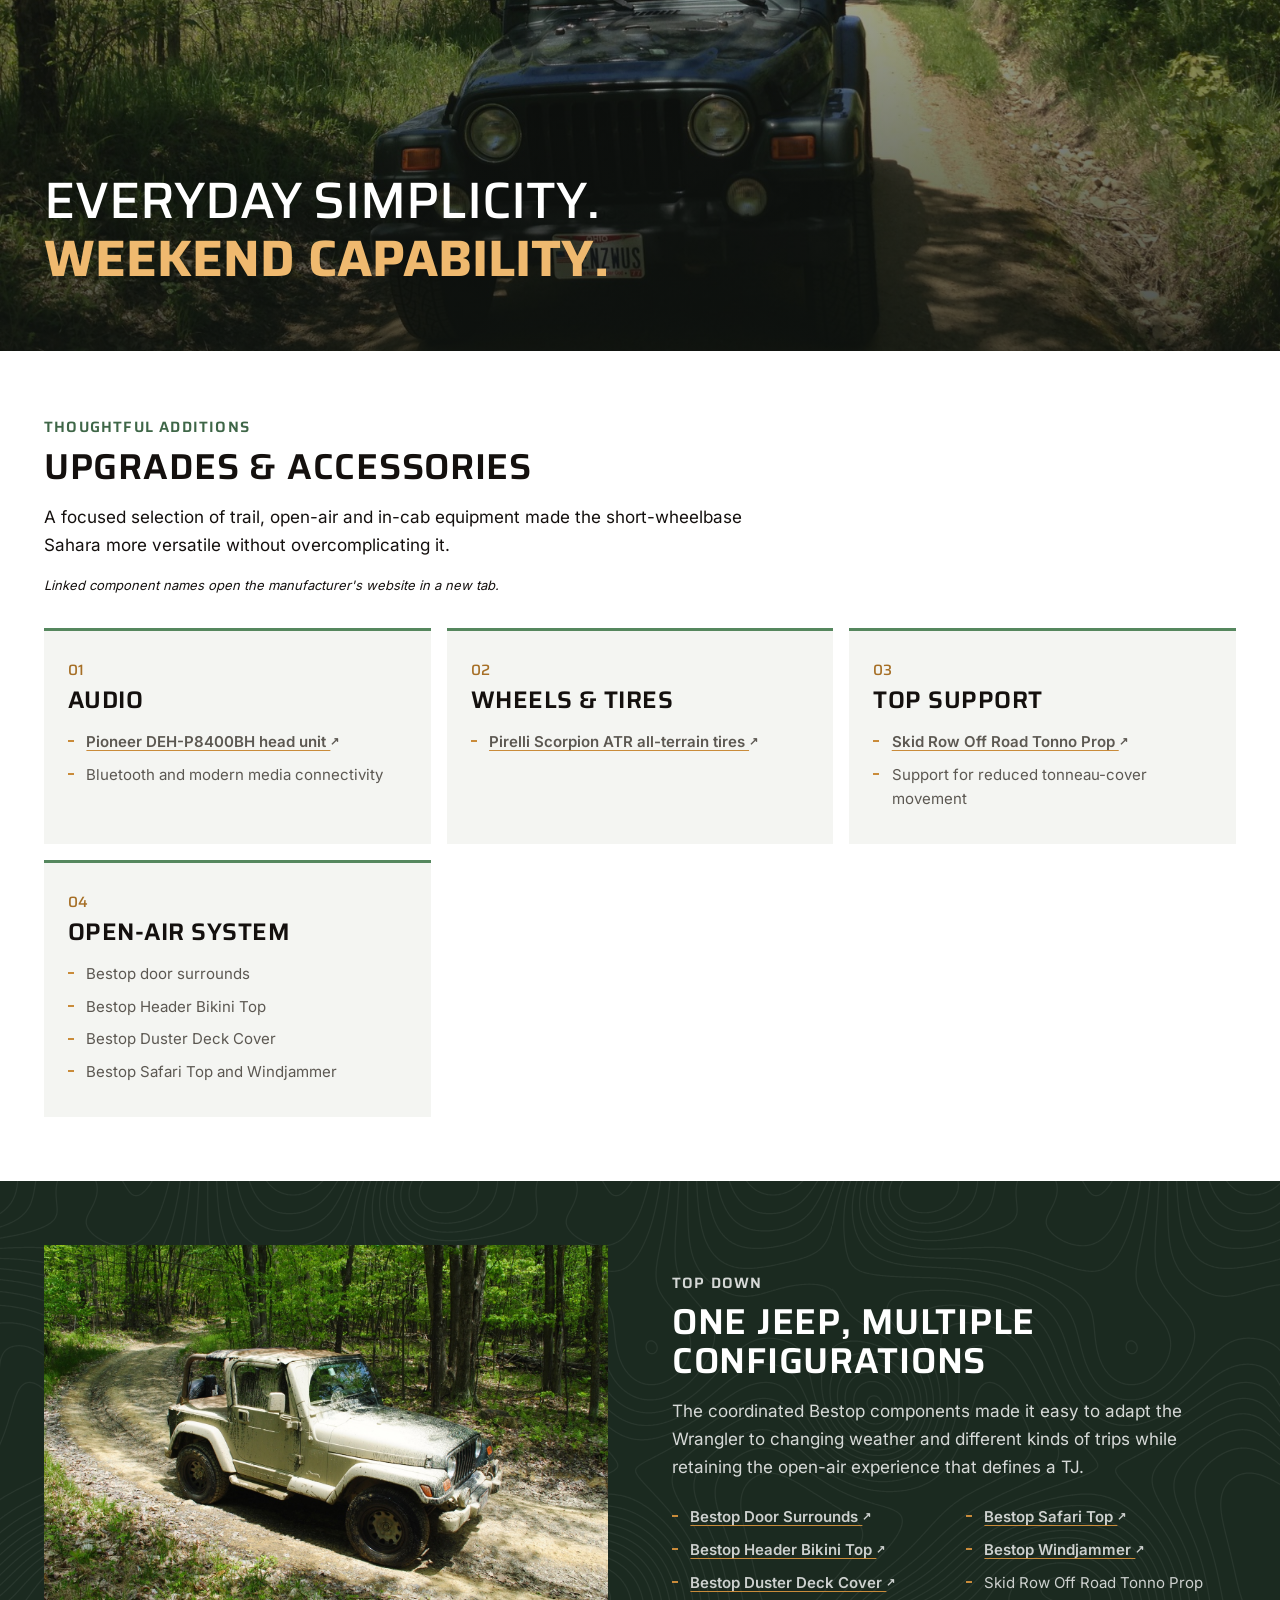
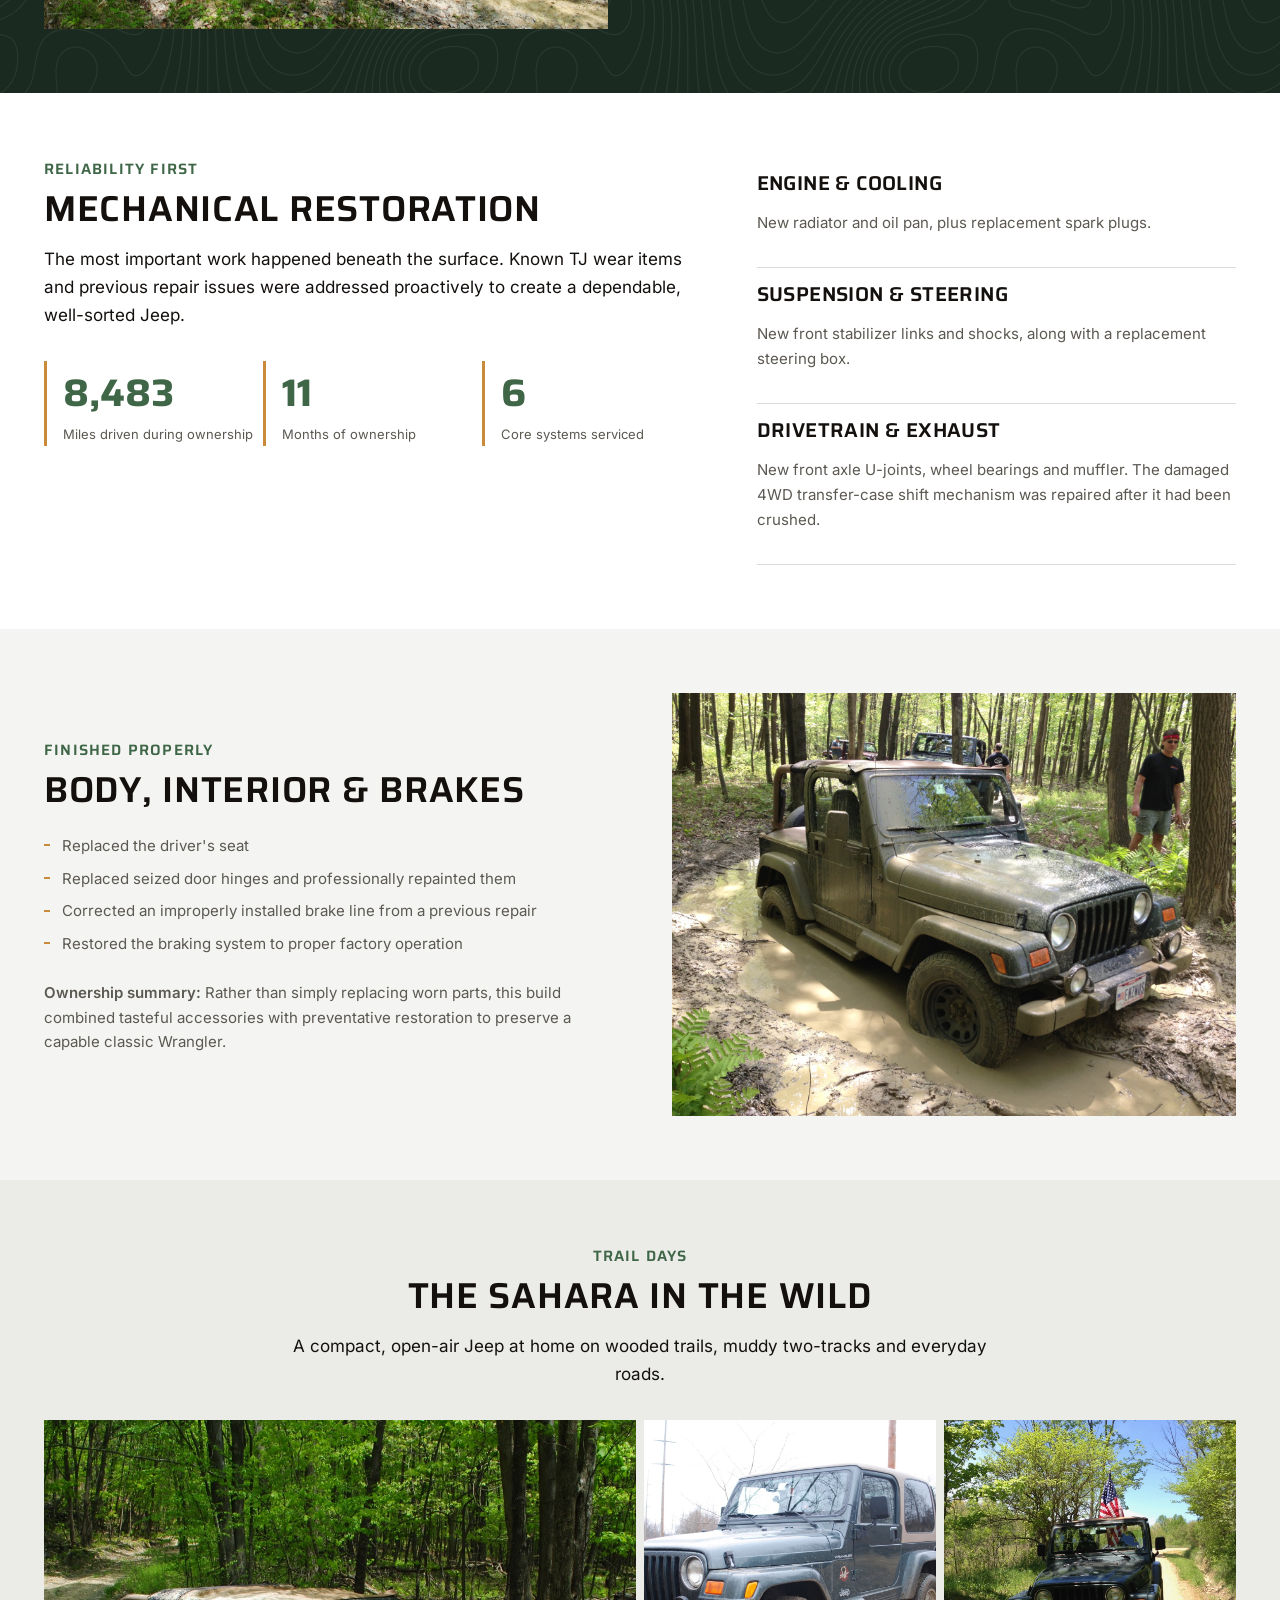
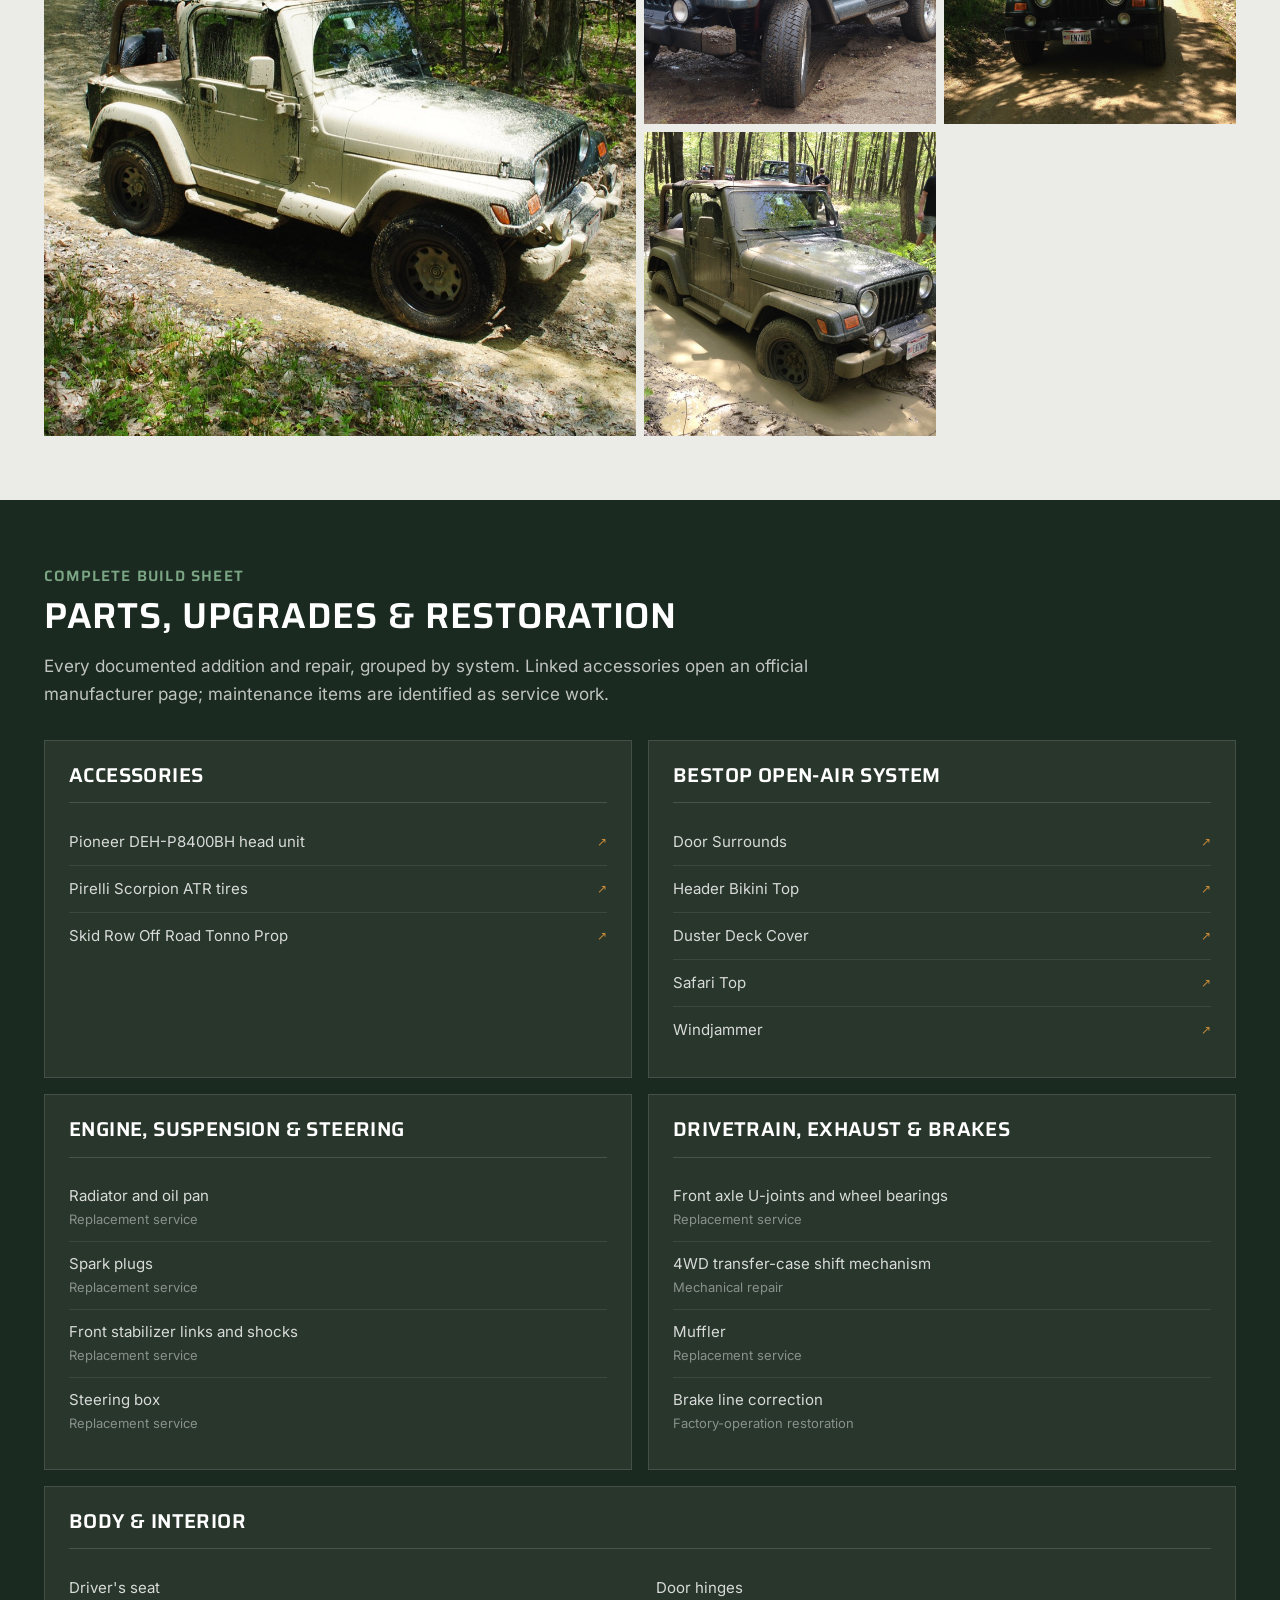
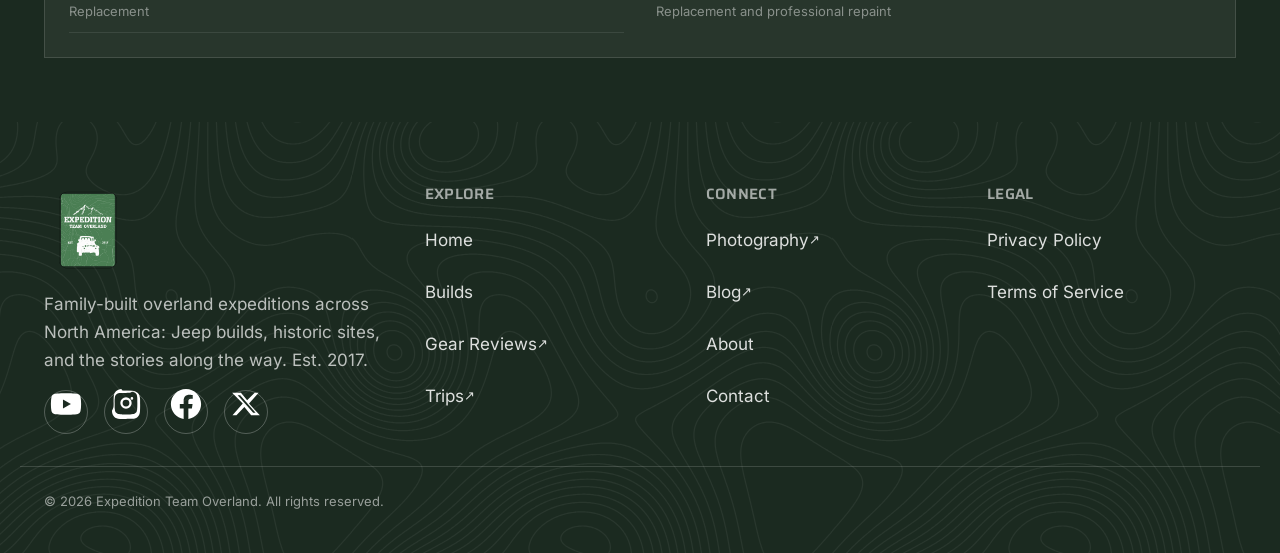
==== commit 0806a2d0: "Add Store dropdown with Apparel and Stickers/Patches links Generalizes the nav dropdown JS to suppor" ====
--- a/2002-jeep-wrangler.html
+++ b/2002-jeep-wrangler.html
@@ -76,10 +76,27 @@
               Blog <span class="primary-nav__external" aria-hidden="true">&#8599;</span><span class="sr-only">(opens in new tab)</span>
             </a>
           </li>
-          <li>
-            <a href="https://expeditionteamoverland.creator-spring.com/listing/expedition-trans-new-jery-trai?product=345&variation=6355&size=8020" target="_blank" rel="noopener noreferrer">
-              Store <span class="primary-nav__external" aria-hidden="true">&#8599;</span><span class="sr-only">(opens in new tab)</span>
-            </a>
+          <li class="has-dropdown">
+            <div class="nav-item-row">
+              <a href="https://expeditionteamoverland.creator-spring.com/listing/expedition-trans-new-jery-trai?product=345&variation=6355&size=8020" target="_blank" rel="noopener noreferrer">
+                Store <span class="primary-nav__external" aria-hidden="true">&#8599;</span><span class="sr-only">(opens in new tab)</span>
+              </a>
+              <button type="button" class="nav-dropdown-toggle" aria-expanded="false" aria-controls="store-dropdown" aria-label="Show store links">
+                <span class="nav-dropdown-toggle__arrow" aria-hidden="true"></span>
+              </button>
+            </div>
+            <ul class="nav-dropdown" id="store-dropdown">
+              <li>
+                <a href="https://expeditionteamoverland.creator-spring.com/" target="_blank" rel="noopener noreferrer">
+                  Apparel <span class="external-indicator" aria-hidden="true">&#8599;</span><span class="sr-only">(opens in new tab)</span>
+                </a>
+              </li>
+              <li>
+                <a href="https://www.etsy.com/shop/ETOverland" target="_blank" rel="noopener noreferrer">
+                  Stickers/Patches <span class="external-indicator" aria-hidden="true">&#8599;</span><span class="sr-only">(opens in new tab)</span>
+                </a>
+              </li>
+            </ul>
           </li>
           <li>
             <a href="https://www.youtube.com/playlist?list=PLIjkaGrAhd3Y" target="_blank" rel="noopener noreferrer">
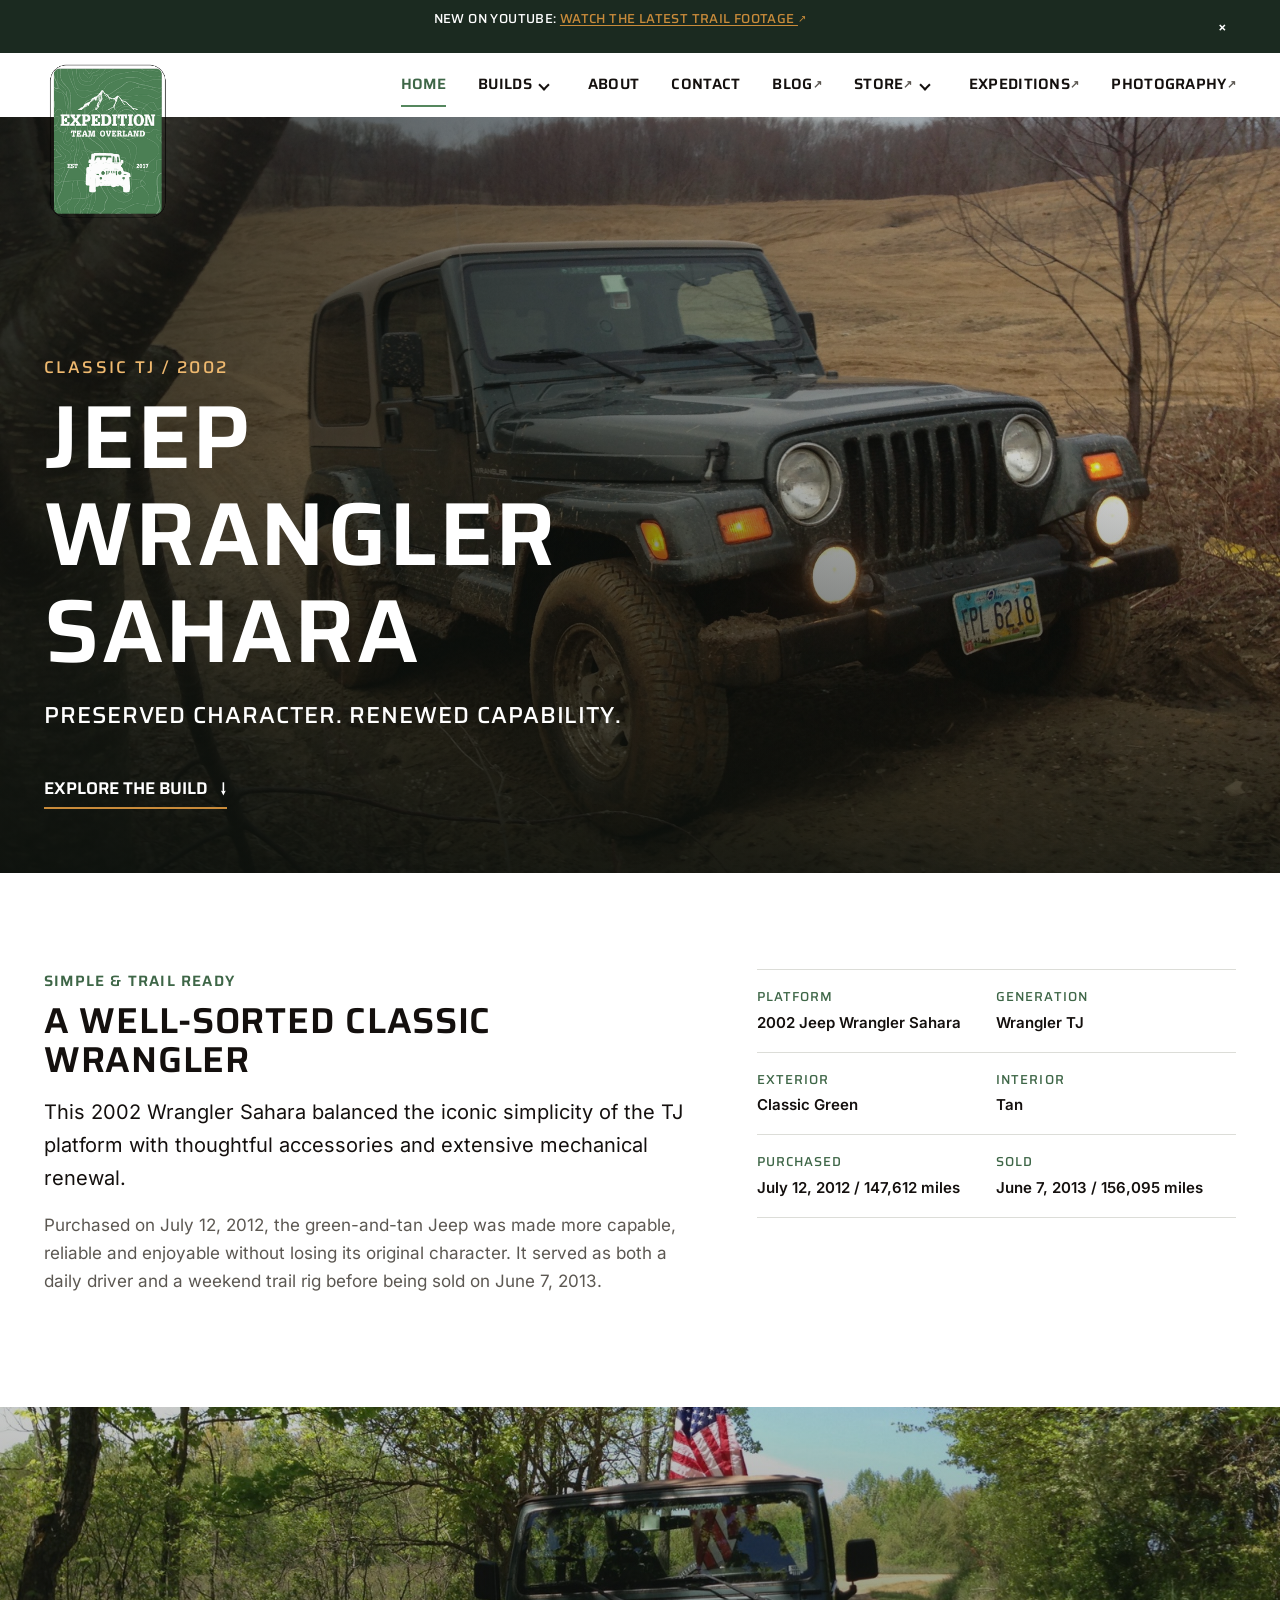
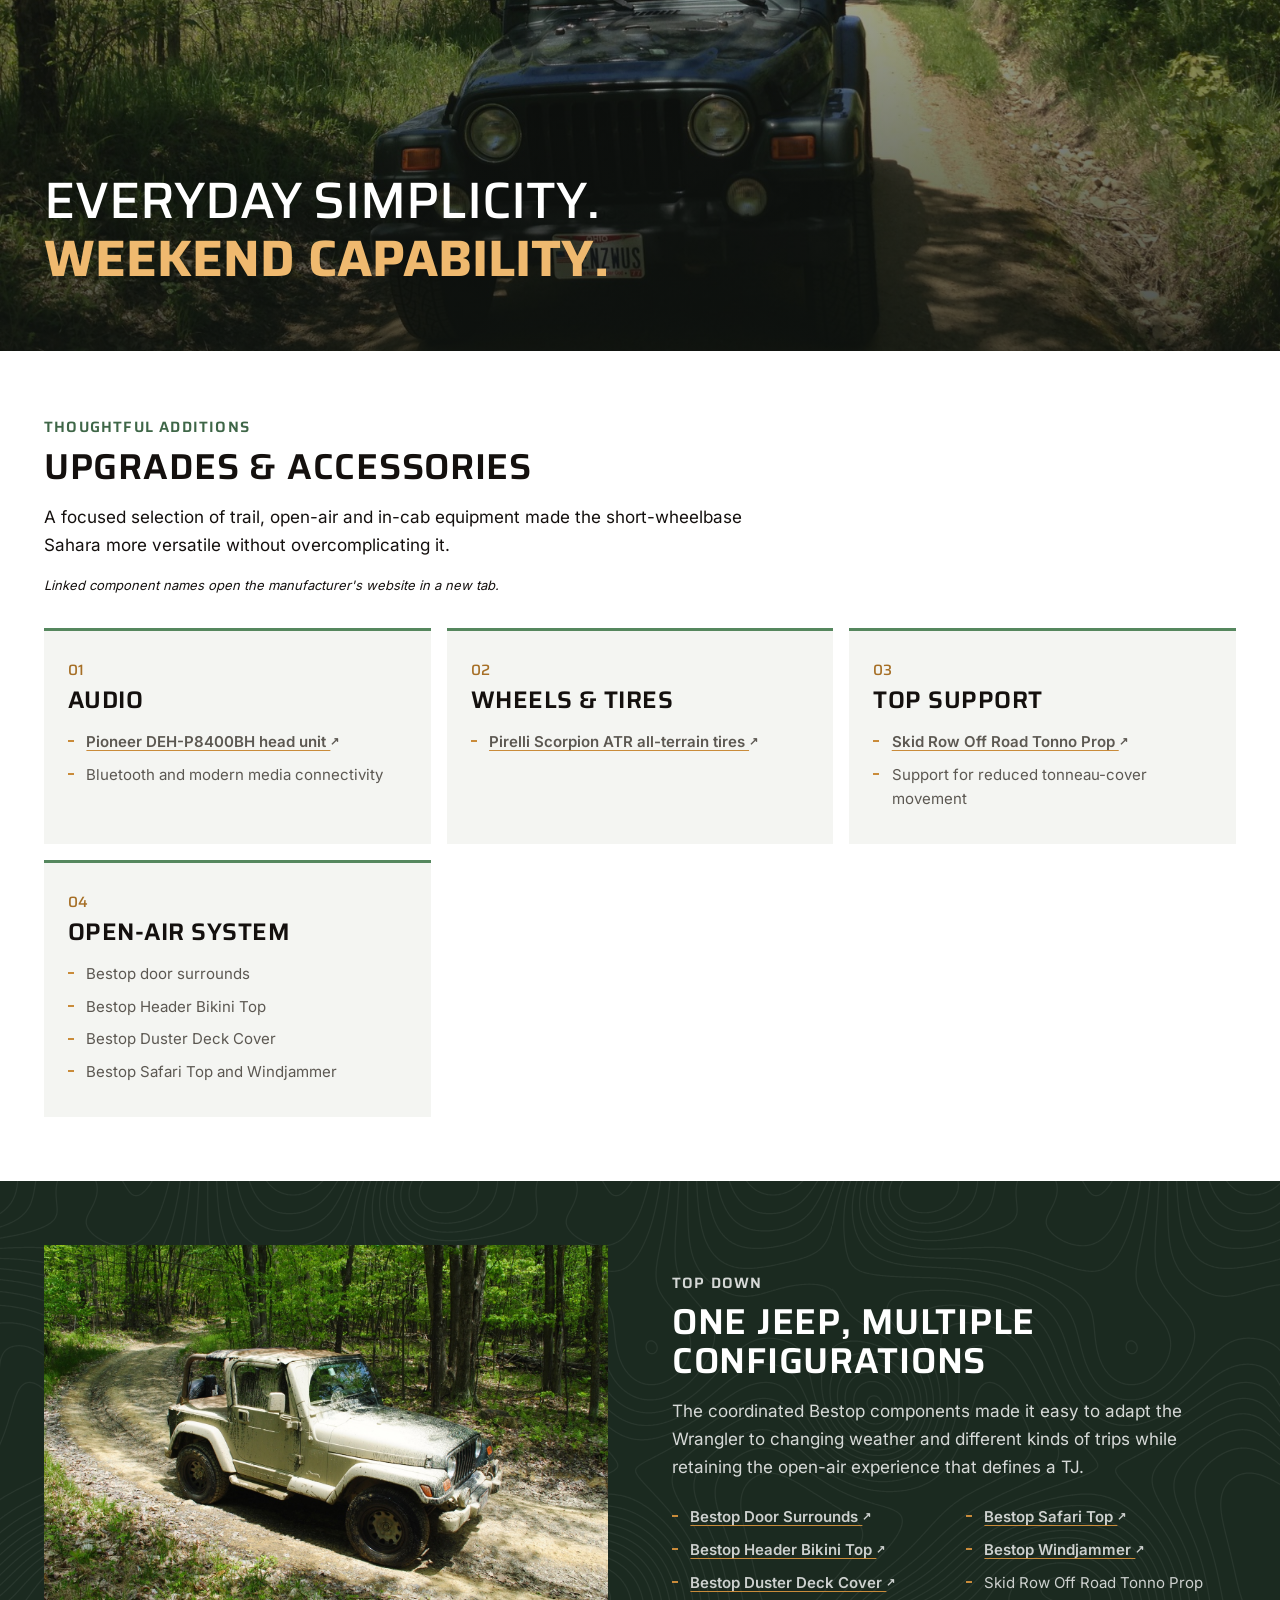
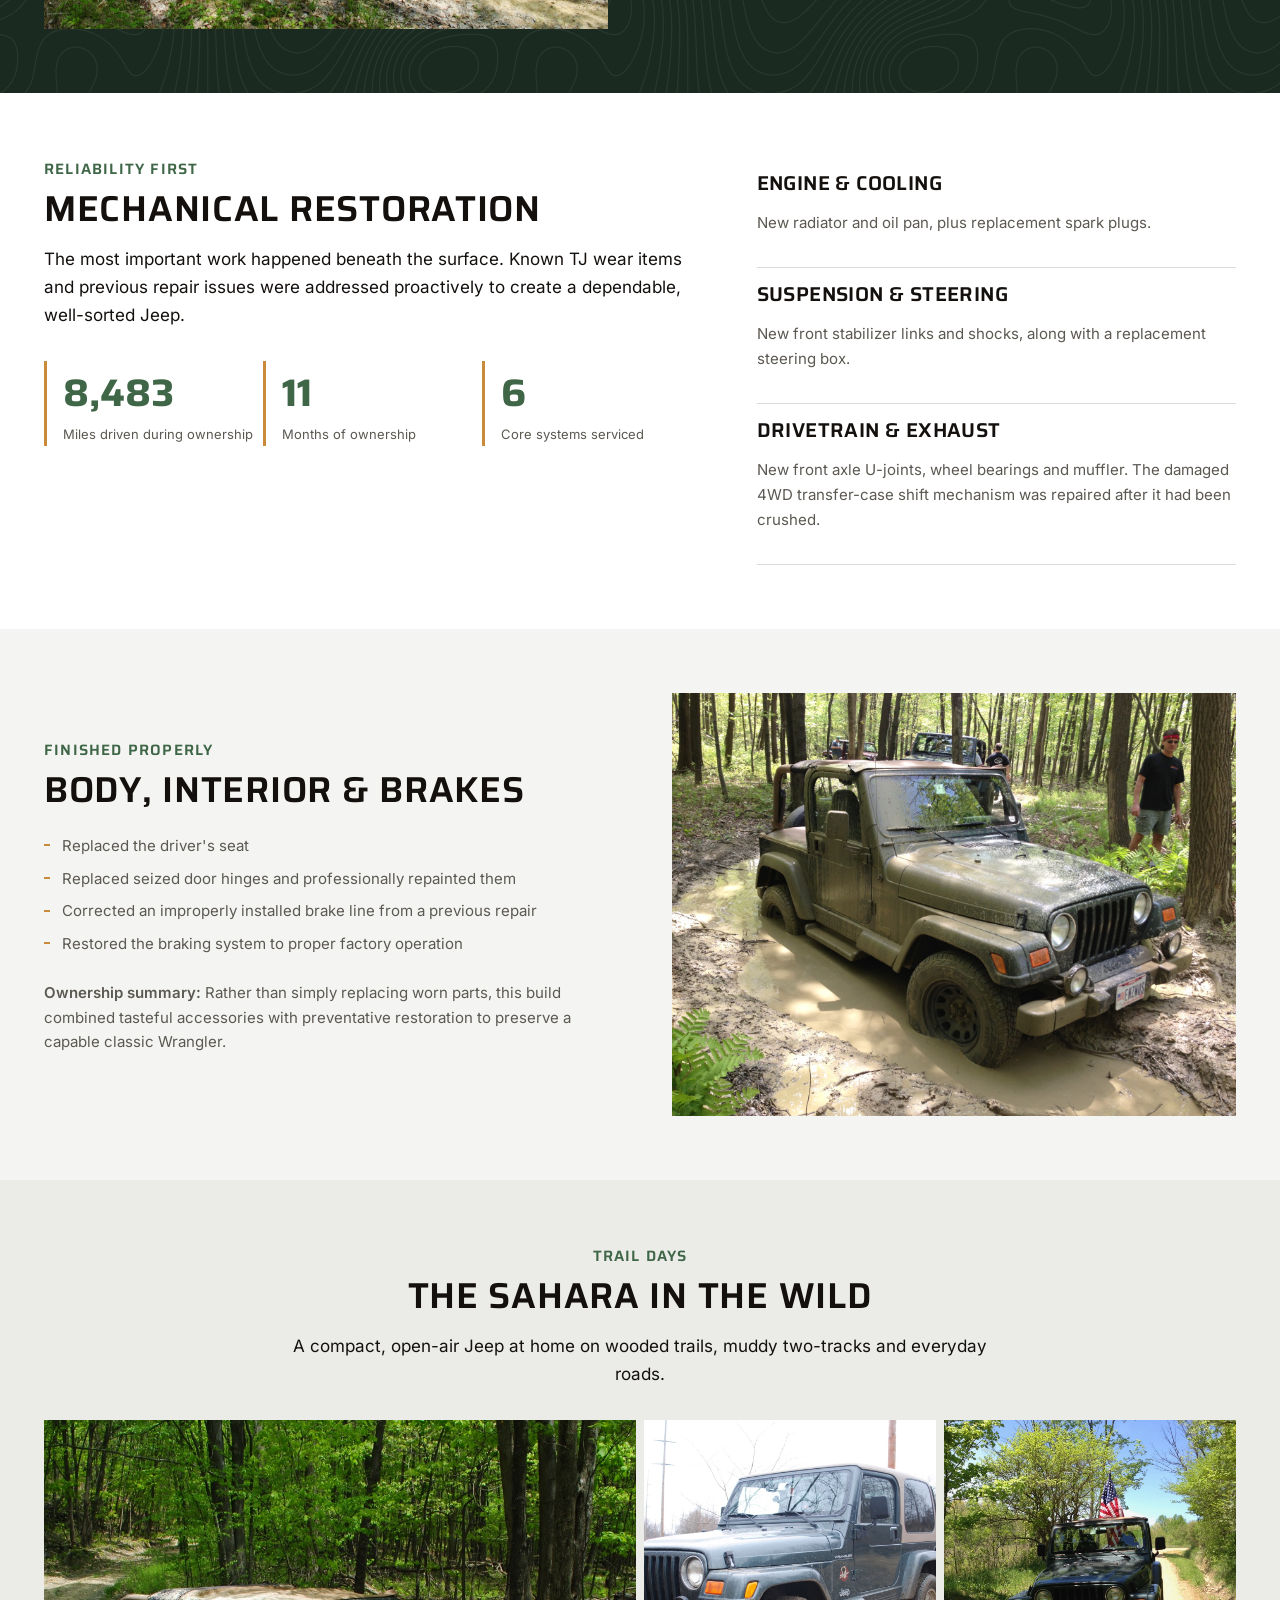
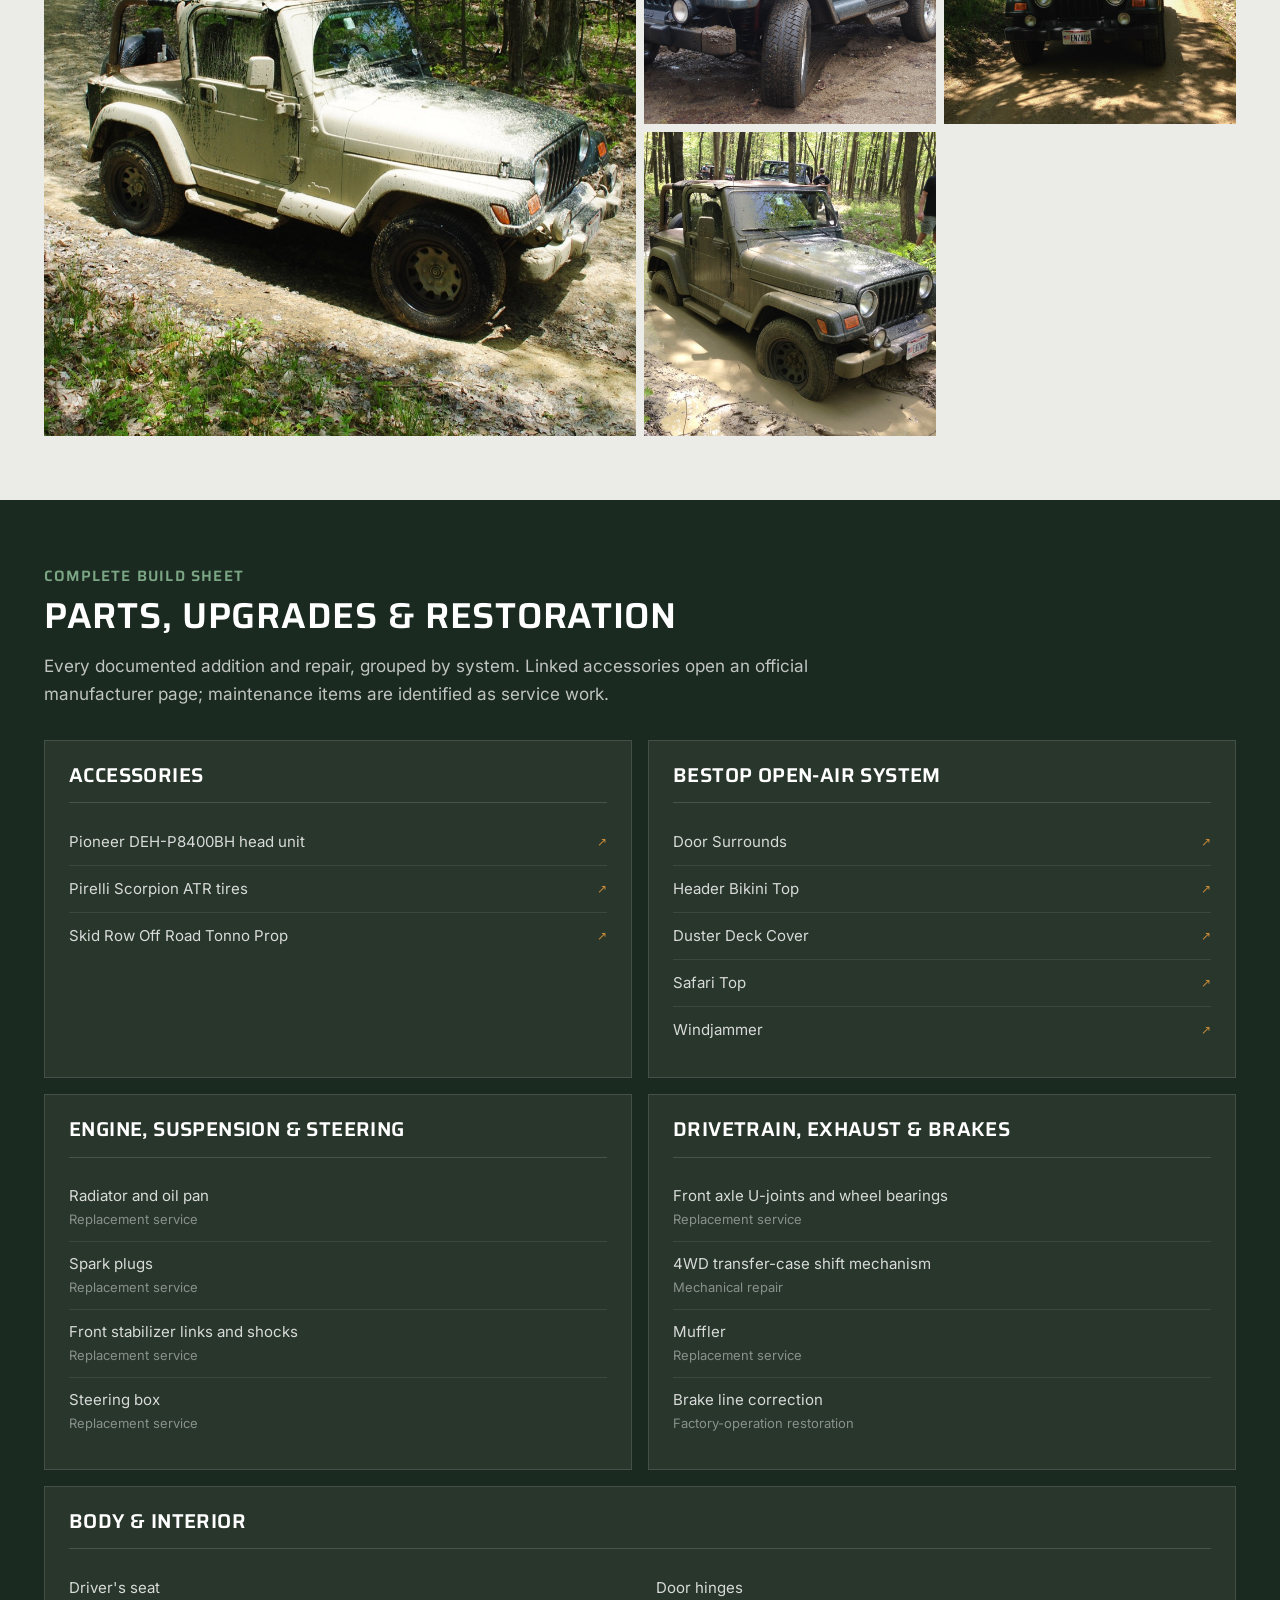
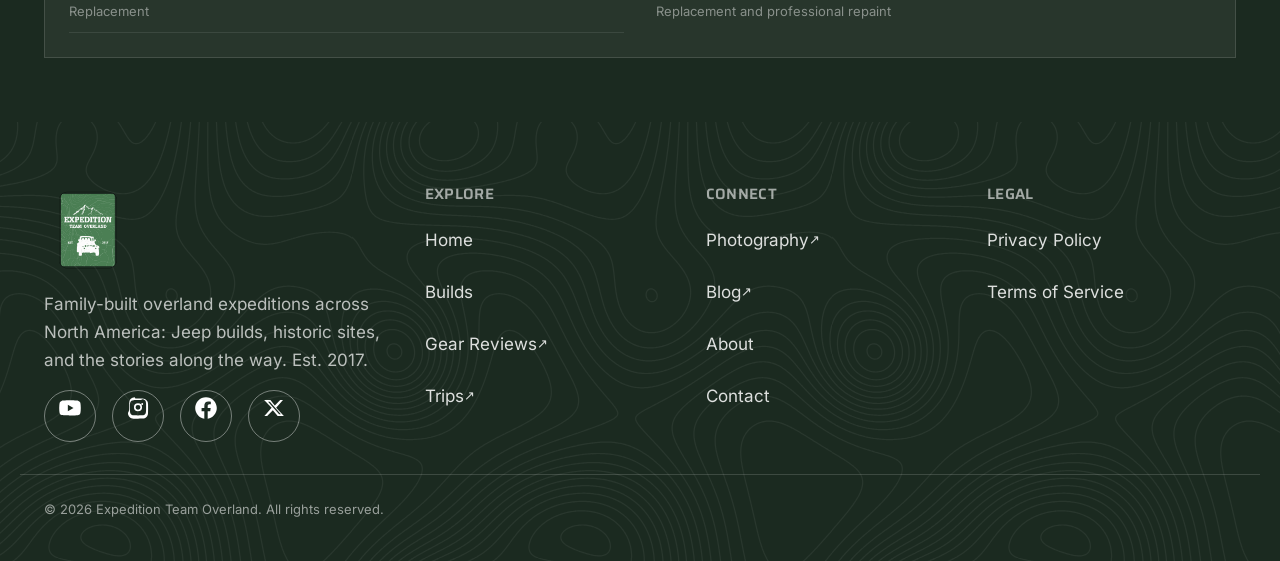
==== commit 3bde1377: "Match footer social icons to hero social icons Footer circles/icons were smaller (44px/20px) than th" ====
--- a/2002-jeep-wrangler.html
+++ b/2002-jeep-wrangler.html
@@ -5,16 +5,17 @@
   <meta name="viewport" content="width=device-width, initial-scale=1">
   <title>2002 Jeep Wrangler Sahara Build | Expedition Team Overland</title>
   <meta name="description" content="Explore Expedition Team Overland's 2002 Jeep Wrangler Sahara: a classic TJ made more capable and dependable with open-air accessories and extensive mechanical restoration.">
-  <link rel="canonical" href="https://www.expeditionteamoverland.com/2002-jeep-wrangler.html">
+  <link rel="canonical" href="https://expeditionteamoverland.com/2002-jeep-wrangler.html">
   <meta property="og:type" content="article">
   <meta property="og:title" content="2002 Jeep Wrangler Sahara Build">
   <meta property="og:description" content="A classic Wrangler TJ prepared for everyday driving, open-air exploring and weekend trail use.">
-  <meta property="og:image" content="https://www.expeditionteamoverland.com/images/wrangler-2002-hero.jpg">
-  <meta property="og:url" content="https://www.expeditionteamoverland.com/2002-jeep-wrangler.html">
+  <meta property="og:image" content="https://expeditionteamoverland.com/images/wrangler-2002-hero.jpg">
+  <meta property="og:url" content="https://expeditionteamoverland.com/2002-jeep-wrangler.html">
+  <meta property="og:site_name" content="Expedition Team Overland">
   <meta name="twitter:card" content="summary_large_image">
   <meta name="twitter:title" content="2002 Jeep Wrangler Sahara Build">
   <meta name="twitter:description" content="A classic Wrangler TJ prepared for everyday driving, open-air exploring and weekend trail use.">
-  <meta name="twitter:image" content="https://www.expeditionteamoverland.com/images/wrangler-2002-hero.jpg">
+  <meta name="twitter:image" content="https://expeditionteamoverland.com/images/wrangler-2002-hero.jpg">
   <link rel="icon" href="favicon.ico" sizes="any">
   <link rel="preload" href="fonts/saira-600.woff2" as="font" type="font/woff2" crossorigin>
   <link rel="preload" href="fonts/inter-400.woff2" as="font" type="font/woff2" crossorigin>
@@ -78,7 +79,7 @@
           </li>
           <li class="has-dropdown">
             <div class="nav-item-row">
-              <a href="https://expeditionteamoverland.creator-spring.com/listing/expedition-trans-new-jery-trai?product=345&variation=6355&size=8020" target="_blank" rel="noopener noreferrer">
+              <a href="https://expeditionteamoverland.creator-spring.com/listing/expedition-trans-new-jery-trai?product=345&amp;variation=6355&amp;size=8020" target="_blank" rel="noopener noreferrer">
                 Store <span class="primary-nav__external" aria-hidden="true">&#8599;</span><span class="sr-only">(opens in new tab)</span>
               </a>
               <button type="button" class="nav-dropdown-toggle" aria-expanded="false" aria-controls="store-dropdown" aria-label="Show store links">
@@ -104,7 +105,7 @@
             </a>
           </li>
           <li>
-            <a href="https://www.expeditionteamoverland.com/browse/" target="_blank" rel="noopener noreferrer">
+            <a href="https://photos.expeditionteamoverland.com/browse/" target="_blank" rel="noopener noreferrer">
               Photography <span class="primary-nav__external" aria-hidden="true">&#8599;</span><span class="sr-only">(opens in new tab)</span>
             </a>
           </li>
@@ -280,22 +281,22 @@
         <ul class="site-footer__social">
           <li>
             <a href="https://www.youtube.com/channel/UC2dayC73qo0GwZpo7LAaWFg" target="_blank" rel="noopener noreferrer" aria-label="Expedition Team Overland on YouTube (opens in new tab)">
-              <img src="images/social/youtube-white.svg" width="20" height="20" alt="" aria-hidden="true">
+              <img src="images/social/youtube-white.svg" width="30" height="30" alt="" aria-hidden="true">
             </a>
           </li>
           <li>
             <a href="https://www.instagram.com/expeditionteamoverland" target="_blank" rel="noopener noreferrer" aria-label="Expedition Team Overland on Instagram (opens in new tab)">
-              <img src="images/social/instagram-white.svg" width="20" height="20" alt="" aria-hidden="true">
+              <img src="images/social/instagram-white.svg" width="30" height="30" alt="" aria-hidden="true">
             </a>
           </li>
           <li>
             <a href="https://www.facebook.com/ExpeditionTeamOverland" target="_blank" rel="noopener noreferrer" aria-label="Expedition Team Overland on Facebook (opens in new tab)">
-              <img src="images/social/facebook-white.svg" width="20" height="20" alt="" aria-hidden="true">
+              <img src="images/social/facebook-white.svg" width="30" height="30" alt="" aria-hidden="true">
             </a>
           </li>
           <li>
             <a href="https://twitter.com/ExpoTeamOverlnd" target="_blank" rel="noopener noreferrer" aria-label="Expedition Team Overland on X (opens in new tab)">
-              <img src="images/social/x-white.svg" width="20" height="20" alt="" aria-hidden="true">
+              <img src="images/social/x-white.svg" width="30" height="30" alt="" aria-hidden="true">
             </a>
           </li>
         </ul>
@@ -323,7 +324,7 @@
         <h2>Connect</h2>
         <ul class="site-footer__list">
           <li>
-            <a href="https://www.expeditionteamoverland.com/browse/" target="_blank" rel="noopener noreferrer">
+            <a href="https://photos.expeditionteamoverland.com/browse/" target="_blank" rel="noopener noreferrer">
               Photography <span class="external-indicator" aria-hidden="true">&#8599;</span><span class="sr-only">(opens in new tab)</span>
             </a>
           </li>
--- a/css/style.css
+++ b/css/style.css
@@ -688,7 +688,6 @@
 
   .nav-dropdown a:hover { background: var(--color-surface-alt); }
 
-  .has-dropdown:hover .nav-dropdown,
   .has-dropdown:focus-within .nav-dropdown {
     display: flex;
   }
@@ -793,6 +792,11 @@
 }
 .hero__social a:hover { background: rgba(255,255,255,0.15); }
 
+.hero__social img {
+  width: 30px;
+  height: 30px;
+}
+
 @media (min-width: 768px) {
   .hero { min-height: 88vh; }
 }
@@ -1136,12 +1140,17 @@
   display: flex;
   align-items: center;
   justify-content: center;
-  width: 44px;
-  height: 44px;
-  border: 1px solid rgba(255,255,255,0.25);
+  width: 52px;
+  height: 52px;
+  border: 1px solid rgba(255,255,255,0.4);
   border-radius: 50%;
 }
-.site-footer__social a:hover { background: rgba(255,255,255,0.1); }
+.site-footer__social a:hover { background: rgba(255,255,255,0.15); }
+
+.site-footer__social img {
+  width: 30px;
+  height: 30px;
+}
 
 .site-footer__bottom {
   border-top: 1px solid rgba(255,255,255,0.15);
